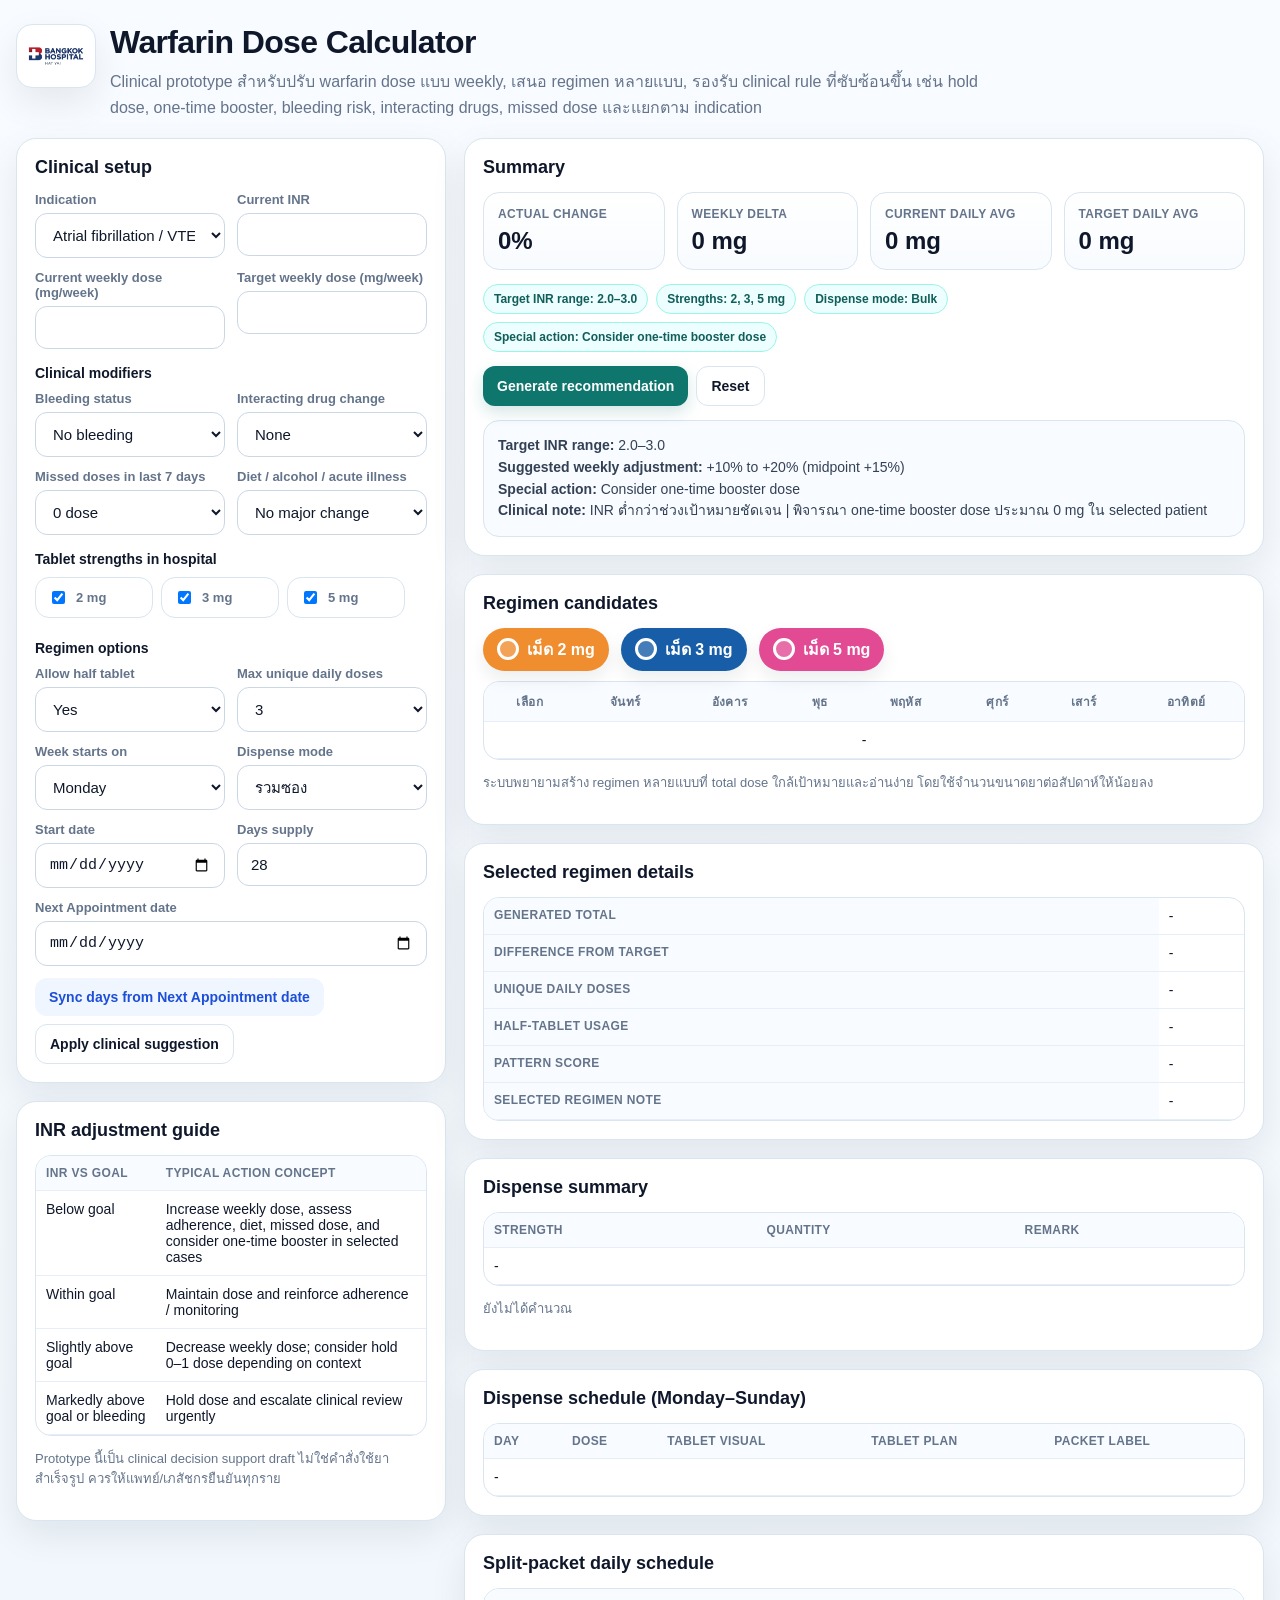
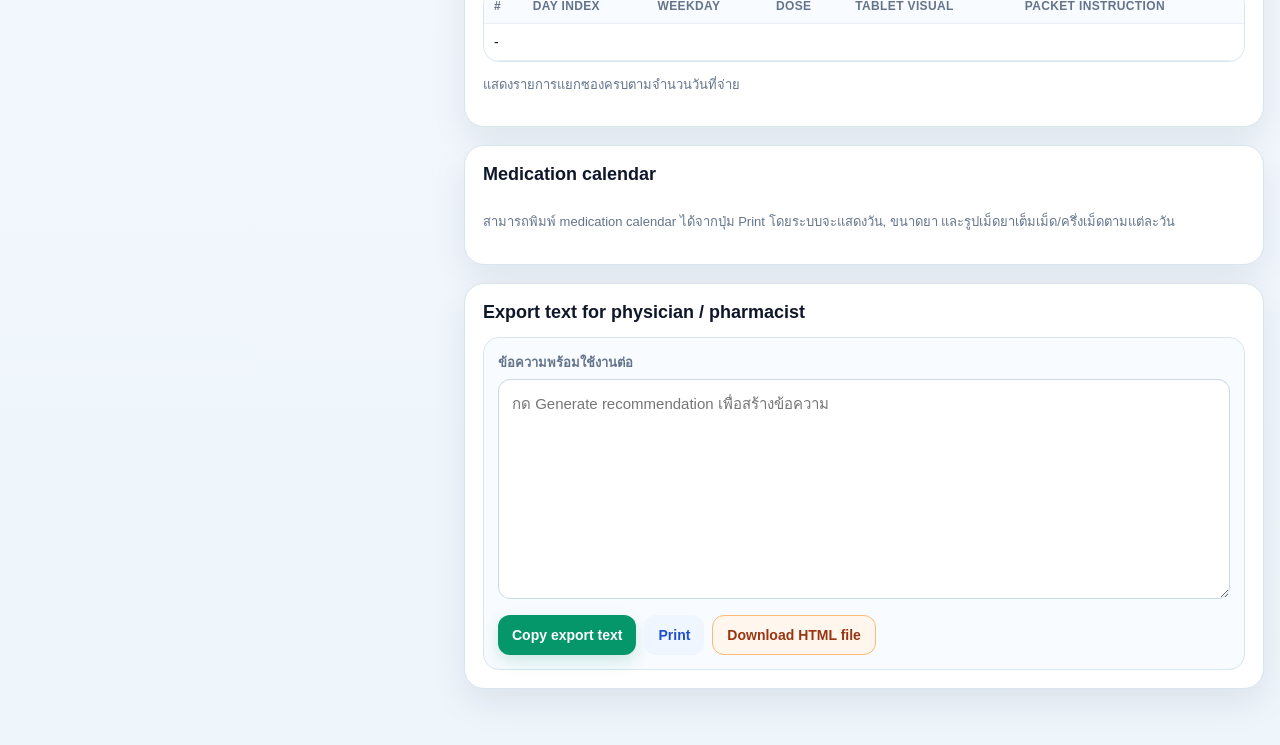
==== index.html @ 3fc6f9af "Update print statement from 'Hello' to 'Goodbye'" ====
<!DOCTYPE html>
<html lang="th">
<head>
  <meta charset="UTF-8" />
  <meta name="viewport" content="width=device-width, initial-scale=1.0" />
  <title>Warfarin Dose Calculator - Clinical Prototype</title>
  <link rel="icon" type="image/jpeg" href="[data-uri]" />
  <link rel="shortcut icon" type="image/jpeg" href="[data-uri]" />
  <style>
    :root {
      --bg: #eef5fb;
      --card: #ffffff;
      --text: #0f172a;
      --muted: #64748b;
      --line: #d9e5ef;
      --primary: #0f766e;
      --primary-dark: #115e59;
      --soft: #ecfeff;
      --success: #059669;
      --warning: #d97706;
      --danger: #dc2626;
      --danger-soft: #fef2f2;
      --warning-soft: #fffbeb;
      --success-soft: #ecfdf5;
      --shadow: 0 14px 36px rgba(15,23,42,.08);
      --radius: 20px;
      --tab2: #ef8d2f;
      --tab3: #175da8;
      --tab5: #e24a93;
    }
    * { box-sizing: border-box; }
    html, body { margin: 0; padding: 0; }
    body {
      font-family: Arial, Helvetica, sans-serif;
      background: linear-gradient(180deg, #f8fbff 0%, var(--bg) 100%);
      color: var(--text);
    }
    .container { max-width: 1380px; margin: 24px auto 56px; padding: 0 16px; }
    .hero { display: flex; justify-content: space-between; align-items: flex-start; gap: 20px; margin-bottom: 18px; }
    .brand { display: flex; align-items: flex-start; gap: 14px; }
    .brand-logo { width: 80px; height: 64px; object-fit: contain; border-radius: 16px; background: #fff; border: 1px solid var(--line); box-shadow: var(--shadow); padding: 8px; }
    .title { margin: 0; font-size: 32px; font-weight: 800; letter-spacing: -.02em; }
    .subtitle { margin: 8px 0 0; color: var(--muted); line-height: 1.6; max-width: 900px; }
    .hero-actions { display: grid; gap: 10px; justify-items: end; }
    .action-primary, .action-secondary { display: flex; gap: 10px; flex-wrap: wrap; justify-content: flex-end; }
    .layout { display: grid; grid-template-columns: 430px 1fr; gap: 18px; align-items: start; }
    .stack { display: grid; gap: 18px; }
    .card {
      background: var(--card);
      border: 1px solid var(--line);
      border-radius: var(--radius);
      box-shadow: var(--shadow);
      padding: 18px;
    }
    .section-title { margin: 0 0 14px; font-size: 18px; font-weight: 800; }
    .subsection-title { margin: 16px 0 10px; font-size: 14px; font-weight: 800; color: #0f172a; }
    .input-grid { display: grid; grid-template-columns: repeat(2, minmax(0, 1fr)); gap: 12px; }
    .input-grid-3 { display: grid; grid-template-columns: repeat(3, minmax(0, 1fr)); gap: 12px; }
    .full { grid-column: 1 / -1; }
    label { display: block; margin-bottom: 6px; font-size: 13px; font-weight: 700; color: var(--muted); }
    input[type="number"], input[type="date"], select, textarea {
      width: 100%; padding: 12px 13px; border-radius: 12px; border: 1px solid #cad7e5; background: #fff; color: var(--text); font-size: 15px; outline: none;
    }
    textarea { min-height: 220px; resize: vertical; line-height: 1.55; font-family: Arial, Helvetica, sans-serif; }
    input:focus, select:focus, textarea:focus { border-color: var(--primary); box-shadow: 0 0 0 4px rgba(15,118,110,.12); }
    .btn-row, .checkbox-row, .chip-row { display: flex; gap: 8px; flex-wrap: wrap; }
    button {
      appearance: none; border: 0; background: var(--primary); color: #fff; padding: 11px 14px; border-radius: 12px; font-size: 14px; font-weight: 800; cursor: pointer; transition: .16s ease;
      box-shadow: 0 6px 16px rgba(15,118,110,.18);
    }
    button:hover { transform: translateY(-1px); }
    button.secondary { background: #eff6ff; color: #1d4ed8; box-shadow: none; }
    button.outline { background: #fff; color: var(--text); border: 1px solid var(--line); box-shadow: none; }
    button.success { background: var(--success); box-shadow: 0 6px 16px rgba(5,150,105,.18); }
    button.warning { background: #fff7ed; color: #9a3412; border: 1px solid #fdba74; box-shadow: none; }
    .checkbox-card { border: 1px solid var(--line); background: #fff; border-radius: 14px; padding: 10px 12px; display: flex; align-items: center; gap: 8px; min-width: 118px; font-weight: 700; }
    .stats { display: grid; grid-template-columns: repeat(4, minmax(0,1fr)); gap: 12px; }
    .stat { border: 1px solid var(--line); border-radius: 16px; background: linear-gradient(180deg, #fff 0%, #f8fbff 100%); padding: 14px; }
    .stat .label { margin-bottom: 6px; font-size: 12px; font-weight: 800; color: var(--muted); text-transform: uppercase; letter-spacing: .03em; }
    .stat .value { font-size: 24px; font-weight: 900; }
    .positive { color: var(--success); }
    .negative { color: var(--danger); }
    .warning { color: var(--warning); }
    .danger-box, .warning-box, .success-box, .info-box {
      border-radius: 16px; padding: 14px; font-size: 14px; line-height: 1.55;
    }
    .danger-box { background: var(--danger-soft); border: 1px solid #fecaca; color: #991b1b; }
    .warning-box { background: var(--warning-soft); border: 1px solid #fde68a; color: #92400e; }
    .success-box { background: var(--success-soft); border: 1px solid #a7f3d0; color: #065f46; }
    .info-box { background: #f8fbff; border: 1px solid var(--line); color: #334155; }
    .hint { color: var(--muted); font-size: 13px; line-height: 1.55; }
    .chip {
      display: inline-flex; align-items: center; padding: 7px 10px; border-radius: 999px; background: var(--soft); color: var(--primary-dark); font-weight: 800; font-size: 12px; border: 1px solid #99f6e4;
    }
    .table-wrap { overflow: auto; border: 1px solid var(--line); border-radius: 16px; }
    table { width: 100%; border-collapse: collapse; }
    th, td { padding: 10px 10px; border-bottom: 1px solid #e7eef7; text-align: left; vertical-align: top; font-size: 14px; }
    th { background: #f8fbff; color: var(--muted); font-size: 12px; font-weight: 800; text-transform: uppercase; letter-spacing: .03em; }
    .alt-table tr.selected { background: #ecfdf5; }
    .pill-picker { display: flex; gap: 12px; flex-wrap: wrap; margin-bottom: 10px; }
    .pill-legend {
      display: inline-flex; align-items: center; gap: 8px; padding: 9px 14px; border-radius: 999px; color: #fff; font-weight: 800; box-shadow: 0 8px 18px rgba(15,23,42,.08);
    }
    .pill-legend .pill-icon { background: #fff3; }
    .pill-legend.tab2 { background: var(--tab2); }
    .pill-legend.tab3 { background: var(--tab3); }
    .pill-legend.tab5 { background: var(--tab5); }
    .pill-icon {
      width: 22px; height: 22px; border-radius: 999px; border: 3px solid currentColor; display: inline-block; position: relative; background: currentColor;
    }
    .pill-icon.half::after {
      content: ''; position: absolute; left: 50%; top: -3px; bottom: -3px; width: calc(50% + 3px); background: #fff; border-top-right-radius: 999px; border-bottom-right-radius: 999px;
    }
    .pill-icon.empty { background: transparent; }
    .pill-group-cell { display: flex; justify-content: center; gap: 6px; flex-wrap: wrap; }
    .dose-text { display: block; margin-top: 6px; font-weight: 700; color: #334155; }
    .regimen-table td, .regimen-table th { text-align: center; }
    .candidate-note { font-size: 12px; color: #475569; }
    .export-box { background: #f8fbff; border: 1px solid var(--line); border-radius: 16px; padding: 14px; }
    .badge { display: inline-block; padding: 4px 8px; border-radius: 999px; font-size: 12px; font-weight: 800; }
    .badge.good { background: #dcfce7; color: #166534; }
    .badge.warn { background: #fef3c7; color: #92400e; }
    .badge.bad { background: #fee2e2; color: #991b1b; }
    .print-only { display: none; }
    .calendar-grid { display: grid; grid-template-columns: repeat(7, minmax(0,1fr)); gap: 10px; }
    .calendar-cell { border: 1px solid var(--line); border-radius: 16px; background: linear-gradient(180deg, #fff 0%, #f8fbff 100%); padding: 12px; min-height: 150px; break-inside: avoid; }
    .calendar-date { font-size: 12px; font-weight: 800; color: var(--muted); margin-bottom: 6px; }
    .calendar-dose { font-size: 22px; font-weight: 900; color: var(--primary-dark); margin-bottom: 8px; }
    .calendar-note { font-size: 11px; color: #334155; line-height: 1.45; margin-top: 8px; }
    @media (max-width: 1200px) {
      .layout { grid-template-columns: 1fr; }
      .stats { grid-template-columns: repeat(2, minmax(0,1fr)); }
    }
    @media (max-width: 760px) {
      .hero { flex-direction: column; }
      .brand { align-items: center; }
      .hero-actions, .action-primary, .action-secondary { justify-items: start; justify-content: flex-start; }
      .input-grid, .input-grid-3, .stats { grid-template-columns: 1fr; }
      .title { font-size: 26px; }
    }
    @media print {
      body { background: #fff; font-size: 12px; }
      .no-print, .left-panel, .hero-actions { display: none !important; }
      .layout { display: block; }
      .card { box-shadow: none; border: 1px solid #d1d5db; break-inside: avoid; margin-bottom: 12px; }
      .table-wrap { overflow: visible; }
      .calendar-grid { grid-template-columns: repeat(7, minmax(0,1fr)); gap: 8px; page-break-inside: avoid; }
      .calendar-cell { min-height: 120px; }
      .print-only { display: block; }
    }
  </style>
</head>
<body>
  <div class="container">
    <div class="hero">
      <div class="brand">
        <img class="brand-logo" src="[data-uri]" alt="Logo" />
        <div>
          <h1 class="title">Warfarin Dose Calculator</h1>
          <p class="subtitle">Clinical prototype สำหรับปรับ warfarin dose แบบ weekly, เสนอ regimen หลายแบบ, รองรับ clinical rule ที่ซับซ้อนขึ้น เช่น hold dose, one-time booster, bleeding risk, interacting drugs, missed dose และแยกตาม indication</p>
        </div>
      </div>
    </div>

    <div class="layout">
      <div class="stack left-panel">
        <div class="card">
          <h2 class="section-title">Clinical setup</h2>
          <div class="input-grid">
            <div>
              <label for="indication">Indication</label>
              <select id="indication">
                <option value="af">Atrial fibrillation / VTE prophylaxis (INR 2.0–3.0)</option>
                <option value="vte">VTE treatment (INR 2.0–3.0)</option>
                <option value="mech_avr">Mechanical AVR (INR 2.0–3.0)</option>
                <option value="mech_mvr">Mechanical MVR / high-risk valve (INR 2.5–3.5)</option>
                <option value="other_23">Other indication (INR 2.0–3.0)</option>
                <option value="other_2535">Other indication (INR 2.5–3.5)</option>
              </select>
            </div>
            <div>
              <label for="currentINR">Current INR</label>
              <input id="currentINR" type="number" min="0" step="0.1" value="" />
            </div>
            <div>
              <label for="currentWeeklyDose">Current weekly dose (mg/week)</label>
              <input id="currentWeeklyDose" type="number" min="0" step="0.5" value="" />
            </div>
            <div>
              <label for="targetWeeklyDose">Target weekly dose (mg/week)</label>
              <input id="targetWeeklyDose" type="number" min="0" step="0.5" value="" />
            </div>
          </div>

          <div class="subsection-title">Clinical modifiers</div>
          <div class="input-grid">
            <div>
              <label for="bleedingStatus">Bleeding status</label>
              <select id="bleedingStatus">
                <option value="none" selected>No bleeding</option>
                <option value="minor">Minor bleeding / nuisance bleeding</option>
                <option value="major">Major bleeding / urgent concern</option>
              </select>
            </div>
            <div>
              <label for="interactingDrug">Interacting drug change</label>
              <select id="interactingDrug">
                <option value="none" selected>None</option>
                <option value="increase">Started drug that may increase INR</option>
                <option value="decrease">Started drug that may decrease INR</option>
                <option value="stopped_increase">Stopped drug that used to increase INR</option>
                <option value="stopped_decrease">Stopped drug that used to decrease INR</option>
              </select>
            </div>
            <div>
              <label for="missedDose">Missed doses in last 7 days</label>
              <select id="missedDose">
                <option value="0" selected>0 dose</option>
                <option value="1">1 dose</option>
                <option value="2">2 doses</option>
                <option value="3">≥3 doses</option>
              </select>
            </div>
            <div>
              <label for="dietChange">Diet / alcohol / acute illness</label>
              <select id="dietChange">
                <option value="none" selected>No major change</option>
                <option value="vitk_high">High vitamin K intake</option>
                <option value="poor_intake">Poor intake / diarrhea / acute illness</option>
                <option value="alcohol">Alcohol increase / unstable intake</option>
              </select>
            </div>
          </div>

          <div class="subsection-title">Tablet strengths in hospital</div>
          <div class="checkbox-row">
            <label class="checkbox-card"><input type="checkbox" class="strength-check" value="2" checked /> 2 mg</label>
            <label class="checkbox-card"><input type="checkbox" class="strength-check" value="3" checked /> 3 mg</label>
            <label class="checkbox-card"><input type="checkbox" class="strength-check" value="5" checked /> 5 mg</label>
          </div>

          <div class="subsection-title">Regimen options</div>
          <div class="input-grid">
            <div>
              <label for="allowHalfTabs">Allow half tablet</label>
              <select id="allowHalfTabs"><option value="true" selected>Yes</option><option value="false">No</option></select>
            </div>
            <div>
              <label for="maxUniqueDailyDoses">Max unique daily doses</label>
              <select id="maxUniqueDailyDoses"><option value="2">2</option><option value="3" selected>3</option><option value="4">4</option></select>
            </div>
            <div>
              <label for="startDay">Week starts on</label>
              <select id="startDay"><option value="0" selected>Monday</option><option value="1">Tuesday</option><option value="2">Wednesday</option><option value="3">Thursday</option><option value="4">Friday</option><option value="5">Saturday</option><option value="6">Sunday</option></select>
            </div>
            <div>
              <label for="dispenseMode">Dispense mode</label>
              <select id="dispenseMode"><option value="bulk" selected>รวมซอง</option><option value="split">แยกซองรายวัน</option></select>
            </div>
            <div>
              <label for="startDate">Start date</label>
              <input id="startDate" type="date" />
            </div>
            <div>
              <label for="daysSupply">Days supply</label>
              <input id="daysSupply" type="number" min="1" step="1" value="28" />
            </div>
            <div class="full">
              <label for="followUpDate">Next Appointment date</label>
              <input id="followUpDate" type="date" />
            </div>
          </div>
          <div class="btn-row" style="margin-top:12px;">
            <button id="syncDaysBtn" class="secondary">Sync days from Next Appointment date</button>
            <button id="applyClinicalSuggestionBtn" class="outline">Apply clinical suggestion</button>
          </div>
        </div>

        <div class="card">
          <h2 class="section-title">INR adjustment guide</h2>
          <div class="table-wrap">
            <table>
              <thead><tr><th>INR vs goal</th><th>Typical action concept</th></tr></thead>
              <tbody>
                <tr><td>Below goal</td><td>Increase weekly dose, assess adherence, diet, missed dose, and consider one-time booster in selected cases</td></tr>
                <tr><td>Within goal</td><td>Maintain dose and reinforce adherence / monitoring</td></tr>
                <tr><td>Slightly above goal</td><td>Decrease weekly dose; consider hold 0–1 dose depending on context</td></tr>
                <tr><td>Markedly above goal or bleeding</td><td>Hold dose and escalate clinical review urgently</td></tr>
              </tbody>
            </table>
          </div>
          <p class="hint">Prototype นี้เป็น clinical decision support draft ไม่ใช่คำสั่งใช้ยาสำเร็จรูป ควรให้แพทย์/เภสัชกรยืนยันทุกราย</p>
        </div>
      </div>

      <div class="stack">
        <div class="card">
          <h2 class="section-title">Summary</h2>
          <div class="stats">
            <div class="stat"><div class="label">Actual change</div><div id="actualChange" class="value">0%</div></div>
            <div class="stat"><div class="label">Weekly delta</div><div id="weeklyDelta" class="value">0 mg</div></div>
            <div class="stat"><div class="label">Current daily avg</div><div id="currentDailyAvg" class="value">0 mg</div></div>
            <div class="stat"><div class="label">Target daily avg</div><div id="targetDailyAvg" class="value">0 mg</div></div>
          </div>
          <div class="chip-row" style="margin-top:14px;">
            <span class="chip" id="chipTargetRange">Target INR range: -</span>
            <span class="chip" id="chipStrengths">Strengths: -</span>
            <span class="chip" id="chipDispenseMode">Dispense mode: -</span>
            <span class="chip" id="chipSpecialAction">Special action: -</span>
          </div>
          <div class="btn-row no-print" style="margin-top:14px; margin-bottom:12px;">
            <button id="generateBtn">Generate recommendation</button>
            <button id="resetBtn" class="outline">Reset</button>
          </div>
          <div id="clinicalBox" class="info-box" style="margin-top:14px;">กด Generate recommendation เพื่อให้ระบบสรุปคำแนะนำเชิงคลินิก</div>
        </div>

        <div class="card">
          <h2 class="section-title">Regimen candidates</h2>
          <div class="pill-picker">
            <span class="pill-legend tab2"><span class="pill-icon"></span> เม็ด 2 mg</span>
            <span class="pill-legend tab3"><span class="pill-icon"></span> เม็ด 3 mg</span>
            <span class="pill-legend tab5"><span class="pill-icon"></span> เม็ด 5 mg</span>
          </div>
          <div class="table-wrap">
            <table class="regimen-table alt-table">
              <thead>
                <tr>
                  <th>เลือก</th>
                  <th id="thDay0">จันทร์</th>
                  <th id="thDay1">อังคาร</th>
                  <th id="thDay2">พุธ</th>
                  <th id="thDay3">พฤหัส</th>
                  <th id="thDay4">ศุกร์</th>
                  <th id="thDay5">เสาร์</th>
                  <th id="thDay6">อาทิตย์</th>
                </tr>
              </thead>
              <tbody id="candidateTableBody">
                <tr><td colspan="8">-</td></tr>
              </tbody>
            </table>
          </div>
          <p class="hint">ระบบพยายามสร้าง regimen หลายแบบที่ total dose ใกล้เป้าหมายและอ่านง่าย โดยใช้จำนวนขนาดยาต่อสัปดาห์ให้น้อยลง</p>
        </div>

        <div class="card">
          <h2 class="section-title">Selected regimen details</h2>
          <div class="table-wrap">
            <table>
              <tbody>
                <tr><th>Generated total</th><td id="generatedTotal">-</td></tr>
                <tr><th>Difference from target</th><td id="differenceFromTarget">-</td></tr>
                <tr><th>Unique daily doses</th><td id="uniqueDoseCount">-</td></tr>
                <tr><th>Half-tablet usage</th><td id="halfTabletUsage">-</td></tr>
                <tr><th>Pattern score</th><td id="patternScore">-</td></tr>
                <tr><th>Selected regimen note</th><td id="selectedRegimenNote">-</td></tr>
              </tbody>
            </table>
          </div>
        </div>

        <div class="card">
          <h2 class="section-title">Dispense summary</h2>
          <div class="table-wrap">
            <table>
              <thead><tr><th>Strength</th><th>Quantity</th><th>Remark</th></tr></thead>
              <tbody id="dispenseTableBody"><tr><td colspan="3">-</td></tr></tbody>
            </table>
          </div>
          <p id="dispenseHint" class="hint">ยังไม่ได้คำนวณ</p>
        </div>

        <div class="card">
          <h2 class="section-title">Dispense schedule (Monday–Sunday)</h2>
          <div class="table-wrap">
            <table>
              <thead><tr><th>Day</th><th>Dose</th><th>Tablet visual</th><th>Tablet plan</th><th>Packet label</th></tr></thead>
              <tbody id="weeklyDispenseBody"><tr><td colspan="5">-</td></tr></tbody>
            </table>
          </div>
        </div>

        <div class="card">
          <h2 class="section-title">Split-packet daily schedule</h2>
          <div class="table-wrap">
            <table>
              <thead><tr><th>#</th><th>Day index</th><th>Weekday</th><th>Dose</th><th>Tablet visual</th><th>Packet instruction</th></tr></thead>
              <tbody id="splitScheduleBody"><tr><td colspan="6">-</td></tr></tbody>
            </table>
          </div>
          <p id="splitScheduleHint" class="hint">แสดงรายการแยกซองครบตามจำนวนวันที่จ่าย</p>
        </div>

        <div class="card">
          <h2 class="section-title">Medication calendar</h2>
          <div id="medicationCalendar" class="calendar-grid"></div>
          <p class="hint">สามารถพิมพ์ medication calendar ได้จากปุ่ม Print โดยระบบจะแสดงวัน, ขนาดยา และรูปเม็ดยาเต็มเม็ด/ครึ่งเม็ดตามแต่ละวัน</p>
        </div>

        <div class="card">
          <h2 class="section-title">Export text for physician / pharmacist</h2>
          <div class="export-box">
            <label for="exportText">ข้อความพร้อมใช้งานต่อ</label>
            <textarea id="exportText" placeholder="กด Generate recommendation เพื่อสร้างข้อความ"></textarea>
            <div class="btn-row no-print" style="margin-top:12px;">
              <button id="copyExportBtn2" class="success">Copy export text</button>
              <button id="printBtn" class="secondary">Print</button>
              <button id="downloadBtn" class="warning">Download HTML file</button>
            </div>
          </div>
        </div>

        <div class="card print-only">
          <h2 class="section-title">Printed note</h2>
          <p class="hint">Prototype นี้สร้างเพื่อใช้เป็นจุดเริ่มต้นสำหรับ GitHub Pages และต้องตรวจสอบความเหมาะสมทางคลินิกก่อนใช้จริง</p>
        </div>
      </div>
    </div>
  </div>

  <script>
    const INDICATION_CONFIG = {
      af: { label: 'Atrial fibrillation', targetMin: 2.0, targetMax: 3.0 },
      vte: { label: 'VTE treatment', targetMin: 2.0, targetMax: 3.0 },
      mech_avr: { label: 'Mechanical AVR', targetMin: 2.0, targetMax: 3.0 },
      mech_mvr: { label: 'Mechanical MVR / high-risk valve', targetMin: 2.5, targetMax: 3.5 },
      other_23: { label: 'Other indication', targetMin: 2.0, targetMax: 3.0 },
      other_2535: { label: 'Other indication', targetMin: 2.5, targetMax: 3.5 },
    };
    const BASE_DAY_NAMES_TH = ['จันทร์','อังคาร','พุธ','พฤหัส','ศุกร์','เสาร์','อาทิตย์'];
    const BASE_DAY_NAMES_EN = ['Mon','Tue','Wed','Thu','Fri','Sat','Sun'];
    const QUICK_PCTS = [-20,-15,-10,-5,5,10,15,20];

    const state = {
      indication: 'af',
      currentINR: null,
      currentWeeklyDose: null,
      targetWeeklyDose: null,
      bleedingStatus: 'none',
      interactingDrug: 'none',
      missedDose: '0',
      dietChange: 'none',
      strengths: [2,3,5],
      allowHalfTabs: true,
      maxUniqueDailyDoses: 3,
      startDay: 0,
      dispenseMode: 'bulk',
      daysSupply: 28,
      startDate: '',
      followUpDate: '',
      recommendation: null,
      candidateRegimens: [],
      selectedCandidateIndex: 0,
      dispense: null,
      exportText: '',
    };

    const el = {
      indication: document.getElementById('indication'),
      currentINR: document.getElementById('currentINR'),
      currentWeeklyDose: document.getElementById('currentWeeklyDose'),
      targetWeeklyDose: document.getElementById('targetWeeklyDose'),
      bleedingStatus: document.getElementById('bleedingStatus'),
      interactingDrug: document.getElementById('interactingDrug'),
      missedDose: document.getElementById('missedDose'),
      dietChange: document.getElementById('dietChange'),
      allowHalfTabs: document.getElementById('allowHalfTabs'),
      maxUniqueDailyDoses: document.getElementById('maxUniqueDailyDoses'),
      startDay: document.getElementById('startDay'),
      dispenseMode: document.getElementById('dispenseMode'),
      daysSupply: document.getElementById('daysSupply'),
      startDate: document.getElementById('startDate'),
      followUpDate: document.getElementById('followUpDate'),
      syncDaysBtn: document.getElementById('syncDaysBtn'),
      applyClinicalSuggestionBtn: document.getElementById('applyClinicalSuggestionBtn'),
      generateBtn: document.getElementById('generateBtn'),
      printBtn: document.getElementById('printBtn'),
      copyExportBtn: document.getElementById('copyExportBtn') || document.getElementById('copyExportBtn2'),
      copyExportBtn2: document.getElementById('copyExportBtn2'),
      downloadBtn: document.getElementById('downloadBtn'),
      resetBtn: document.getElementById('resetBtn'),
      actualChange: document.getElementById('actualChange'),
      weeklyDelta: document.getElementById('weeklyDelta'),
      currentDailyAvg: document.getElementById('currentDailyAvg'),
      targetDailyAvg: document.getElementById('targetDailyAvg'),
      chipTargetRange: document.getElementById('chipTargetRange'),
      chipStrengths: document.getElementById('chipStrengths'),
      chipDispenseMode: document.getElementById('chipDispenseMode'),
      chipSpecialAction: document.getElementById('chipSpecialAction'),
      clinicalBox: document.getElementById('clinicalBox'),
      thDays: [...Array.from({length:7}, (_,i)=>document.getElementById(`thDay${i}`))],
      candidateTableBody: document.getElementById('candidateTableBody'),
      generatedTotal: document.getElementById('generatedTotal'),
      differenceFromTarget: document.getElementById('differenceFromTarget'),
      uniqueDoseCount: document.getElementById('uniqueDoseCount'),
      halfTabletUsage: document.getElementById('halfTabletUsage'),
      patternScore: document.getElementById('patternScore'),
      selectedRegimenNote: document.getElementById('selectedRegimenNote'),
      dispenseTableBody: document.getElementById('dispenseTableBody'),
      dispenseHint: document.getElementById('dispenseHint'),
      weeklyDispenseBody: document.getElementById('weeklyDispenseBody'),
      splitScheduleBody: document.getElementById('splitScheduleBody'),
      splitScheduleHint: document.getElementById('splitScheduleHint'),
      medicationCalendar: document.getElementById('medicationCalendar'),
      exportText: document.getElementById('exportText'),
    };

    function round1(n){ return Math.round(n*10)/10; }
    function round2(n){ return Math.round(n*100)/100; }
    function sum(arr){ return round2(arr.reduce((a,b)=>a+b,0)); }
    function uniqueCount(arr){ return new Set(arr.map(v=>round1(v))).size; }
    function countHalfSteps(arr){ return arr.filter(v => Math.abs(v - Math.round(v)) === 0.5).length; }
    function formatMg(n){ return `${round1(n)} mg`; }
    function formatPct(n){ const sign = n > 0 ? '+' : ''; return `${sign}${round1(n)}%`; }
    function todayISO(){ const d = new Date(); return `${d.getFullYear()}-${String(d.getMonth()+1).padStart(2,'0')}-${String(d.getDate()).padStart(2,'0')}`; }
    function rotateArray(arr, startIndex){ return arr.slice(startIndex).concat(arr.slice(0,startIndex)); }
    function getDayNamesTH(){ return rotateArray(BASE_DAY_NAMES_TH, state.startDay); }
    function getDayNamesEN(){ return rotateArray(BASE_DAY_NAMES_EN, state.startDay); }

    function readInputsToState(){
      state.indication = el.indication.value;
      state.currentINR = el.currentINR.value === '' ? null : Number(el.currentINR.value);
      state.currentWeeklyDose = el.currentWeeklyDose.value === '' ? null : Number(el.currentWeeklyDose.value);
      state.targetWeeklyDose = el.targetWeeklyDose.value === '' ? null : Number(el.targetWeeklyDose.value);
      state.bleedingStatus = el.bleedingStatus.value;
      state.interactingDrug = el.interactingDrug.value;
      state.missedDose = el.missedDose.value;
      state.dietChange = el.dietChange.value;
      state.strengths = [...document.querySelectorAll('.strength-check:checked')].map(x=>Number(x.value)).sort((a,b)=>a-b);
      state.allowHalfTabs = el.allowHalfTabs.value === 'true';
      state.maxUniqueDailyDoses = Number(el.maxUniqueDailyDoses.value);
      state.startDay = Number(el.startDay.value);
      state.dispenseMode = el.dispenseMode.value;
      state.daysSupply = Math.max(1, Number(el.daysSupply.value || 1));
      state.startDate = el.startDate.value || '';
      state.followUpDate = el.followUpDate.value || '';
    }

    function writeStateToInputs(){
      el.indication.value = state.indication;
      el.currentINR.value = state.currentINR ?? '';
      el.currentWeeklyDose.value = state.currentWeeklyDose ?? '';
      el.targetWeeklyDose.value = state.targetWeeklyDose ?? '';
      el.bleedingStatus.value = state.bleedingStatus;
      el.interactingDrug.value = state.interactingDrug;
      el.missedDose.value = state.missedDose;
      el.dietChange.value = state.dietChange;
      el.allowHalfTabs.value = String(state.allowHalfTabs);
      el.maxUniqueDailyDoses.value = String(state.maxUniqueDailyDoses);
      el.startDay.value = String(state.startDay);
      el.dispenseMode.value = state.dispenseMode;
      el.daysSupply.value = state.daysSupply;
      el.startDate.value = state.startDate;
      el.followUpDate.value = state.followUpDate;
      document.querySelectorAll('.strength-check').forEach(chk=>{ chk.checked = state.strengths.includes(Number(chk.value)); });
    }

    function calcDoseSummary(currentWeeklyDose, targetWeeklyDose){
      const c = Number(currentWeeklyDose || 0);
      const t = Number(targetWeeklyDose || 0);
      const delta = round2(t - c);
      const pct = c > 0 ? round2((delta / c) * 100) : 0;
      return { delta, pct, currentDailyAvg: round2(c/7), targetDailyAvg: round2(t/7) };
    }

    function getTargetRange(){
      const cfg = INDICATION_CONFIG[state.indication];
      return { min: cfg.targetMin, max: cfg.targetMax };
    }

    function clinicalRuleEngine(){
      const range = getTargetRange();
      const inr = Number(state.currentINR || 0);
      const result = {
        targetRangeLabel: `${range.min.toFixed(1)}–${range.max.toFixed(1)}`,
        percentRange: [0,0],
        specialAction: 'None',
        holdDays: 0,
        boosterMg: 0,
        severity: 'info',
        messages: [],
        canAutoGenerate: true,
      };

      if (state.bleedingStatus === 'major') {
        result.percentRange = [0,0];
        result.specialAction = 'Hold dose and urgent clinical review';
        result.holdDays = 1;
        result.severity = 'danger';
        result.canAutoGenerate = false;
        result.messages.push('มี major bleeding หรือภาวะเร่งด่วน: ควร hold warfarin ชั่วคราวและประเมินโดยแพทย์ทันที');
        return result;
      }

      if (inr < range.min - 0.5) {
        result.percentRange = [10,20];
        result.messages.push('INR ต่ำกว่าช่วงเป้าหมายชัดเจน');
      } else if (inr < range.min) {
        result.percentRange = [5,15];
        result.messages.push('INR ต่ำกว่าเป้าหมายเล็กน้อย');
      } else if (inr <= range.max) {
        result.percentRange = [0,0];
        result.messages.push('INR อยู่ในช่วงเป้าหมาย');
      } else if (inr <= range.max + 0.5) {
        result.percentRange = [-10,-5];
        result.messages.push('INR สูงกว่าเป้าหมายเล็กน้อย');
      } else if (inr <= range.max + 1.0) {
        result.percentRange = [-15,-10];
        result.holdDays = 1;
        result.specialAction = 'Consider hold 1 dose';
        result.messages.push('INR สูงกว่าช่วงเป้าหมายชัดเจน');
      } else {
        result.percentRange = [-20,-15];
        result.holdDays = 1;
        result.specialAction = 'Hold dose and urgent review';
        result.severity = 'warning';
        result.messages.push('INR สูงมากกว่าช่วงเป้าหมาย ควร hold dose และทบทวนความปลอดภัย');
      }

      if (state.bleedingStatus === 'minor') {
        result.messages.push('มี minor bleeding: ลดความ agresive ของการเพิ่ม dose และพิจารณา hold หาก INR สูง');
        if (result.percentRange[0] > 0) result.percentRange = [Math.max(0,result.percentRange[0]-5), Math.max(5,result.percentRange[1]-5)];
        if (inr > range.max) {
          result.holdDays = Math.max(result.holdDays, 1);
          result.specialAction = 'Consider hold 1 dose';
        }
        result.severity = 'warning';
      }

      const missed = Number(state.missedDose);
      if (missed >= 1) {
        result.messages.push(`มี missed dose ${missed} ครั้งใน 7 วันที่ผ่านมา: ระวังการเพิ่ม dose มากเกินจริงเพราะ INR ต่ำอาจเกิดจาก adherence`);
        if (result.percentRange[0] > 0) result.percentRange = [0, Math.max(5, result.percentRange[1]-5)];
        if (missed >= 2) result.specialAction = 'Reinforce adherence before large dose increase';
      }

      if (state.interactingDrug === 'increase' || state.interactingDrug === 'stopped_decrease') {
        result.messages.push('มีปัจจัยที่อาจทำให้ INR สูงขึ้นจาก drug interaction');
        if (result.percentRange[0] >= 0 && result.percentRange[1] >= 0) result.percentRange = [0, 0];
        else result.percentRange = [result.percentRange[0]-5, result.percentRange[1]-5];
        result.severity = result.severity === 'danger' ? 'danger' : 'warning';
      }
      if (state.interactingDrug === 'decrease' || state.interactingDrug === 'stopped_increase') {
        result.messages.push('มีปัจจัยที่อาจทำให้ INR ต่ำลงจาก drug interaction');
        if (result.percentRange[0] <= 0 && result.percentRange[1] <= 0) result.percentRange = [5, 10];
        else result.percentRange = [result.percentRange[0]+5, result.percentRange[1]+5];
      }

      if (state.dietChange === 'vitk_high') {
        result.messages.push('รับประทาน vitamin K สูง อาจทำให้ INR ต่ำ');
        if (result.percentRange[0] < 0) result.percentRange = [0,0];
        else result.percentRange = [Math.max(0,result.percentRange[0]), result.percentRange[1]+5];
      }
      if (state.dietChange === 'poor_intake' || state.dietChange === 'alcohol') {
        result.messages.push('การรับประทานไม่สม่ำเสมอ / acute illness / alcohol อาจทำให้ INR สูงขึ้นและผันผวน');
        if (result.percentRange[1] > 0) result.percentRange = [0,0];
        else result.percentRange = [result.percentRange[0]-5, result.percentRange[1]-5];
        result.severity = result.severity === 'danger' ? 'danger' : 'warning';
      }

      if (inr < range.min - 0.5 && missed === 0 && state.bleedingStatus === 'none') {
        const avgDaily = state.currentWeeklyDose / 7;
        result.boosterMg = round1(avgDaily);
        result.specialAction = result.specialAction === 'None' ? 'Consider one-time booster dose' : result.specialAction;
        result.messages.push(`พิจารณา one-time booster dose ประมาณ ${result.boosterMg} mg ใน selected patient`);
      }

      if (result.percentRange[0] === 0 && result.percentRange[1] === 0 && result.specialAction === 'None') {
        result.specialAction = 'Maintain current dose';
        result.severity = result.severity === 'warning' ? 'warning' : 'success';
      }

      result.midpointPct = round1((result.percentRange[0] + result.percentRange[1]) / 2);
      return result;
    }

    function applyClinicalSuggestion(){
      readInputsToState();
      const rec = clinicalRuleEngine();
      state.recommendation = rec;
      let newTarget = Number(state.currentWeeklyDose || 0);
      if (rec.canAutoGenerate) {
        newTarget = round1(state.currentWeeklyDose * (1 + rec.midpointPct/100));
        if (rec.holdDays > 0) {
          const held = (state.currentWeeklyDose / 7) * rec.holdDays;
          newTarget = Math.max(0, round1(newTarget - held));
        }
      }
      state.targetWeeklyDose = newTarget;
      writeStateToInputs();
      updateSummaryUI();
      renderClinicalBox();
    }

    function generateDailyDoseOptions(strengths, allowHalfTabs){
      const unitPool = [];
      for (const s of strengths) {
        unitPool.push(s);
        if (allowHalfTabs) unitPool.push(s/2);
      }
      const doses = new Set([0]);
      const maxUnitsPerDay = 4;
      function backtrack(startIndex, remaining, acc){
        doses.add(round1(acc));
        if (remaining === 0) return;
        for (let i = startIndex; i < unitPool.length; i++) {
          const next = acc + unitPool[i];
          if (next <= 15) backtrack(i, remaining - 1, next);
        }
      }
      backtrack(0, maxUnitsPerDay, 0);
      return [...doses].sort((a,b)=>a-b);
    }

    function summarizeChosen(chosen){
      const map = new Map();
      for (const row of chosen) {
        const prev = map.get(row.piece.strength) || 0;
        map.set(row.piece.strength, prev + row.piece.count * row.take);
      }
      return [...map.entries()].map(([strength, tablets])=>({strength, tablets})).sort((a,b)=>a.strength-b.strength);
    }

    function scoreTabletChoice(summary){
      const tabletCount = summary.reduce((a,x)=>a+x.tablets,0);
      const halfCount = summary.reduce((a,x)=>a+(Math.abs(x.tablets - Math.round(x.tablets)) > 0 ? 1 : 0),0);
      const strengthsUsed = summary.filter(x=>x.tablets>0).length;
      return tabletCount*10 + halfCount*5 + strengthsUsed*3;
    }

    function decomposeDoseToTablets(targetDose, strengths, allowHalfTabs){
      const pieces = [];
      for (const s of strengths) {
        pieces.push({ value:s, strength:s, count:1 });
        if (allowHalfTabs) pieces.push({ value:s/2, strength:s, count:0.5 });
      }
      pieces.sort((a,b)=>b.value-a.value);
      let best = null;
      function dfs(index, remaining, chosen, usedCount){
        if (Math.abs(round1(remaining)) < 0.001) {
          const summary = summarizeChosen(chosen);
          const score = scoreTabletChoice(summary);
          if (!best || score < best.score) best = { summary, score };
          return;
        }
        if (index >= pieces.length || usedCount > 6 || remaining < -0.001) return;
        const piece = pieces[index];
        const maxTake = Math.min(6, Math.floor((remaining + 0.001) / piece.value));
        for (let take = maxTake; take >= 0; take--) {
          if (take > 0) chosen.push({ piece, take });
          dfs(index + 1, round1(remaining - take*piece.value), chosen, usedCount + take);
          if (take > 0) chosen.pop();
        }
      }
      dfs(0, round1(targetDose), [], 0);
      return best ? best.summary : null;
    }

    function tabletSummaryToText(summary){
      if (!summary || summary.length===0) return 'No tablet';
      return summary.filter(x=>x.tablets>0).map(x=>`${x.tablets} tab of ${x.strength} mg`).join(', ');
    }

    function buildDoseSets(candidates, limit){
      const out = [];
      const unique = [...new Set(candidates)].sort((a,b)=>a-b);
      function choose(start,picked){
        if (picked.length > 0 && picked.length <= limit) out.push([...picked]);
        if (picked.length === limit) return;
        for (let i=start;i<unique.length;i++) {
          picked.push(unique[i]);
          choose(i+1,picked);
          picked.pop();
        }
      }
      choose(0,[]);
      return out;
    }

    function buildWeeklyCountPatterns(nDoseTypes){
      const result = [];
      function dfs(index, remaining, arr){
        if (index === nDoseTypes - 1) { result.push([...arr, remaining]); return; }
        for (let c=0;c<=remaining;c++) dfs(index+1, remaining-c, [...arr,c]);
      }
      dfs(0,7,[]);
      return result.filter(p=>p.some(x=>x>0));
    }

    function spreadPattern(arr){
      const sorted = [...arr].sort((a,b)=>a-b);
      const out = [];
      let left = 0, right = sorted.length - 1;
      while (left <= right) {
        if (right >= left) out.push(sorted[right--]);
        if (left <= right) out.push(sorted[left++]);
      }
      return out.slice(0,7);
    }

    function calcVariance(arr){
      const avg = sum(arr)/arr.length;
      return arr.reduce((acc,x)=>acc+Math.pow(x-avg,2),0)/arr.length;
    }

    function calcLargeJumpPenalty(arr){
      let p = 0;
      for (let i=1;i<arr.length;i++) {
        const diff = Math.abs(arr[i]-arr[i-1]);
        if (diff >= 2) p += diff;
      }
      return p;
    }

    function scoreRegimen(regimen, targetWeeklyDose, strengths, allowHalfTabs){
      const totalDose = sum(regimen);
      const totalDiff = Math.abs(totalDose-targetWeeklyDose);
      const uniqueDoses = uniqueCount(regimen);
      const halfUsage = countHalfSteps(regimen);
      let tabletComplexity = 0;
      for (const dose of regimen) {
        const detail = decomposeDoseToTablets(dose, strengths, allowHalfTabs);
        tabletComplexity += detail ? scoreTabletChoice(detail) : 50;
      }
      const dayVariance = calcVariance(regimen);
      const largeJumpPenalty = calcLargeJumpPenalty(regimen);
      const total = totalDiff*1000 + uniqueDoses*30 + halfUsage*12 + tabletComplexity + dayVariance*8 + largeJumpPenalty*20;
      return { total: round2(total), totalDose, totalDiff: round2(totalDiff), uniqueDoses, halfUsage, tabletComplexity: round2(tabletComplexity), dayVariance: round2(dayVariance), largeJumpPenalty: round2(largeJumpPenalty) };
    }

    function generateRegimenCandidates(targetWeeklyDose, strengths, allowHalfTabs, maxUniqueDailyDoses, startDay, maxCandidates=3){
      const dailyOptions = generateDailyDoseOptions(strengths, allowHalfTabs).filter(v=>v<=10);
      const targetDailyAvg = targetWeeklyDose / 7;
      const anchors = dailyOptions.map(d=>({dose:d, diff:Math.abs(d-targetDailyAvg)})).sort((a,b)=>a.diff-b.diff).slice(0,8).map(x=>x.dose);
      const combinations = buildDoseSets(anchors, maxUniqueDailyDoses);
      const results = [];
      for (const doseSet of combinations) {
        const patterns = buildWeeklyCountPatterns(doseSet.length);
        for (const counts of patterns) {
          const raw = [];
          for (let i=0;i<doseSet.length;i++) for (let j=0;j<counts[i];j++) raw.push(doseSet[i]);
          if (raw.length !== 7) continue;
          const regimen = rotateArray(spreadPattern(raw), startDay);
          const score = scoreRegimen(regimen, targetWeeklyDose, strengths, allowHalfTabs);
          results.push({
            dailyDoses: regimen,
            dailyDetails: regimen.map(dose=>({dose, tabletSummary: decomposeDoseToTablets(dose, strengths, allowHalfTabs)})),
            total: sum(regimen),
            score,
            note: `ใกล้เป้าหมาย, ${score.uniqueDoses} daily dose type(s), half-tablet ${score.halfUsage} day(s)`
          });
        }
      }
      results.sort((a,b)=>a.score.total-b.score.total);
      const unique = [];
      const seen = new Set();
      for (const r of results) {
        const key = r.dailyDoses.join('|');
        if (!seen.has(key)) {
          seen.add(key);
          unique.push(r);
        }
        if (unique.length >= maxCandidates) break;
      }
      return unique;
    }

    function calculateDispense(regimenDailyDoses, daysSupply, strengths, allowHalfTabs, mode){
      const totals = new Map();
      strengths.forEach(s=>totals.set(s,0));
      const dailyBreakdown = [];
      for (let i=0;i<daysSupply;i++) {
        const dose = regimenDailyDoses[i%7];
        const summary = decomposeDoseToTablets(dose, strengths, allowHalfTabs);
        dailyBreakdown.push(summary);
        if (summary) for (const row of summary) totals.set(row.strength, round2((totals.get(row.strength)||0)+row.tablets));
      }
      return { mode, totals: [...totals.entries()].map(([strength, tablets])=>({strength, tablets})), dailyBreakdown };
    }

    function buildSplitSchedule(selected, daysSupply){
      const names = getDayNamesEN();
      const rows = [];
      for (let i=0;i<daysSupply;i++) {
        const dayIndex = i % 7;
        const detail = selected.dailyDetails[dayIndex];
        rows.push({ index:i+1, dayLabel:`Day ${i+1}`, weekday:names[dayIndex], dose:detail.dose, tabletSummary:detail.tabletSummary });
      }
      return rows;
    }

    function getStrengthColor(strength){ return strength === 2 ? 'var(--tab2)' : strength === 3 ? 'var(--tab3)' : 'var(--tab5)'; }

    function renderPillVisual(summary){
      if (!summary || !summary.length) return '<span class="candidate-note">No tablet</span>';
      let html = '<div class="pill-group-cell">';
      summary.filter(x=>x.tablets>0).forEach(row=>{
        const full = Math.floor(row.tablets);
        const half = Math.abs(row.tablets - full) >= 0.5 ? 1 : 0;
        for (let i=0;i<full;i++) html += `<span class="pill-icon" style="color:${getStrengthColor(row.strength)}"></span>`;
        for (let i=0;i<half;i++) html += `<span class="pill-icon half" style="color:${getStrengthColor(row.strength)}"></span>`;
      });
      html += '</div>';
      return html;
    }

    function renderCandidateTable(){
      const th = getDayNamesTH();
      el.thDays.forEach((cell, i)=>cell.textContent = th[i]);
      if (!state.candidateRegimens.length) {
        el.candidateTableBody.innerHTML = '<tr><td colspan="8">-</td></tr>';
        return;
      }
      el.candidateTableBody.innerHTML = state.candidateRegimens.map((cand, idx)=>{
        const selected = idx === state.selectedCandidateIndex ? 'selected' : '';
        const radio = idx === state.selectedCandidateIndex ? '◉' : '○';
        const cells = cand.dailyDetails.map(row=>`<td>${renderPillVisual(row.tabletSummary)}<span class="dose-text">${round1(row.dose)} mg</span></td>`).join('');
        return `<tr class="${selected}" data-candidate="${idx}"><td><button type="button" class="outline" style="padding:6px 10px; min-width:74px;">${radio}<br>แบบที่ ${idx+1}</button></td>${cells}</tr>`;
      }).join('');
      [...el.candidateTableBody.querySelectorAll('tr[data-candidate]')].forEach(tr=>{
        tr.addEventListener('click', ()=>{
          state.selectedCandidateIndex = Number(tr.dataset.candidate);
          renderAllOutputs();
        });
      });
    }

    function renderSelectedRegimenDetails(){
      const selected = state.candidateRegimens[state.selectedCandidateIndex];
      if (!selected) {
        el.generatedTotal.textContent = '-';
        el.differenceFromTarget.textContent = '-';
        el.uniqueDoseCount.textContent = '-';
        el.halfTabletUsage.textContent = '-';
        el.patternScore.textContent = '-';
        el.selectedRegimenNote.textContent = '-';
        return;
      }
      el.generatedTotal.textContent = `${round1(selected.total)} mg/week`;
      el.differenceFromTarget.textContent = `${round1(selected.score.totalDiff)} mg/week`;
      el.uniqueDoseCount.textContent = `${selected.score.uniqueDoses}`;
      el.halfTabletUsage.textContent = `${selected.score.halfUsage} day(s)/week`;
      el.patternScore.textContent = `${selected.score.total}`;
      el.selectedRegimenNote.textContent = selected.note;
    }

    function renderDispenseSummary(){
      const selected = state.candidateRegimens[state.selectedCandidateIndex];
      if (!selected || !state.dispense) {
        el.dispenseTableBody.innerHTML = '<tr><td colspan="3">-</td></tr>';
        el.dispenseHint.textContent = 'ยังไม่ได้คำนวณ';
        return;
      }
      el.dispenseTableBody.innerHTML = state.dispense.totals.map(row=>`<tr><td>${row.strength} mg</td><td>${row.tablets}</td><td>${Math.abs(row.tablets - Math.round(row.tablets)) > 0 ? 'มีครึ่งเม็ด' : 'เต็มเม็ดทั้งหมด'}</td></tr>`).join('');
      el.dispenseHint.textContent = state.dispense.mode === 'bulk' ? 'แสดงจำนวนเม็ดรวมทั้งหมดตามจำนวนวันที่จ่าย' : 'โหมดแยกซองรายวัน: ดูรายละเอียดรายวันในตารางด้านล่าง';
    }

    function renderWeeklyDispenseTable(){
      const selected = state.candidateRegimens[state.selectedCandidateIndex];
      if (!selected) {
        el.weeklyDispenseBody.innerHTML = '<tr><td colspan="5">-</td></tr>';
        return;
      }
      const days = getDayNamesTH();
      el.weeklyDispenseBody.innerHTML = selected.dailyDetails.map((row,i)=>`<tr><td>${days[i]}</td><td>${formatMg(row.dose)}</td><td>${renderPillVisual(row.tabletSummary)}</td><td>${tabletSummaryToText(row.tabletSummary)}</td><td>Take warfarin ${formatMg(row.dose)}</td></tr>`).join('');
    }

    function renderSplitSchedule(){
      const selected = state.candidateRegimens[state.selectedCandidateIndex];
      if (!selected) {
        el.splitScheduleBody.innerHTML = '<tr><td colspan="6">-</td></tr>';
        return;
      }
      const rows = buildSplitSchedule(selected, state.daysSupply);
      el.splitScheduleBody.innerHTML = rows.map(row=>`<tr><td>${row.index}</td><td>${row.dayLabel}</td><td>${row.weekday}</td><td>${formatMg(row.dose)}</td><td>${renderPillVisual(row.tabletSummary)}</td><td>${tabletSummaryToText(row.tabletSummary)}</td></tr>`).join('');
      el.splitScheduleHint.textContent = state.dispenseMode === 'split' ? `แสดงรายการแยกซองครบ ${state.daysSupply} วัน` : 'ขณะนี้อยู่ในโหมดรวมซอง แต่ยังแสดงตารางรายวันเพื่อใช้ตรวจสอบ regimen ได้';
    }

    function renderClinicalBox(){
      const rec = state.recommendation || clinicalRuleEngine();
      state.recommendation = rec;
      let klass = 'info-box';
      if (rec.severity === 'danger') klass = 'danger-box';
      else if (rec.severity === 'warning') klass = 'warning-box';
      else if (rec.severity === 'success') klass = 'success-box';
      const pctText = rec.percentRange[0] === 0 && rec.percentRange[1] === 0 ? '0% (maintain)' : `${formatPct(rec.percentRange[0])} to ${formatPct(rec.percentRange[1])} (midpoint ${formatPct(rec.midpointPct)})`;
      const holdText = rec.holdDays > 0 ? `<br><b>Hold:</b> ${rec.holdDays} day(s)` : '';
      const boosterText = rec.boosterMg > 0 ? `<br><b>One-time booster:</b> ~${rec.boosterMg} mg` : '';
      el.clinicalBox.className = klass;
      el.clinicalBox.innerHTML = `<b>Target INR range:</b> ${rec.targetRangeLabel}<br><b>Suggested weekly adjustment:</b> ${pctText}<br><b>Special action:</b> ${rec.specialAction}${holdText}${boosterText}<br><b>Clinical note:</b> ${rec.messages.join(' | ')}`;
      el.chipTargetRange.textContent = `Target INR range: ${rec.targetRangeLabel}`;
      el.chipStrengths.textContent = `Strengths: ${state.strengths.length ? state.strengths.join(', ') + ' mg' : '-'}`;
      el.chipDispenseMode.textContent = `Dispense mode: ${state.dispenseMode === 'bulk' ? 'Bulk' : 'Split packet daily'}`;
      el.chipSpecialAction.textContent = `Special action: ${rec.specialAction}`;
    }

    function buildExportText(){
      const cfg = INDICATION_CONFIG[state.indication];
      const rec = state.recommendation || clinicalRuleEngine();
      const selected = state.candidateRegimens[state.selectedCandidateIndex];
      const doseSummary = calcDoseSummary(state.currentWeeklyDose, state.targetWeeklyDose);
      const regimenLines = selected ? selected.dailyDetails.map((row,i)=>`- ${getDayNamesEN()[i]}: ${formatMg(row.dose)} (${tabletSummaryToText(row.tabletSummary)})`).join('\n') : '-';
      const dispenseLines = state.dispense ? state.dispense.totals.map(row=>`- ${row.strength} mg: ${row.tablets} tablets`).join('\n') : '-';
      return [
        'Warfarin clinical recommendation',
        '',
        `Indication: ${cfg.label}`,
        `Current INR: ${state.currentINR ?? '-'}`,
        `Target INR range: ${rec.targetRangeLabel}`,
        `Bleeding status: ${state.bleedingStatus}`,
        `Interacting drug change: ${state.interactingDrug}`,
        `Missed doses last 7 days: ${state.missedDose}`,
        `Diet / illness change: ${state.dietChange}`,
        '',
        `Current weekly dose: ${state.currentWeeklyDose == null ? '-' : formatMg(state.currentWeeklyDose)}`,
        `Target weekly dose after clinical suggestion: ${state.targetWeeklyDose == null ? '-' : formatMg(state.targetWeeklyDose)}`,
        `Dose adjustment: ${formatPct(doseSummary.pct)} (${doseSummary.delta > 0 ? '+' : ''}${round1(doseSummary.delta)} mg/week)`,
        `Suggested range from rules: ${rec.percentRange[0] === 0 && rec.percentRange[1] === 0 ? 'Maintain current dose' : `${formatPct(rec.percentRange[0])} to ${formatPct(rec.percentRange[1])}`}`,
        `Special action: ${rec.specialAction}`,
        rec.holdDays > 0 ? `Hold dose: ${rec.holdDays} day(s)` : null,
        rec.boosterMg > 0 ? `One-time booster dose (considered): ~${rec.boosterMg} mg` : null,
        '',
        'Recommended weekly schedule:',
        regimenLines,
        '',
        'Dispense summary:',
        dispenseLines,
        '',
        `Clinical note: ${rec.messages.join(' | ')}`,
        'Reminder: Verify actual indication, target INR, bleeding severity, renal/hepatic status, interacting drugs, diet, alcohol use, and adherence before signing order.'
      ].filter(Boolean).join('\n');
    }

    function renderExportText(){
      state.exportText = buildExportText();
      el.exportText.value = state.exportText;
    }

    function updateSummaryUI(){
      const s = calcDoseSummary(state.currentWeeklyDose, state.targetWeeklyDose);
      el.actualChange.textContent = formatPct(s.pct);
      el.actualChange.className = `value ${s.pct > 0 ? 'positive' : s.pct < 0 ? 'negative' : ''}`;
      el.weeklyDelta.textContent = `${s.delta > 0 ? '+' : ''}${round1(s.delta)} mg`;
      el.weeklyDelta.className = `value ${s.delta > 0 ? 'positive' : s.delta < 0 ? 'negative' : ''}`;
      el.currentDailyAvg.textContent = `${round2(s.currentDailyAvg)} mg`;
      el.targetDailyAvg.textContent = `${round2(s.targetDailyAvg)} mg`;
      renderClinicalBox();
    }

    function renderAllOutputs(){
      renderCandidateTable();
      renderSelectedRegimenDetails();
      renderDispenseSummary();
      renderWeeklyDispenseTable();
      renderSplitSchedule();
      renderMedicationCalendar();
      renderExportText();
    }

    function generateRecommendation(){
      readInputsToState();
      if (!state.strengths.length) { alert('กรุณาเลือกอย่างน้อย 1 tablet strength'); return; }
      const rec = clinicalRuleEngine();
      state.recommendation = rec;
      if (!rec.canAutoGenerate) {
        updateSummaryUI();
        state.candidateRegimens = [];
        state.dispense = null;
        renderAllOutputs();
        return;
      }
      const candidates = generateRegimenCandidates(state.targetWeeklyDose, state.strengths, state.allowHalfTabs, state.maxUniqueDailyDoses, state.startDay, 3);
      state.candidateRegimens = candidates;
      state.selectedCandidateIndex = 0;
      const selected = state.candidateRegimens[state.selectedCandidateIndex];
      state.dispense = selected ? calculateDispense(selected.dailyDoses, state.daysSupply, state.strengths, state.allowHalfTabs, state.dispenseMode) : null;
      updateSummaryUI();
      renderAllOutputs();
    }

    function regenerateDispenseForSelection(){
      const selected = state.candidateRegimens[state.selectedCandidateIndex];
      state.dispense = selected ? calculateDispense(selected.dailyDoses, state.daysSupply, state.strengths, state.allowHalfTabs, state.dispenseMode) : null;
    }

    function syncDaysFromFollowup(){
      readInputsToState();
      if (!state.followUpDate) { alert('กรุณาเลือก Follow-up date'); return; }
      const base = new Date((state.startDate || todayISO()) + 'T00:00:00');
      const fup = new Date(state.followUpDate + 'T00:00:00');
      const days = Math.ceil((fup - base) / (1000*60*60*24));
      if (days < 1) { alert('Follow-up date ต้องอยู่หลังจากวันนี้'); return; }
      state.daysSupply = days;
      writeStateToInputs();
      regenerateDispenseForSelection();
      renderAllOutputs();
    }

    async function copyExportText(){
      const text = el.exportText.value || '';
      if (!text.trim()) { alert('ยังไม่มี export text'); return; }
      try { await navigator.clipboard.writeText(text); alert('คัดลอกข้อความแล้ว'); }
      catch {
        el.exportText.select(); document.execCommand('copy'); alert('คัดลอกข้อความแล้ว');
      }
    }

    function downloadCurrentHTML(){
      const html = document.documentElement.outerHTML;
      const blob = new Blob([html], { type: 'text/html;charset=utf-8' });
      const a = document.createElement('a');
      a.href = URL.createObjectURL(blob);
      a.download = 'warfarin_dose_calculator_clinical.html';
      a.click();
      URL.revokeObjectURL(a.href);
    }

    function resetAll(){
      state.indication = 'af';
      state.currentINR = null;
      state.currentWeeklyDose = null;
      state.targetWeeklyDose = null;
      state.bleedingStatus = 'none';
      state.interactingDrug = 'none';
      state.missedDose = '0';
      state.dietChange = 'none';
      state.strengths = [2,3,5];
      state.allowHalfTabs = true;
      state.maxUniqueDailyDoses = 3;
      state.startDay = 0;
      state.dispenseMode = 'bulk';
      state.daysSupply = 28;
      state.startDate = '';
      state.followUpDate = '';
      state.recommendation = null;
      state.candidateRegimens = [];
      state.selectedCandidateIndex = 0;
      state.dispense = null;
      writeStateToInputs();
      updateSummaryUI();
      renderAllOutputs();
    }

    function bindEvents(){
      [el.indication, el.currentINR, el.currentWeeklyDose, el.targetWeeklyDose, el.bleedingStatus, el.interactingDrug, el.missedDose, el.dietChange, el.allowHalfTabs, el.maxUniqueDailyDoses, el.startDay, el.dispenseMode, el.daysSupply, el.startDate, el.followUpDate].forEach(node => {
        node.addEventListener('input', ()=>{ readInputsToState(); updateSummaryUI(); regenerateDispenseForSelection(); renderAllOutputs(); });
      });
      document.querySelectorAll('.strength-check').forEach(chk => chk.addEventListener('change', ()=>{ readInputsToState(); updateSummaryUI(); regenerateDispenseForSelection(); renderAllOutputs(); }));
      el.syncDaysBtn.addEventListener('click', syncDaysFromFollowup);
      el.applyClinicalSuggestionBtn.addEventListener('click', applyClinicalSuggestion);
      el.generateBtn.addEventListener('click', generateRecommendation);
      el.printBtn.addEventListener('click', ()=>window.print());
      if (el.copyExportBtn) el.copyExportBtn.addEventListener('click', copyExportText);
      if (el.copyExportBtn2 && el.copyExportBtn2 !== el.copyExportBtn) el.copyExportBtn2.addEventListener('click', copyExportText);
      el.downloadBtn.addEventListener('click', downloadCurrentHTML);
      el.resetBtn.addEventListener('click', resetAll);
    }

    function init(){
      writeStateToInputs();
      bindEvents();
      updateSummaryUI();
      renderAllOutputs();

    }
    init();
  </script>
</body>
</html>
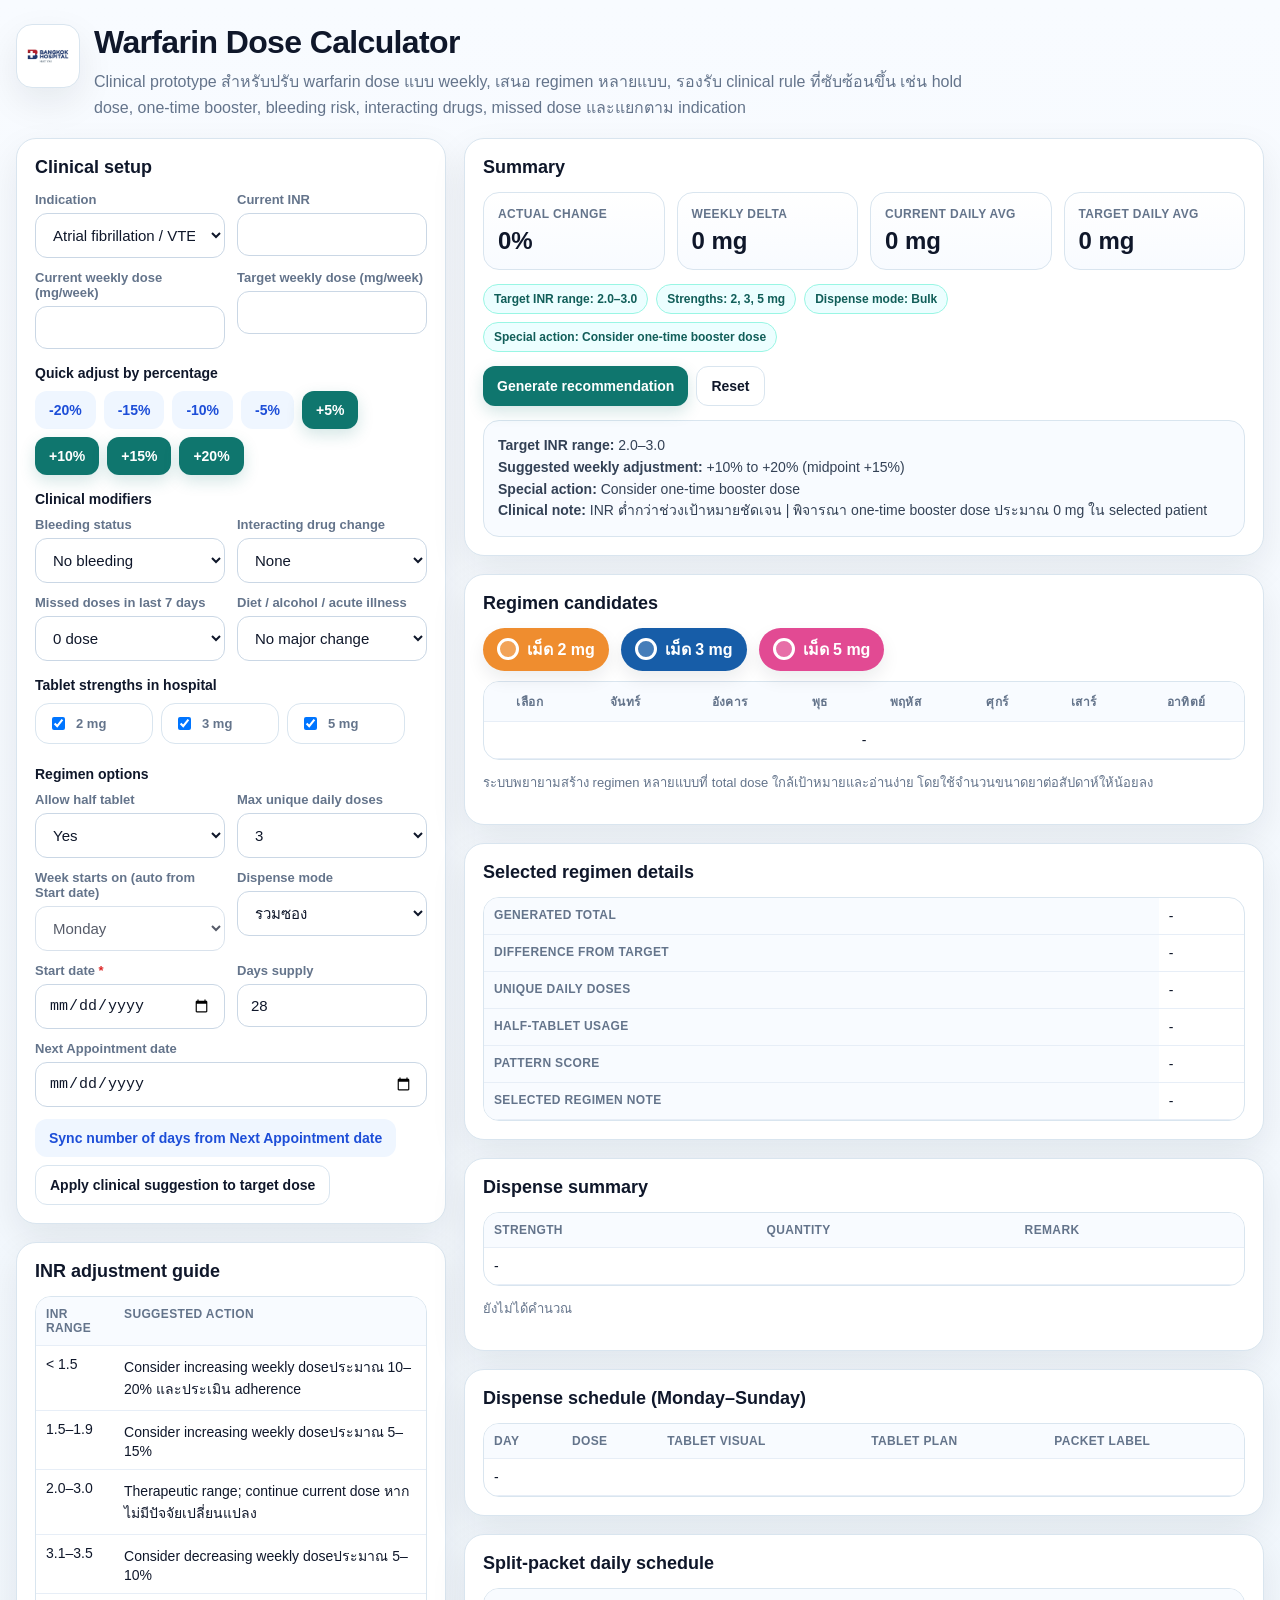
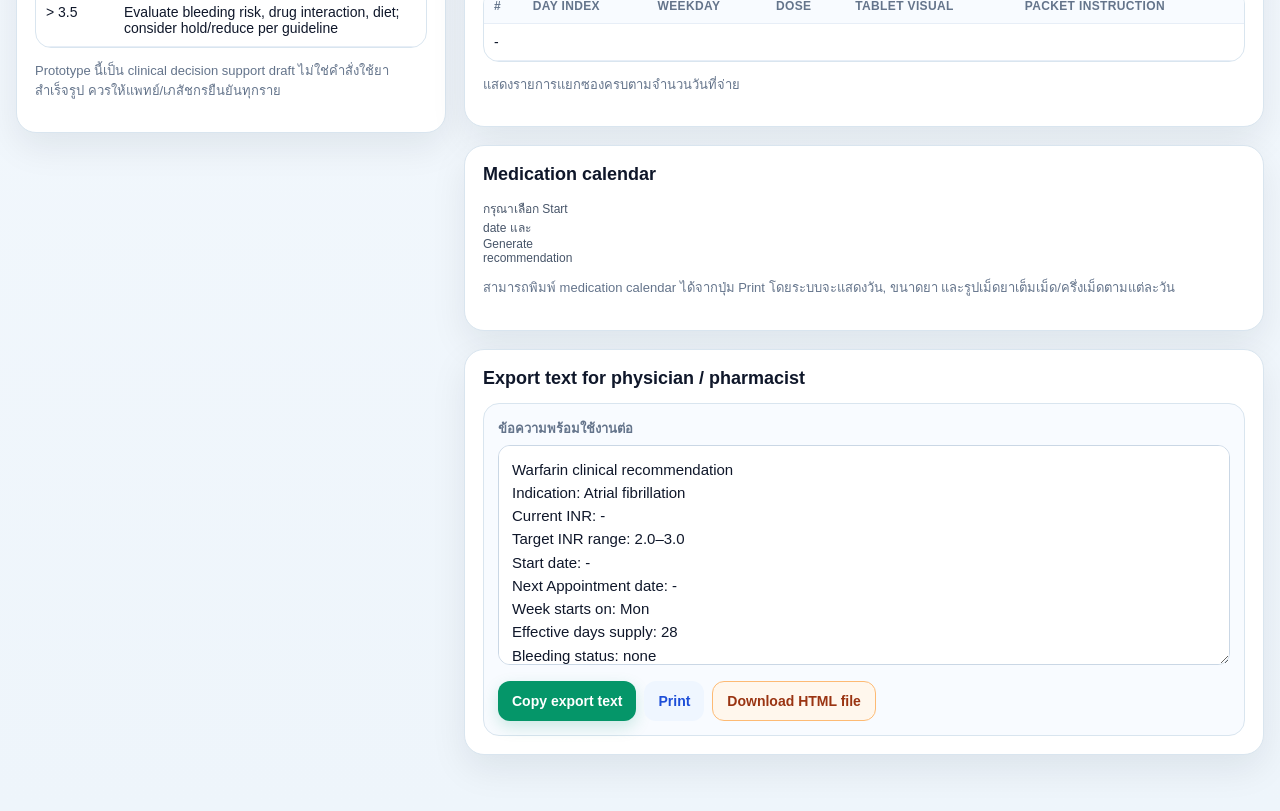
==== commit 39bd9db0: "Refine brand logo size and enhance UI elements Adjusted layout and functionality for clinical decisi" ====
--- a/index.html
+++ b/index.html
@@ -38,7 +38,7 @@
     .container { max-width: 1380px; margin: 24px auto 56px; padding: 0 16px; }
     .hero { display: flex; justify-content: space-between; align-items: flex-start; gap: 20px; margin-bottom: 18px; }
     .brand { display: flex; align-items: flex-start; gap: 14px; }
-    .brand-logo { width: 80px; height: 64px; object-fit: contain; border-radius: 16px; background: #fff; border: 1px solid var(--line); box-shadow: var(--shadow); padding: 8px; }
+    .brand-logo { width: 64px; height: 64px; object-fit: contain; border-radius: 16px; background: #fff; border: 1px solid var(--line); box-shadow: var(--shadow); padding: 8px; }
     .title { margin: 0; font-size: 32px; font-weight: 800; letter-spacing: -.02em; }
     .subtitle { margin: 8px 0 0; color: var(--muted); line-height: 1.6; max-width: 900px; }
     .hero-actions { display: grid; gap: 10px; justify-items: end; }
@@ -192,6 +192,9 @@
             </div>
           </div>
 
+          <div class="subsection-title">Quick adjust by percentage</div>
+          <div class="btn-row" id="quickAdjustButtons"></div>
+
           <div class="subsection-title">Clinical modifiers</div>
           <div class="input-grid">
             <div>
@@ -250,16 +253,16 @@
               <select id="maxUniqueDailyDoses"><option value="2">2</option><option value="3" selected>3</option><option value="4">4</option></select>
             </div>
             <div>
-              <label for="startDay">Week starts on</label>
-              <select id="startDay"><option value="0" selected>Monday</option><option value="1">Tuesday</option><option value="2">Wednesday</option><option value="3">Thursday</option><option value="4">Friday</option><option value="5">Saturday</option><option value="6">Sunday</option></select>
+              <label for="startDay">Week starts on (auto from Start date)</label>
+              <select id="startDay" disabled><option value="0" selected>Monday</option><option value="1">Tuesday</option><option value="2">Wednesday</option><option value="3">Thursday</option><option value="4">Friday</option><option value="5">Saturday</option><option value="6">Sunday</option></select>
             </div>
             <div>
               <label for="dispenseMode">Dispense mode</label>
               <select id="dispenseMode"><option value="bulk" selected>รวมซอง</option><option value="split">แยกซองรายวัน</option></select>
             </div>
             <div>
-              <label for="startDate">Start date</label>
-              <input id="startDate" type="date" />
+              <label for="startDate">Start date <span style="color:#dc2626;">*</span></label>
+              <input id="startDate" type="date" required />
             </div>
             <div>
               <label for="daysSupply">Days supply</label>
@@ -271,8 +274,8 @@
             </div>
           </div>
           <div class="btn-row" style="margin-top:12px;">
-            <button id="syncDaysBtn" class="secondary">Sync days from Next Appointment date</button>
-            <button id="applyClinicalSuggestionBtn" class="outline">Apply clinical suggestion</button>
+            <button id="syncDaysBtn" class="secondary">Sync number of days from Next Appointment date</button>
+            <button id="applyClinicalSuggestionBtn" class="outline">Apply clinical suggestion to target dose</button>
           </div>
         </div>
 
@@ -280,12 +283,13 @@
           <h2 class="section-title">INR adjustment guide</h2>
           <div class="table-wrap">
             <table>
-              <thead><tr><th>INR vs goal</th><th>Typical action concept</th></tr></thead>
+              <thead><tr><th>INR range</th><th>Suggested action</th></tr></thead>
               <tbody>
-                <tr><td>Below goal</td><td>Increase weekly dose, assess adherence, diet, missed dose, and consider one-time booster in selected cases</td></tr>
-                <tr><td>Within goal</td><td>Maintain dose and reinforce adherence / monitoring</td></tr>
-                <tr><td>Slightly above goal</td><td>Decrease weekly dose; consider hold 0–1 dose depending on context</td></tr>
-                <tr><td>Markedly above goal or bleeding</td><td>Hold dose and escalate clinical review urgently</td></tr>
+                <tr><td>&lt; 1.5</td><td>Consider increasing weekly doseประมาณ 10–20% และประเมิน adherence</td></tr>
+                <tr><td>1.5–1.9</td><td>Consider increasing weekly doseประมาณ 5–15%</td></tr>
+                <tr><td>2.0–3.0</td><td>Therapeutic range; continue current dose หากไม่มีปัจจัยเปลี่ยนแปลง</td></tr>
+                <tr><td>3.1–3.5</td><td>Consider decreasing weekly doseประมาณ 5–10%</td></tr>
+                <tr><td>&gt; 3.5</td><td>Evaluate bleeding risk, drug interaction, diet; consider hold/reduce per guideline</td></tr>
               </tbody>
             </table>
           </div>
@@ -504,6 +508,7 @@
       splitScheduleHint: document.getElementById('splitScheduleHint'),
       medicationCalendar: document.getElementById('medicationCalendar'),
       exportText: document.getElementById('exportText'),
+      quickAdjustButtons: document.getElementById('quickAdjustButtons'),
     };
 
     function round1(n){ return Math.round(n*10)/10; }
@@ -517,6 +522,28 @@
     function rotateArray(arr, startIndex){ return arr.slice(startIndex).concat(arr.slice(0,startIndex)); }
     function getDayNamesTH(){ return rotateArray(BASE_DAY_NAMES_TH, state.startDay); }
     function getDayNamesEN(){ return rotateArray(BASE_DAY_NAMES_EN, state.startDay); }
+
+    function deriveStartDayFromDate(dateStr){
+      if (!dateStr) return 0;
+      const d = new Date(dateStr + 'T00:00:00');
+      if (Number.isNaN(d.getTime())) return 0;
+      return (d.getDay() + 6) % 7;
+    }
+
+    function syncStartDayFromStartDate(){
+      state.startDay = deriveStartDayFromDate(state.startDate);
+      if (el.startDay) el.startDay.value = String(state.startDay);
+    }
+
+
+    function getEffectiveDaysSupply(){
+      const manual = Math.max(1, Number(state.daysSupply || 1));
+      if (!state.startDate || !state.followUpDate) return manual;
+      const base = new Date(state.startDate + 'T00:00:00');
+      const fup = new Date(state.followUpDate + 'T00:00:00');
+      const diff = Math.ceil((fup - base) / 86400000);
+      return diff >= 1 ? diff : manual;
+    }
 
     function readInputsToState(){
       state.indication = el.indication.value;
@@ -535,6 +562,7 @@
       state.daysSupply = Math.max(1, Number(el.daysSupply.value || 1));
       state.startDate = el.startDate.value || '';
       state.followUpDate = el.followUpDate.value || '';
+      syncStartDayFromStartDate();
     }
 
     function writeStateToInputs(){
@@ -552,6 +580,7 @@
       el.dispenseMode.value = state.dispenseMode;
       el.daysSupply.value = state.daysSupply;
       el.startDate.value = state.startDate;
+      syncStartDayFromStartDate();
       el.followUpDate.value = state.followUpDate;
       document.querySelectorAll('.strength-check').forEach(chk=>{ chk.checked = state.strengths.includes(Number(chk.value)); });
     }
@@ -675,11 +704,37 @@
       return result;
     }
 
+    function renderQuickAdjustButtons(){
+      if (!el.quickAdjustButtons) return;
+      el.quickAdjustButtons.innerHTML = QUICK_PCTS.map(pct => `
+        <button type="button" class="${pct > 0 ? '' : 'secondary'}" data-adjust="${pct}">${pct > 0 ? '+' : ''}${pct}%</button>
+      `).join('');
+      el.quickAdjustButtons.querySelectorAll('button').forEach(btn => {
+        btn.addEventListener('click', () => applyQuickAdjust(Number(btn.dataset.adjust)));
+      });
+    }
+
+    function applyQuickAdjust(percent){
+      readInputsToState();
+      const base = Number(state.currentWeeklyDose || 0);
+      if (!base) {
+        alert('กรุณากรอก Current weekly dose ก่อน');
+        return;
+      }
+      state.targetWeeklyDose = round1(base * (1 + percent / 100));
+      writeStateToInputs();
+      updateSummaryUI();
+      regenerateDispenseForSelection();
+      renderAllOutputs();
+    }
+
     function applyClinicalSuggestion(){
       readInputsToState();
+      if (!state.startDate) { alert('กรุณาเลือก Start date'); return; }
       const rec = clinicalRuleEngine();
       state.recommendation = rec;
       let newTarget = Number(state.currentWeeklyDose || 0);
+      if (!newTarget) { alert('กรุณากรอก Current weekly dose ก่อน'); return; }
       if (rec.canAutoGenerate) {
         newTarget = round1(state.currentWeeklyDose * (1 + rec.midpointPct/100));
         if (rec.holdDays > 0) {
@@ -691,6 +746,7 @@
       writeStateToInputs();
       updateSummaryUI();
       renderClinicalBox();
+      renderExportText();
     }
 
     function generateDailyDoseOptions(strengths, allowHalfTabs){
@@ -879,13 +935,25 @@
       return { mode, totals: [...totals.entries()].map(([strength, tablets])=>({strength, tablets})), dailyBreakdown };
     }
 
+    function formatCalendarDate(dateObj){
+      return dateObj.toLocaleDateString('en-GB', { day:'2-digit', month:'short', year:'2-digit' });
+    }
+
     function buildSplitSchedule(selected, daysSupply){
-      const names = getDayNamesEN();
       const rows = [];
+      const baseDate = state.startDate ? new Date(state.startDate + 'T00:00:00') : null;
       for (let i=0;i<daysSupply;i++) {
         const dayIndex = i % 7;
         const detail = selected.dailyDetails[dayIndex];
-        rows.push({ index:i+1, dayLabel:`Day ${i+1}`, weekday:names[dayIndex], dose:detail.dose, tabletSummary:detail.tabletSummary });
+        const d = baseDate ? new Date(baseDate.getTime() + i*86400000) : null;
+        const weekdayIdx = d ? ((d.getDay()+6)%7) : dayIndex;
+        rows.push({
+          index:i+1,
+          dayLabel:d ? formatCalendarDate(d) : `Day ${i+1}`,
+          weekday:BASE_DAY_NAMES_EN[weekdayIdx],
+          dose:detail.dose,
+          tabletSummary:detail.tabletSummary
+        });
       }
       return rows;
     }
@@ -968,13 +1036,32 @@
 
     function renderSplitSchedule(){
       const selected = state.candidateRegimens[state.selectedCandidateIndex];
+      const totalDays = getEffectiveDaysSupply();
       if (!selected) {
         el.splitScheduleBody.innerHTML = '<tr><td colspan="6">-</td></tr>';
         return;
       }
-      const rows = buildSplitSchedule(selected, state.daysSupply);
+      const rows = buildSplitSchedule(selected, totalDays);
       el.splitScheduleBody.innerHTML = rows.map(row=>`<tr><td>${row.index}</td><td>${row.dayLabel}</td><td>${row.weekday}</td><td>${formatMg(row.dose)}</td><td>${renderPillVisual(row.tabletSummary)}</td><td>${tabletSummaryToText(row.tabletSummary)}</td></tr>`).join('');
-      el.splitScheduleHint.textContent = state.dispenseMode === 'split' ? `แสดงรายการแยกซองครบ ${state.daysSupply} วัน` : 'ขณะนี้อยู่ในโหมดรวมซอง แต่ยังแสดงตารางรายวันเพื่อใช้ตรวจสอบ regimen ได้';
+      el.splitScheduleHint.textContent = state.dispenseMode === 'split' ? `แสดงรายการแยกซองครบ ${totalDays} วัน` : 'ขณะนี้อยู่ในโหมดรวมซอง แต่ยังแสดงตารางรายวันเพื่อใช้ตรวจสอบ regimen ได้';
+    }
+
+    function renderMedicationCalendar(){
+      if (!el.medicationCalendar) return;
+      const selected = state.candidateRegimens[state.selectedCandidateIndex];
+      const totalDays = getEffectiveDaysSupply();
+      if (!selected || !state.startDate) {
+        el.medicationCalendar.innerHTML = '<div class="candidate-note">กรุณาเลือก Start date และ Generate recommendation</div>';
+        return;
+      }
+      const rows = buildSplitSchedule(selected, totalDays);
+      el.medicationCalendar.innerHTML = rows.map(row => `
+        <div class="calendar-cell">
+          <div class="calendar-date">${row.dayLabel}</div>
+          <div class="calendar-dose">${row.weekday} • ${formatMg(row.dose)}</div>
+          ${renderPillVisual(row.tabletSummary)}
+          <div class="calendar-note">${tabletSummaryToText(row.tabletSummary)}</div>
+        </div>`).join('');
     }
 
     function renderClinicalBox(){
@@ -1000,14 +1087,18 @@
       const rec = state.recommendation || clinicalRuleEngine();
       const selected = state.candidateRegimens[state.selectedCandidateIndex];
       const doseSummary = calcDoseSummary(state.currentWeeklyDose, state.targetWeeklyDose);
-      const regimenLines = selected ? selected.dailyDetails.map((row,i)=>`- ${getDayNamesEN()[i]}: ${formatMg(row.dose)} (${tabletSummaryToText(row.tabletSummary)})`).join('\n') : '-';
-      const dispenseLines = state.dispense ? state.dispense.totals.map(row=>`- ${row.strength} mg: ${row.tablets} tablets`).join('\n') : '-';
+      const regimenLines = selected ? selected.dailyDetails.map((row,i)=>`- ${getDayNamesEN()[i]}: ${formatMg(row.dose)} (${tabletSummaryToText(row.tabletSummary)})`).join('\n') : '- No regimen generated yet';
+      const dispenseLines = state.dispense ? state.dispense.totals.map(row=>`- ${row.strength} mg: ${row.tablets} tablets`).join('\n') : '- No dispense summary yet';
       return [
         'Warfarin clinical recommendation',
         '',
         `Indication: ${cfg.label}`,
         `Current INR: ${state.currentINR ?? '-'}`,
         `Target INR range: ${rec.targetRangeLabel}`,
+        `Start date: ${state.startDate || '-'}`,
+        `Next Appointment date: ${state.followUpDate || '-'}`,
+        `Week starts on: ${getDayNamesEN()[0]}`,
+        `Effective days supply: ${getEffectiveDaysSupply()}`,
         `Bleeding status: ${state.bleedingStatus}`,
         `Interacting drug change: ${state.interactingDrug}`,
         `Missed doses last 7 days: ${state.missedDose}`,
@@ -1027,14 +1118,29 @@
         'Dispense summary:',
         dispenseLines,
         '',
-        `Clinical note: ${rec.messages.join(' | ')}`,
+        `Clinical note: ${rec.messages.join(' | ') || '-'}`,
+        !selected ? 'Regimen note: ระบบยังไม่ได้สร้าง regimen รายวัน กรุณาตรวจสอบ target weekly dose และเลือก Generate recommendation อีกครั้ง' : null,
         'Reminder: Verify actual indication, target INR, bleeding severity, renal/hepatic status, interacting drugs, diet, alcohol use, and adherence before signing order.'
       ].filter(Boolean).join('\n');
     }
 
     function renderExportText(){
-      state.exportText = buildExportText();
-      el.exportText.value = state.exportText;
+      try {
+        state.exportText = buildExportText();
+      } catch (err) {
+        console.error('renderExportText failed:', err);
+        state.exportText = [
+          'Warfarin clinical recommendation',
+          '',
+          `Indication: ${INDICATION_CONFIG[state.indication]?.label || '-'}`,
+          `Current INR: ${state.currentINR ?? '-'}`,
+          `Current weekly dose: ${state.currentWeeklyDose == null ? '-' : formatMg(state.currentWeeklyDose)}`,
+          `Target weekly dose: ${state.targetWeeklyDose == null ? '-' : formatMg(state.targetWeeklyDose)}`,
+          '',
+          'Clinical note: Unable to render full export text. Please review inputs and try again.'
+        ].join('\n');
+      }
+      if (el.exportText) el.exportText.value = state.exportText || '';
     }
 
     function updateSummaryUI(){
@@ -1058,43 +1164,74 @@
       renderExportText();
     }
 
+    function ensureTargetWeeklyDoseReady(){
+      const current = Number(state.currentWeeklyDose || 0);
+      if (!current) throw new Error('กรุณากรอก Current weekly dose');
+      if (!state.startDate) throw new Error('กรุณาเลือก Start date');
+      if (state.targetWeeklyDose == null || state.targetWeeklyDose === '' || Number.isNaN(Number(state.targetWeeklyDose))) {
+        const rec = state.recommendation || clinicalRuleEngine();
+        state.recommendation = rec;
+        let newTarget = round1(current * (1 + rec.midpointPct / 100));
+        if (rec.holdDays > 0) {
+          const held = (current / 7) * rec.holdDays;
+          newTarget = Math.max(0, round1(newTarget - held));
+        }
+        state.targetWeeklyDose = newTarget;
+        writeStateToInputs();
+      }
+      return Number(state.targetWeeklyDose || 0);
+    }
+
     function generateRecommendation(){
       readInputsToState();
-      if (!state.strengths.length) { alert('กรุณาเลือกอย่างน้อย 1 tablet strength'); return; }
-      const rec = clinicalRuleEngine();
-      state.recommendation = rec;
-      if (!rec.canAutoGenerate) {
+      try {
+        if (!state.startDate) throw new Error('กรุณาเลือก Start date');
+        if (!state.strengths.length) throw new Error('กรุณาเลือกอย่างน้อย 1 tablet strength');
+        state.recommendation = clinicalRuleEngine();
+        const targetDose = ensureTargetWeeklyDoseReady();
+        if (!state.recommendation.canAutoGenerate) {
+          updateSummaryUI();
+          state.candidateRegimens = [];
+          state.dispense = null;
+          renderAllOutputs();
+          renderExportText();
+          return;
+        }
+        const candidates = generateRegimenCandidates(targetDose, state.strengths, state.allowHalfTabs, state.maxUniqueDailyDoses, state.startDay, 3);
+        state.candidateRegimens = candidates || [];
+        state.selectedCandidateIndex = 0;
+        const selected = state.candidateRegimens[state.selectedCandidateIndex];
+        state.dispense = selected ? calculateDispense(selected.dailyDoses, getEffectiveDaysSupply(), state.strengths, state.allowHalfTabs, state.dispenseMode) : null;
         updateSummaryUI();
+        renderAllOutputs();
+        renderExportText();
+      } catch (err) {
+        alert(err.message || 'ไม่สามารถสร้างคำแนะนำได้');
         state.candidateRegimens = [];
         state.dispense = null;
-        renderAllOutputs();
-        return;
-      }
-      const candidates = generateRegimenCandidates(state.targetWeeklyDose, state.strengths, state.allowHalfTabs, state.maxUniqueDailyDoses, state.startDay, 3);
-      state.candidateRegimens = candidates;
-      state.selectedCandidateIndex = 0;
-      const selected = state.candidateRegimens[state.selectedCandidateIndex];
-      state.dispense = selected ? calculateDispense(selected.dailyDoses, state.daysSupply, state.strengths, state.allowHalfTabs, state.dispenseMode) : null;
-      updateSummaryUI();
-      renderAllOutputs();
+        state.exportText = buildExportText();
+        if (el.exportText) el.exportText.value = state.exportText || '';
+      }
     }
 
     function regenerateDispenseForSelection(){
       const selected = state.candidateRegimens[state.selectedCandidateIndex];
-      state.dispense = selected ? calculateDispense(selected.dailyDoses, state.daysSupply, state.strengths, state.allowHalfTabs, state.dispenseMode) : null;
+      state.dispense = selected ? calculateDispense(selected.dailyDoses, getEffectiveDaysSupply(), state.strengths, state.allowHalfTabs, state.dispenseMode) : null;
     }
 
     function syncDaysFromFollowup(){
       readInputsToState();
-      if (!state.followUpDate) { alert('กรุณาเลือก Follow-up date'); return; }
-      const base = new Date((state.startDate || todayISO()) + 'T00:00:00');
+      if (!state.startDate) { alert('กรุณาเลือก Start date ก่อน'); return; }
+      if (!state.followUpDate) { alert('กรุณาเลือก Next Appointment date'); return; }
+      const base = new Date(state.startDate + 'T00:00:00');
       const fup = new Date(state.followUpDate + 'T00:00:00');
       const days = Math.ceil((fup - base) / (1000*60*60*24));
-      if (days < 1) { alert('Follow-up date ต้องอยู่หลังจากวันนี้'); return; }
+      if (days < 1) { alert('Next Appointment date ต้องอยู่หลัง Start date'); return; }
       state.daysSupply = days;
       writeStateToInputs();
       regenerateDispenseForSelection();
       renderAllOutputs();
+      renderExportText();
     }
 
     async function copyExportText(){
@@ -1144,7 +1281,7 @@
 
     function bindEvents(){
       [el.indication, el.currentINR, el.currentWeeklyDose, el.targetWeeklyDose, el.bleedingStatus, el.interactingDrug, el.missedDose, el.dietChange, el.allowHalfTabs, el.maxUniqueDailyDoses, el.startDay, el.dispenseMode, el.daysSupply, el.startDate, el.followUpDate].forEach(node => {
-        node.addEventListener('input', ()=>{ readInputsToState(); updateSummaryUI(); regenerateDispenseForSelection(); renderAllOutputs(); });
+        node.addEventListener('input', ()=>{ readInputsToState(); if (state.startDate && state.followUpDate) { state.daysSupply = getEffectiveDaysSupply(); writeStateToInputs(); } updateSummaryUI(); regenerateDispenseForSelection(); renderAllOutputs(); });
       });
       document.querySelectorAll('.strength-check').forEach(chk => chk.addEventListener('change', ()=>{ readInputsToState(); updateSummaryUI(); regenerateDispenseForSelection(); renderAllOutputs(); }));
       el.syncDaysBtn.addEventListener('click', syncDaysFromFollowup);
@@ -1159,6 +1296,8 @@
 
     function init(){
       writeStateToInputs();
+      renderExportText();
+      renderQuickAdjustButtons();
       bindEvents();
       updateSummaryUI();
       renderAllOutputs();
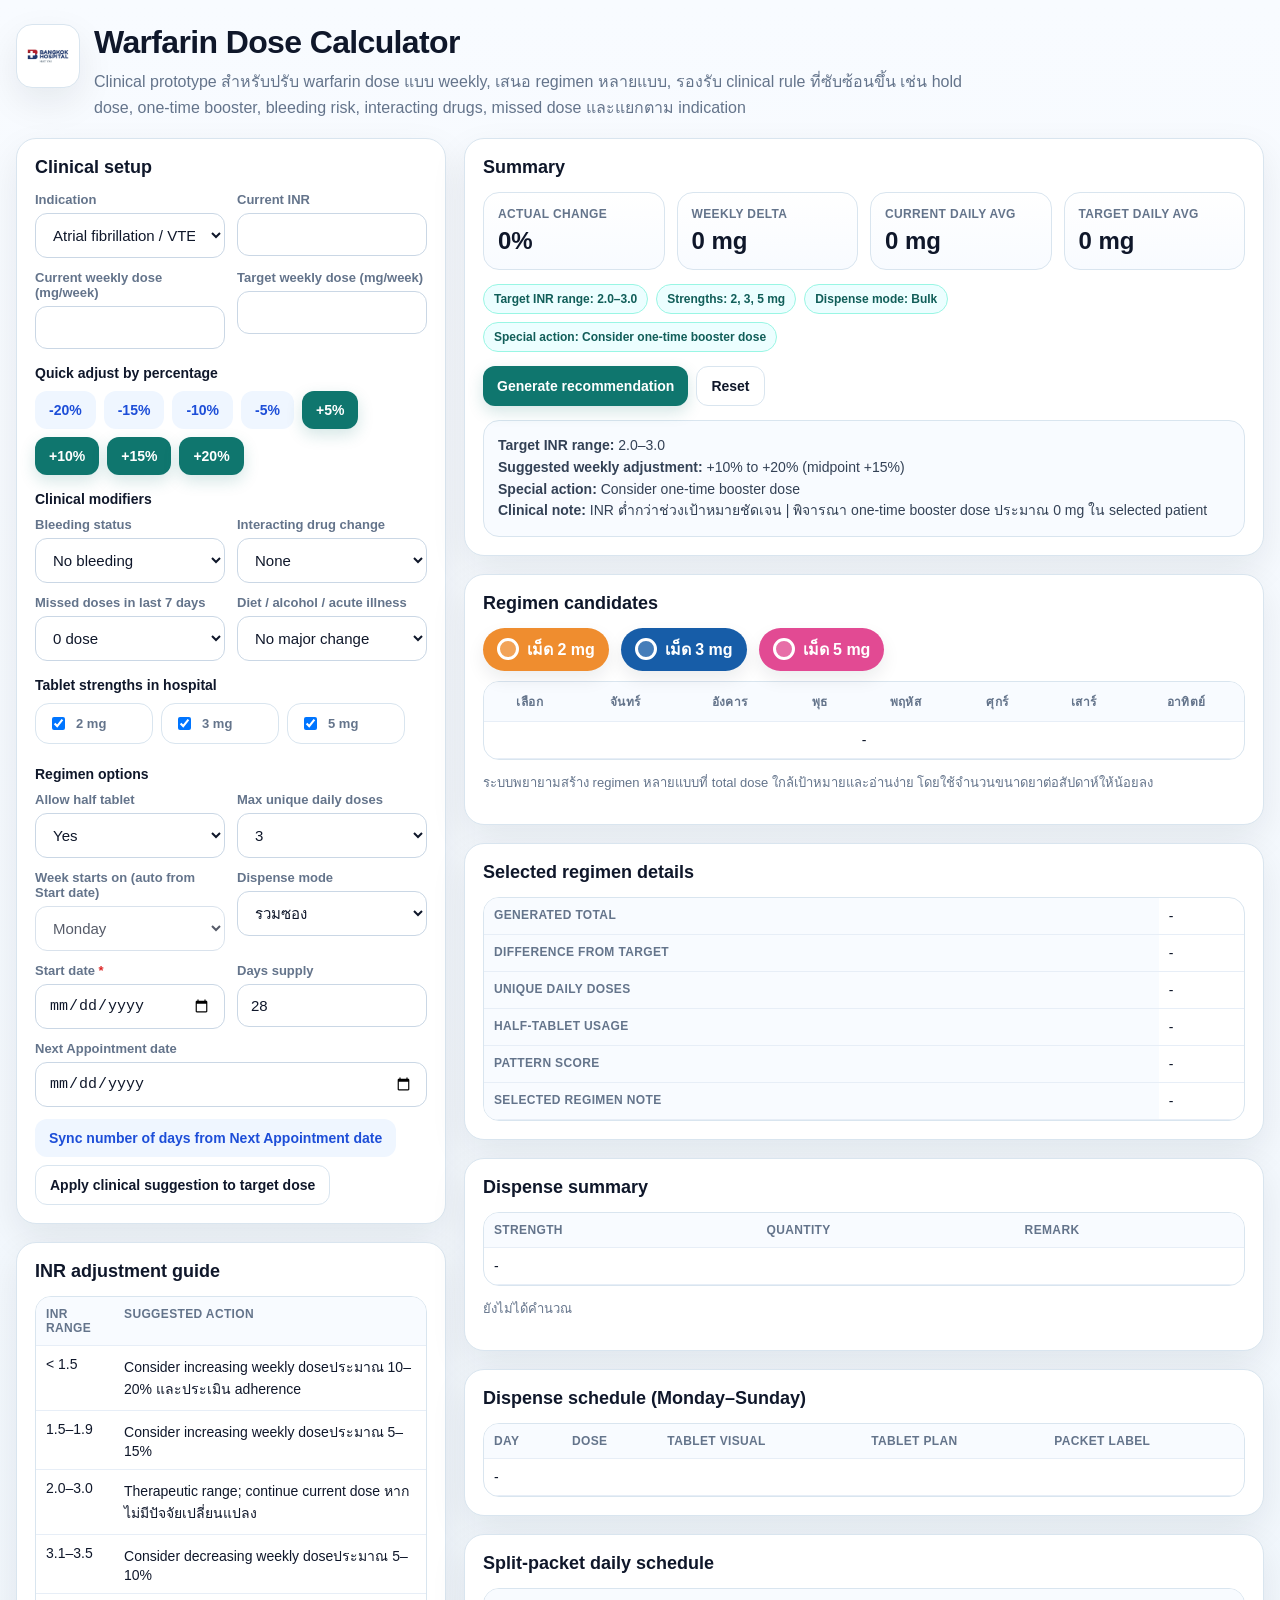
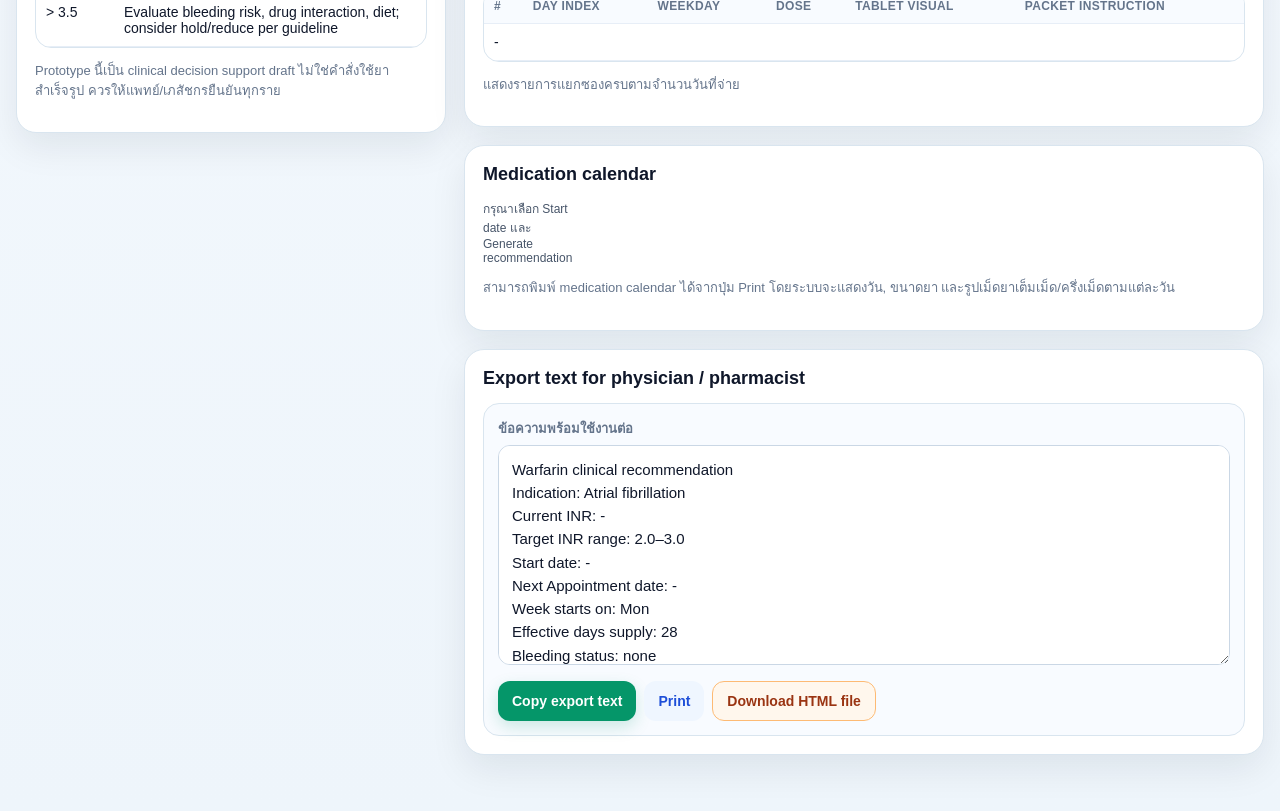
==== commit a56d5784: "Implement top-level tabs and complexity badges Added styles for top-level tabs and complexity badges" ====
--- a/index.html
+++ b/index.html
@@ -148,6 +148,18 @@
       .calendar-cell { min-height: 120px; }
       .print-only { display: block; }
     }
+  
+    /* Added: top-level tabs while preserving the original visual language */
+    .app-tabs{display:flex;gap:8px;flex-wrap:wrap;margin:18px 0 14px;padding:6px;background:rgba(255,255,255,.72);border:1px solid var(--border);border-radius:16px;box-shadow:var(--shadow)}
+    .app-tab{appearance:none;border:1px solid transparent;background:transparent;color:var(--muted);padding:10px 16px;border-radius:11px;font-weight:800;cursor:pointer}
+    .app-tab:hover{background:#fff;color:var(--primary)}
+    .app-tab.active{background:linear-gradient(135deg,var(--primary),var(--primary-dark));color:#fff;box-shadow:0 6px 15px rgba(44,95,167,.22)}
+    .tab-panel[hidden]{display:none!important}
+    .complexity-badge{display:inline-flex;align-items:center;padding:4px 9px;border-radius:999px;font-size:.78rem;font-weight:800;margin-left:6px}
+    .complexity-low{background:#e9f8ef;color:#17633b}
+    .complexity-moderate{background:#fff4d6;color:#8a5b00}
+    .complexity-high{background:#ffe8e6;color:#a2271e}
+
   </style>
 </head>
 <body>
@@ -161,6 +173,7 @@
         </div>
       </div>
     </div>
+
 
     <div class="layout">
       <div class="stack left-panel">
@@ -421,6 +434,7 @@
         </div>
       </div>
     </div>
+
   </div>
 
   <script>
@@ -869,20 +883,89 @@
       return p;
     }
 
+    function analyzeRegimenComplexity(regimen, strengths, allowHalfTabs){
+      let halfTabletDays = 0;
+      let totalHalfTablets = 0;
+      let totalTablets = 0;
+      let doseChanges = 0;
+      const usedStrengths = new Set();
+      const details = regimen.map(dose=>decomposeDoseToTablets(dose, strengths, allowHalfTabs));
+
+      details.forEach((summary, index)=>{
+        let hasHalf = false;
+        (summary || []).forEach(row=>{
+          if (row.tablets <= 0) return;
+          usedStrengths.add(row.strength);
+          totalTablets += row.tablets;
+          const fractional = Math.abs(row.tablets - Math.floor(row.tablets));
+          if (fractional >= 0.49) {
+            hasHalf = true;
+            totalHalfTablets += 0.5;
+          }
+        });
+        if (hasHalf) halfTabletDays++;
+        if (index > 0 && Math.abs(regimen[index] - regimen[index-1]) > 0.001) doseChanges++;
+      });
+
+      const uniqueDoses = uniqueCount(regimen);
+      const alternating = uniqueDoses > 1;
+      const mixedStrategy = alternating && halfTabletDays > 0;
+      const complexityScore =
+        Math.max(0, uniqueDoses - 1) * 5 +
+        halfTabletDays * 2 +
+        Math.max(0, usedStrengths.size - 1) * 3 +
+        doseChanges * 1.5 +
+        Math.max(0, totalTablets - 7) * 0.5 +
+        (mixedStrategy ? 6 : 0);
+
+      let level = 'low';
+      let label = 'รูปแบบง่าย';
+      if (complexityScore > 12) { level = 'high'; label = 'รูปแบบซับซ้อน'; }
+      else if (complexityScore > 5) { level = 'moderate'; label = 'รูปแบบปานกลาง'; }
+
+      const warnings = [];
+      if (halfTabletDays >= 5) warnings.push(`ใช้ครึ่งเม็ด ${halfTabletDays} วัน/สัปดาห์ อาจเพิ่มภาระและความคลาดเคลื่อนในการเตรียมยา`);
+      else if (halfTabletDays > 0) warnings.push(`ใช้ครึ่งเม็ด ${halfTabletDays} วัน/สัปดาห์ ควรยืนยันว่าเม็ดยาแบ่งได้และผู้ป่วยมีอุปกรณ์ช่วยแบ่ง`);
+      if (uniqueDoses >= 3) warnings.push(`มีขนาดยารายวัน ${uniqueDoses} รูปแบบ อาจเพิ่มความสับสนและลด adherence`);
+      if (usedStrengths.size > 2) warnings.push(`ใช้ยา ${usedStrengths.size} strengths ควรทบทวนว่าสามารถลดจำนวน strength ได้หรือไม่`);
+      if (mixedStrategy) warnings.push('ใช้ทั้งการสลับขนาดรายวันและครึ่งเม็ด ควรเลือกแบบที่ง่ายกว่าหาก dose accuracy ใกล้เคียงกัน');
+
+      return {
+        details, uniqueDoses, halfTabletDays, totalHalfTablets:round2(totalHalfTablets),
+        usedStrengthCount:usedStrengths.size, totalTablets:round2(totalTablets),
+        doseChanges, mixedStrategy, complexityScore:round2(complexityScore),
+        complexityLevel:level, complexityLabel:label, warnings
+      };
+    }
+
     function scoreRegimen(regimen, targetWeeklyDose, strengths, allowHalfTabs){
       const totalDose = sum(regimen);
       const totalDiff = Math.abs(totalDose-targetWeeklyDose);
-      const uniqueDoses = uniqueCount(regimen);
-      const halfUsage = countHalfSteps(regimen);
+      const complexity = analyzeRegimenComplexity(regimen, strengths, allowHalfTabs);
       let tabletComplexity = 0;
-      for (const dose of regimen) {
-        const detail = decomposeDoseToTablets(dose, strengths, allowHalfTabs);
-        tabletComplexity += detail ? scoreTabletChoice(detail) : 50;
-      }
+      for (const detail of complexity.details) tabletComplexity += detail ? scoreTabletChoice(detail) : 50;
       const dayVariance = calcVariance(regimen);
       const largeJumpPenalty = calcLargeJumpPenalty(regimen);
-      const total = totalDiff*1000 + uniqueDoses*30 + halfUsage*12 + tabletComplexity + dayVariance*8 + largeJumpPenalty*20;
-      return { total: round2(total), totalDose, totalDiff: round2(totalDiff), uniqueDoses, halfUsage, tabletComplexity: round2(tabletComplexity), dayVariance: round2(dayVariance), largeJumpPenalty: round2(largeJumpPenalty) };
+
+      // Dose accuracy remains the first priority. For candidates with equal accuracy,
+      // strongly prefer fewer daily-dose patterns, fewer half-tablet days and fewer strengths.
+      const total =
+        totalDiff*1000 +
+        complexity.uniqueDoses*45 +
+        complexity.halfTabletDays*25 +
+        Math.max(0, complexity.usedStrengthCount-1)*18 +
+        complexity.doseChanges*6 +
+        (complexity.mixedStrategy ? 45 : 0) +
+        tabletComplexity +
+        dayVariance*8 +
+        largeJumpPenalty*20;
+
+      return {
+        total:round2(total), totalDose, totalDiff:round2(totalDiff),
+        uniqueDoses:complexity.uniqueDoses, halfUsage:complexity.halfTabletDays,
+        tabletComplexity:round2(tabletComplexity), dayVariance:round2(dayVariance),
+        largeJumpPenalty:round2(largeJumpPenalty), ...complexity
+      };
     }
 
     function generateRegimenCandidates(targetWeeklyDose, strengths, allowHalfTabs, maxUniqueDailyDoses, startDay, maxCandidates=3){
@@ -904,7 +987,7 @@
             dailyDetails: regimen.map(dose=>({dose, tabletSummary: decomposeDoseToTablets(dose, strengths, allowHalfTabs)})),
             total: sum(regimen),
             score,
-            note: `ใกล้เป้าหมาย, ${score.uniqueDoses} daily dose type(s), half-tablet ${score.halfUsage} day(s)`
+            note: `ใกล้เป้าหมาย, ${score.uniqueDoses} daily dose type(s), half-tablet ${score.halfUsage} day(s), ${score.complexityLabel}`
           });
         }
       }
@@ -1010,7 +1093,11 @@
       el.uniqueDoseCount.textContent = `${selected.score.uniqueDoses}`;
       el.halfTabletUsage.textContent = `${selected.score.halfUsage} day(s)/week`;
       el.patternScore.textContent = `${selected.score.total}`;
-      el.selectedRegimenNote.textContent = selected.note;
+      const badgeClass = `complexity-${selected.score.complexityLevel}`;
+      const warnings = selected.score.warnings && selected.score.warnings.length
+        ? ` — ${selected.score.warnings.join(' | ')}`
+        : '';
+      el.selectedRegimenNote.innerHTML = `${selected.note} <span class="complexity-badge ${badgeClass}">${selected.score.complexityLabel}</span>${warnings}`;
     }
 
     function renderDispenseSummary(){
@@ -1154,6 +1241,8 @@
       renderClinicalBox();
     }
 
+
+
     function renderAllOutputs(){
       renderCandidateTable();
       renderSelectedRegimenDetails();
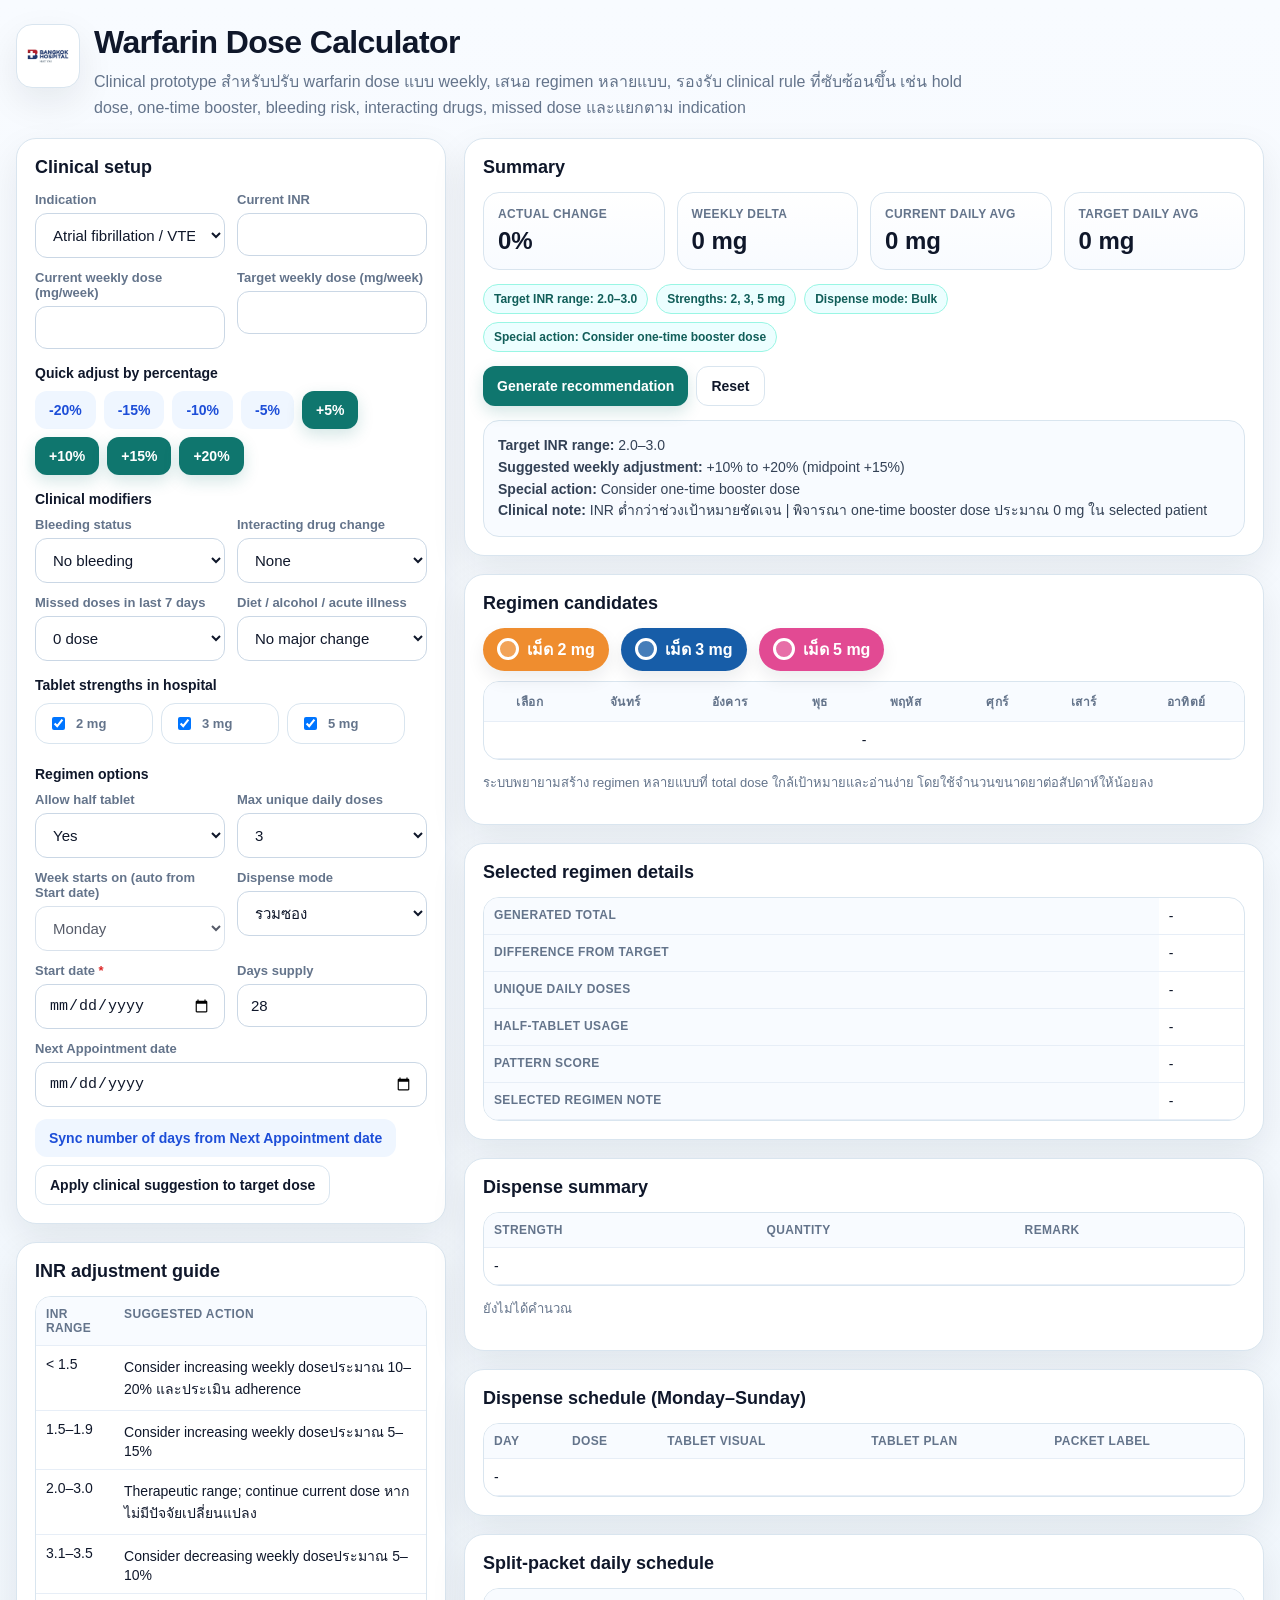
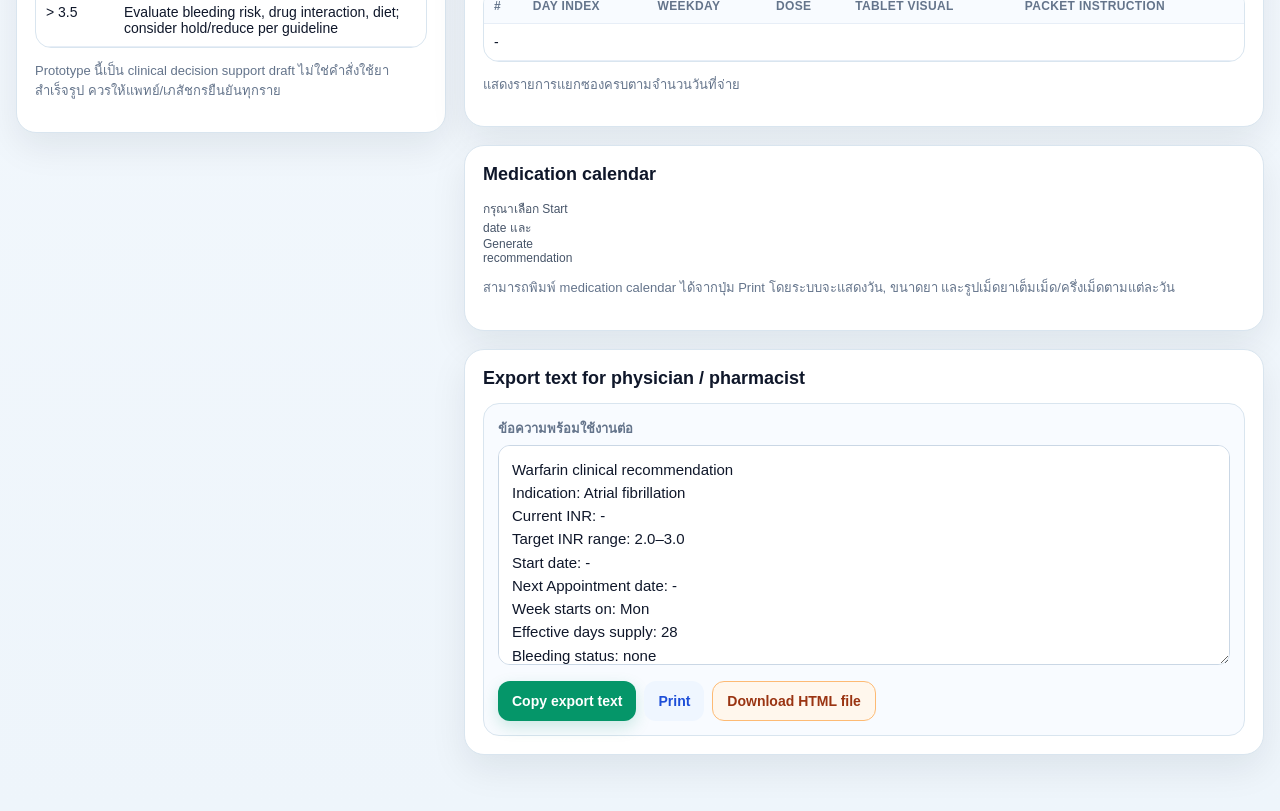
==== commit 1ea33493: "Refactor calendar styles for responsiveness and clarity" ====
--- a/index.html
+++ b/index.html
@@ -123,10 +123,10 @@
     .badge.bad { background: #fee2e2; color: #991b1b; }
     .print-only { display: none; }
     .calendar-grid { display: grid; grid-template-columns: repeat(7, minmax(0,1fr)); gap: 10px; }
-    .calendar-cell { border: 1px solid var(--line); border-radius: 16px; background: linear-gradient(180deg, #fff 0%, #f8fbff 100%); padding: 12px; min-height: 150px; break-inside: avoid; }
-    .calendar-date { font-size: 12px; font-weight: 800; color: var(--muted); margin-bottom: 6px; }
-    .calendar-dose { font-size: 22px; font-weight: 900; color: var(--primary-dark); margin-bottom: 8px; }
-    .calendar-note { font-size: 11px; color: #334155; line-height: 1.45; margin-top: 8px; }
+    .calendar-cell { border: 1px solid var(--line); border-radius: 16px; background: linear-gradient(180deg, #fff 0%, #f8fbff 100%); padding: 12px; min-height: 150px; break-inside: avoid; overflow-wrap: anywhere; }
+    .calendar-date { font-size: clamp(12px, .86vw, 14px); font-weight: 800; color: var(--muted); margin-bottom: 6px; line-height: 1.3; }
+    .calendar-dose { font-size: clamp(15px, 1.35vw, 20px); font-weight: 900; color: var(--primary-dark); margin-bottom: 8px; line-height: 1.25; }
+    .calendar-note { font-size: clamp(11px, .8vw, 13px); color: #334155; line-height: 1.5; margin-top: 8px; }
     @media (max-width: 1200px) {
       .layout { grid-template-columns: 1fr; }
       .stats { grid-template-columns: repeat(2, minmax(0,1fr)); }
@@ -137,6 +137,18 @@
       .hero-actions, .action-primary, .action-secondary { justify-items: start; justify-content: flex-start; }
       .input-grid, .input-grid-3, .stats { grid-template-columns: 1fr; }
       .title { font-size: 26px; }
+      .calendar-grid { grid-template-columns: repeat(2, minmax(0,1fr)); gap: 10px; }
+      .calendar-cell { min-height: 132px; padding: 11px; }
+      .calendar-date { font-size: 13px; }
+      .calendar-dose { font-size: 18px; }
+      .calendar-note { font-size: 12px; }
+    }
+    @media (max-width: 430px) {
+      .calendar-grid { grid-template-columns: 1fr; }
+      .calendar-cell { min-height: auto; }
+      .calendar-date { font-size: 13px; }
+      .calendar-dose { font-size: 19px; }
+      .calendar-note { font-size: 12px; }
     }
     @media print {
       body { background: #fff; font-size: 12px; }
@@ -145,7 +157,10 @@
       .card { box-shadow: none; border: 1px solid #d1d5db; break-inside: avoid; margin-bottom: 12px; }
       .table-wrap { overflow: visible; }
       .calendar-grid { grid-template-columns: repeat(7, minmax(0,1fr)); gap: 8px; page-break-inside: avoid; }
-      .calendar-cell { min-height: 120px; }
+      .calendar-cell { min-height: 120px; padding: 8px; }
+      .calendar-date { font-size: 10px; }
+      .calendar-dose { font-size: 14px; }
+      .calendar-note { font-size: 9px; line-height: 1.35; }
       .print-only { display: block; }
     }
   
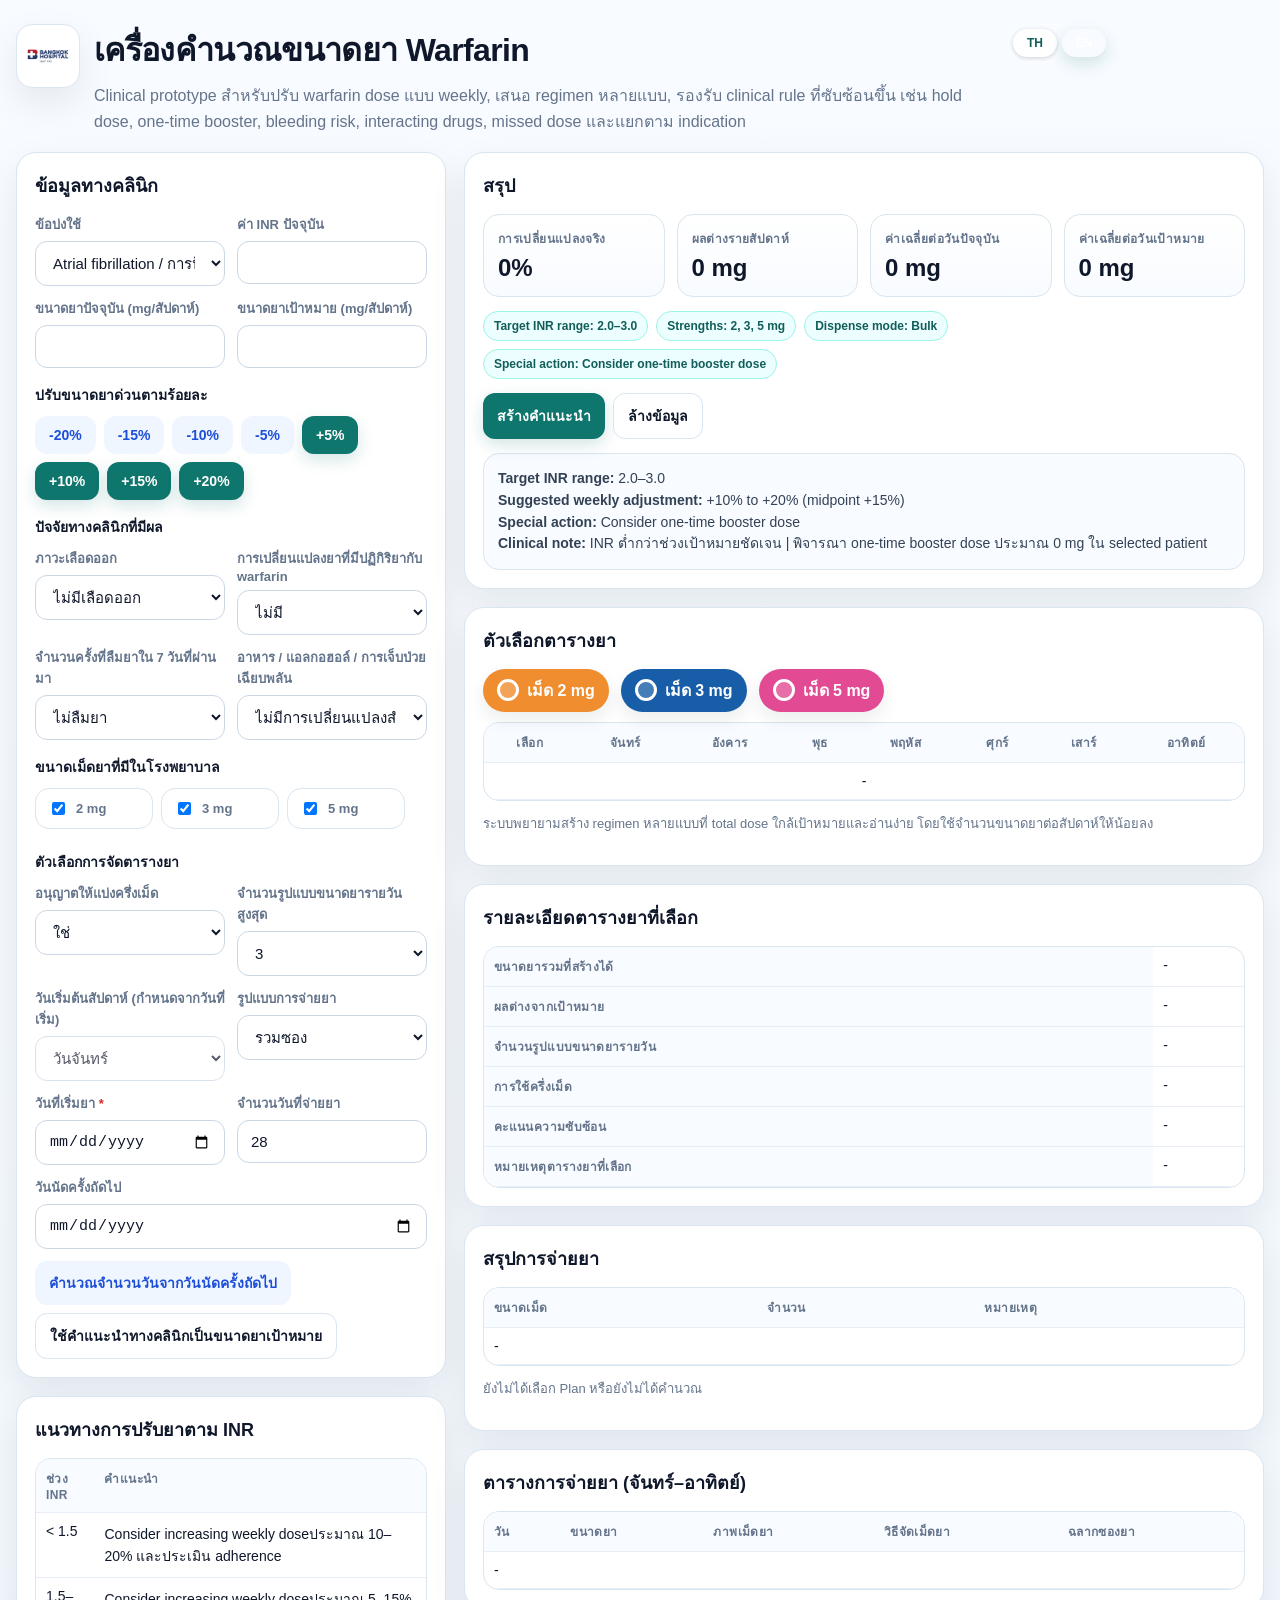
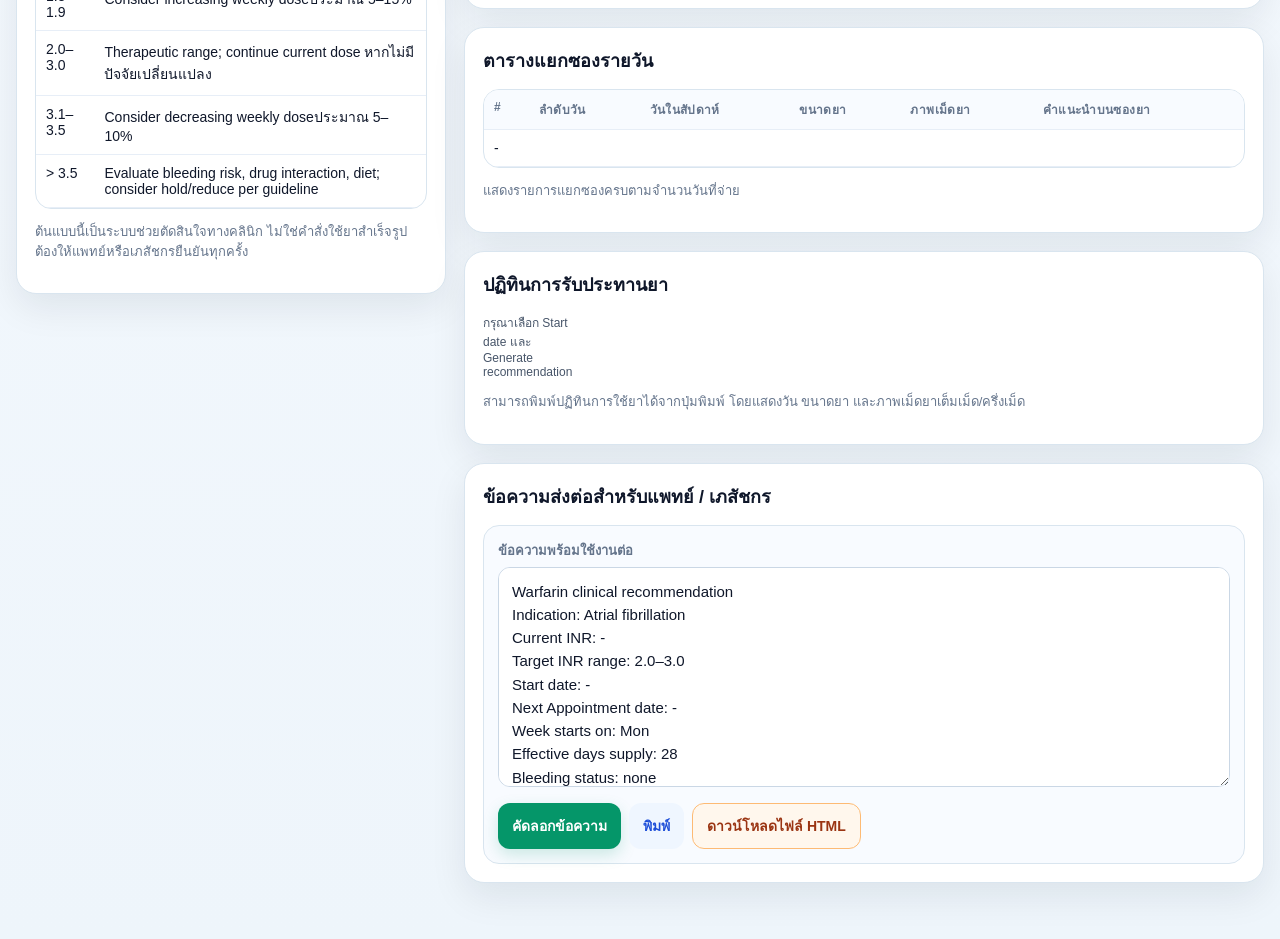
==== commit 65b7f76f: "Edit index" ====
--- a/index.html
+++ b/index.html
@@ -174,6 +174,12 @@
     .complexity-low{background:#e9f8ef;color:#17633b}
     .complexity-moderate{background:#fff4d6;color:#8a5b00}
     .complexity-high{background:#ffe8e6;color:#a2271e}
+
+  
+    .language-switcher { display:flex; align-items:center; gap:5px; margin-left:auto; padding:4px; border:1px solid rgba(255,255,255,.38); border-radius:999px; background:rgba(255,255,255,.12); flex-shrink:0; }
+    .language-switcher button { min-width:44px; padding:7px 10px; border:0; border-radius:999px; background:transparent; color:#fff; font-size:12px; font-weight:900; cursor:pointer; }
+    .language-switcher button.active { background:#fff; color:var(--primary-dark); box-shadow:0 1px 4px rgba(15,23,42,.18); }
+    @media (max-width:760px) { .hero .brand { align-items:flex-start; flex-wrap:wrap; } .language-switcher { margin-left:0; } }
 
   </style>
 </head>
@@ -1020,17 +1026,55 @@
       return unique;
     }
 
-    function calculateDispense(regimenDailyDoses, daysSupply, strengths, allowHalfTabs, mode){
+    function calculateDispenseFromSelectedPlan(selected, daysSupply, mode){
+      if (!selected || !Array.isArray(selected.dailyDetails) || selected.dailyDetails.length !== 7) return null;
+
       const totals = new Map();
-      strengths.forEach(s=>totals.set(s,0));
       const dailyBreakdown = [];
-      for (let i=0;i<daysSupply;i++) {
-        const dose = regimenDailyDoses[i%7];
-        const summary = decomposeDoseToTablets(dose, strengths, allowHalfTabs);
+      let totalTabletUnits = 0;
+      let halfTabletUnits = 0;
+
+      for (let i = 0; i < daysSupply; i++) {
+        const planDay = selected.dailyDetails[i % 7];
+        const summary = Array.isArray(planDay.tabletSummary)
+          ? planDay.tabletSummary.map(row => ({
+              strength: Number(row.strength),
+              tablets: Number(row.tablets)
+            }))
+          : [];
+
         dailyBreakdown.push(summary);
-        if (summary) for (const row of summary) totals.set(row.strength, round2((totals.get(row.strength)||0)+row.tablets));
-      }
-      return { mode, totals: [...totals.entries()].map(([strength, tablets])=>({strength, tablets})), dailyBreakdown };
+
+        for (const row of summary) {
+          if (!Number.isFinite(row.strength) || !Number.isFinite(row.tablets) || row.tablets <= 0) continue;
+
+          totals.set(
+            row.strength,
+            round2((totals.get(row.strength) || 0) + row.tablets)
+          );
+
+          totalTabletUnits = round2(totalTabletUnits + row.tablets);
+
+          const fractionalPart = round2(row.tablets - Math.floor(row.tablets));
+          if (fractionalPart > 0.001) {
+            halfTabletUnits = round2(halfTabletUnits + fractionalPart);
+          }
+        }
+      }
+
+      return {
+        mode,
+        sourceCandidateIndex: state.selectedCandidateIndex,
+        selectedWeeklyDose: selected.total,
+        daysSupply,
+        totals: [...totals.entries()]
+          .map(([strength, tablets]) => ({ strength, tablets }))
+          .filter(row => row.tablets > 0)
+          .sort((a, b) => a.strength - b.strength),
+        dailyBreakdown,
+        totalTabletUnits,
+        halfTabletUnits
+      };
     }
 
     function formatCalendarDate(dateObj){
@@ -1087,7 +1131,9 @@
       [...el.candidateTableBody.querySelectorAll('tr[data-candidate]')].forEach(tr=>{
         tr.addEventListener('click', ()=>{
           state.selectedCandidateIndex = Number(tr.dataset.candidate);
+          regenerateDispenseForSelection();
           renderAllOutputs();
+          renderExportText();
         });
       });
     }
@@ -1117,13 +1163,53 @@
 
     function renderDispenseSummary(){
       const selected = state.candidateRegimens[state.selectedCandidateIndex];
-      if (!selected || !state.dispense) {
+      const dispense = state.dispense;
+
+      if (
+        !selected ||
+        !dispense ||
+        dispense.sourceCandidateIndex !== state.selectedCandidateIndex
+      ) {
         el.dispenseTableBody.innerHTML = '<tr><td colspan="3">-</td></tr>';
-        el.dispenseHint.textContent = 'ยังไม่ได้คำนวณ';
+        el.dispenseHint.textContent = 'ยังไม่ได้เลือก Plan หรือยังไม่ได้คำนวณ';
         return;
       }
-      el.dispenseTableBody.innerHTML = state.dispense.totals.map(row=>`<tr><td>${row.strength} mg</td><td>${row.tablets}</td><td>${Math.abs(row.tablets - Math.round(row.tablets)) > 0 ? 'มีครึ่งเม็ด' : 'เต็มเม็ดทั้งหมด'}</td></tr>`).join('');
-      el.dispenseHint.textContent = state.dispense.mode === 'bulk' ? 'แสดงจำนวนเม็ดรวมทั้งหมดตามจำนวนวันที่จ่าย' : 'โหมดแยกซองรายวัน: ดูรายละเอียดรายวันในตารางด้านล่าง';
+
+      if (!dispense.totals.length) {
+        el.dispenseTableBody.innerHTML =
+          '<tr><td colspan="3">Plan ที่เลือกไม่มีจำนวนเม็ดยาสำหรับจ่าย</td></tr>';
+      } else {
+        el.dispenseTableBody.innerHTML = dispense.totals.map(row => {
+          const whole = Math.floor(row.tablets + 1e-9);
+          const fraction = round2(row.tablets - whole);
+          let remark = 'เต็มเม็ดทั้งหมด';
+
+          if (fraction > 0.001) {
+            remark = Math.abs(fraction - 0.5) < 0.001
+              ? `${whole} เม็ดเต็ม + ½ เม็ด`
+              : `รวม ${row.tablets} เม็ด`;
+          }
+
+          return `<tr>
+            <td>${row.strength} mg</td>
+            <td>${row.tablets}</td>
+            <td>${remark}</td>
+          </tr>`;
+        }).join('');
+      }
+
+      const planNumber = state.selectedCandidateIndex + 1;
+      const modeText = dispense.mode === 'bulk'
+        ? 'รวมจำนวนเม็ดสำหรับจ่าย'
+        : 'คำนวณจากแผนแยกซองรายวัน';
+
+      el.dispenseHint.textContent =
+        `Plan ${planNumber}: ${round1(selected.total)} mg/week | ` +
+        `${dispense.daysSupply} วัน | ${modeText} | ` +
+        `รวม ${round2(dispense.totalTabletUnits)} tablet unit(s)` +
+        (dispense.halfTabletUnits > 0
+          ? ` | มีส่วนครึ่งเม็ดรวม ${round2(dispense.halfTabletUnits)}`
+          : '');
     }
 
     function renderWeeklyDispenseTable(){
@@ -1320,7 +1406,13 @@
 
     function regenerateDispenseForSelection(){
       const selected = state.candidateRegimens[state.selectedCandidateIndex];
-      state.dispense = selected ? calculateDispense(selected.dailyDoses, getEffectiveDaysSupply(), state.strengths, state.allowHalfTabs, state.dispenseMode) : null;
+      state.dispense = selected
+        ? calculateDispenseFromSelectedPlan(
+            selected,
+            getEffectiveDaysSupply(),
+            state.dispenseMode
+          )
+        : null;
     }
 
     function syncDaysFromFollowup(){
@@ -1409,5 +1501,130 @@
     }
     init();
   </script>
+
+<script>
+(function(){
+  'use strict';
+  const translations = {"Warfarin Dose Calculator": ["เครื่องคำนวณขนาดยา Warfarin", "Warfarin Dose Calculator"], "Dose & Regimen": ["ขนาดยาและตารางยา", "Dose & Regimen"], "Clinical setup": ["ข้อมูลทางคลินิก", "Clinical setup"], "Indication": ["ข้อบ่งใช้", "Indication"], "Atrial fibrillation / VTE prophylaxis (INR 2.0–3.0)": ["Atrial fibrillation / การป้องกัน VTE (INR 2.0–3.0)", "Atrial fibrillation / VTE prophylaxis (INR 2.0–3.0)"], "VTE treatment (INR 2.0–3.0)": ["การรักษา VTE (INR 2.0–3.0)", "VTE treatment (INR 2.0–3.0)"], "Mechanical AVR (INR 2.0–3.0)": ["ลิ้นหัวใจเอออร์ติกชนิดโลหะ (INR 2.0–3.0)", "Mechanical AVR (INR 2.0–3.0)"], "Mechanical MVR / high-risk valve (INR 2.5–3.5)": ["ลิ้นหัวใจไมทรัลชนิดโลหะ / ลิ้นหัวใจความเสี่ยงสูง (INR 2.5–3.5)", "Mechanical MVR / high-risk valve (INR 2.5–3.5)"], "Other indication (INR 2.0–3.0)": ["ข้อบ่งใช้อื่น (INR 2.0–3.0)", "Other indication (INR 2.0–3.0)"], "Other indication (INR 2.5–3.5)": ["ข้อบ่งใช้อื่น (INR 2.5–3.5)", "Other indication (INR 2.5–3.5)"], "Current INR": ["ค่า INR ปัจจุบัน", "Current INR"], "Current weekly dose (mg/week)": ["ขนาดยาปัจจุบัน (mg/สัปดาห์)", "Current weekly dose (mg/week)"], "Target weekly dose (mg/week)": ["ขนาดยาเป้าหมาย (mg/สัปดาห์)", "Target weekly dose (mg/week)"], "Quick adjust by percentage": ["ปรับขนาดยาด่วนตามร้อยละ", "Quick adjust by percentage"], "Clinical modifiers": ["ปัจจัยทางคลินิกที่มีผล", "Clinical modifiers"], "Bleeding status": ["ภาวะเลือดออก", "Bleeding status"], "No bleeding": ["ไม่มีเลือดออก", "No bleeding"], "Minor bleeding / nuisance bleeding": ["เลือดออกเล็กน้อย", "Minor bleeding / nuisance bleeding"], "Major bleeding / urgent concern": ["เลือดออกรุนแรง / ภาวะเร่งด่วน", "Major bleeding / urgent concern"], "Interacting drug change": ["การเปลี่ยนแปลงยาที่มีปฏิกิริยากับ warfarin", "Interacting drug change"], "None": ["ไม่มี", "None"], "Started drug that may increase INR": ["เริ่มยาที่อาจเพิ่ม INR", "Started drug that may increase INR"], "Started drug that may decrease INR": ["เริ่มยาที่อาจลด INR", "Started drug that may decrease INR"], "Stopped drug that used to increase INR": ["หยุดยาที่เคยเพิ่ม INR", "Stopped drug that used to increase INR"], "Stopped drug that used to decrease INR": ["หยุดยาที่เคยลด INR", "Stopped drug that used to decrease INR"], "Missed doses in last 7 days": ["จำนวนครั้งที่ลืมยาใน 7 วันที่ผ่านมา", "Missed doses in last 7 days"], "0 dose": ["ไม่ลืมยา", "0 dose"], "1 dose": ["1 ครั้ง", "1 dose"], "2 doses": ["2 ครั้ง", "2 doses"], "≥3 doses": ["ตั้งแต่ 3 ครั้งขึ้นไป", "≥3 doses"], "Diet / alcohol / acute illness": ["อาหาร / แอลกอฮอล์ / การเจ็บป่วยเฉียบพลัน", "Diet / alcohol / acute illness"], "No major change": ["ไม่มีการเปลี่ยนแปลงสำคัญ", "No major change"], "High vitamin K intake": ["รับประทานวิตามิน K สูงขึ้น", "High vitamin K intake"], "Poor intake / diarrhea / acute illness": ["รับประทานอาหารได้น้อย / ท้องเสีย / เจ็บป่วยเฉียบพลัน", "Poor intake / diarrhea / acute illness"], "Alcohol increase / unstable intake": ["ดื่มแอลกอฮอล์เพิ่มขึ้น / ปริมาณไม่สม่ำเสมอ", "Alcohol increase / unstable intake"], "Tablet strengths in hospital": ["ขนาดเม็ดยาที่มีในโรงพยาบาล", "Tablet strengths in hospital"], "Regimen options": ["ตัวเลือกการจัดตารางยา", "Regimen options"], "Allow half tablet": ["อนุญาตให้แบ่งครึ่งเม็ด", "Allow half tablet"], "Yes": ["ใช่", "Yes"], "No": ["ไม่", "No"], "Max unique daily doses": ["จำนวนรูปแบบขนาดยารายวันสูงสุด", "Max unique daily doses"], "Week starts on (auto from Start date)": ["วันเริ่มต้นสัปดาห์ (กำหนดจากวันที่เริ่ม)", "Week starts on (auto from Start date)"], "Monday": ["วันจันทร์", "Monday"], "Tuesday": ["วันอังคาร", "Tuesday"], "Wednesday": ["วันพุธ", "Wednesday"], "Thursday": ["วันพฤหัสบดี", "Thursday"], "Friday": ["วันศุกร์", "Friday"], "Saturday": ["วันเสาร์", "Saturday"], "Sunday": ["วันอาทิตย์", "Sunday"], "Dispense mode": ["รูปแบบการจ่ายยา", "Dispense mode"], "รวมซอง": ["รวมซอง", "Combined packaging"], "แยกซองรายวัน": ["แยกซองรายวัน", "Daily unit-dose packets"], "Start date": ["วันที่เริ่มยา", "Start date"], "Days supply": ["จำนวนวันที่จ่ายยา", "Days supply"], "Next Appointment date": ["วันนัดครั้งถัดไป", "Next appointment date"], "Sync number of days from Next Appointment date": ["คำนวณจำนวนวันจากวันนัดครั้งถัดไป", "Sync days from next appointment"], "Apply clinical suggestion to target dose": ["ใช้คำแนะนำทางคลินิกเป็นขนาดยาเป้าหมาย", "Apply clinical suggestion to target dose"], "INR adjustment guide": ["แนวทางการปรับยาตาม INR", "INR adjustment guide"], "INR range": ["ช่วง INR", "INR range"], "Suggested action": ["คำแนะนำ", "Suggested action"], "Summary": ["สรุป", "Summary"], "Actual change": ["การเปลี่ยนแปลงจริง", "Actual change"], "Weekly delta": ["ผลต่างรายสัปดาห์", "Weekly difference"], "Current daily avg": ["ค่าเฉลี่ยต่อวันปัจจุบัน", "Current daily average"], "Target daily avg": ["ค่าเฉลี่ยต่อวันเป้าหมาย", "Target daily average"], "Generate recommendation": ["สร้างคำแนะนำ", "Generate recommendation"], "Reset": ["ล้างข้อมูล", "Reset"], "Regimen candidates": ["ตัวเลือกตารางยา", "Regimen candidates"], "เลือก": ["เลือก", "Select"], "Selected regimen details": ["รายละเอียดตารางยาที่เลือก", "Selected regimen details"], "Generated total": ["ขนาดยารวมที่สร้างได้", "Generated total"], "Difference from target": ["ผลต่างจากเป้าหมาย", "Difference from target"], "Unique daily doses": ["จำนวนรูปแบบขนาดยารายวัน", "Unique daily doses"], "Half-tablet usage": ["การใช้ครึ่งเม็ด", "Half-tablet usage"], "Pattern score": ["คะแนนความซับซ้อน", "Complexity score"], "Selected regimen note": ["หมายเหตุตารางยาที่เลือก", "Selected regimen note"], "Dispense summary": ["สรุปการจ่ายยา", "Dispense summary"], "Strength": ["ขนาดเม็ด", "Strength"], "Quantity": ["จำนวน", "Quantity"], "Remark": ["หมายเหตุ", "Remark"], "Dispense schedule (Monday–Sunday)": ["ตารางการจ่ายยา (จันทร์–อาทิตย์)", "Dispense schedule (Monday–Sunday)"], "Day": ["วัน", "Day"], "Dose": ["ขนาดยา", "Dose"], "Tablet visual": ["ภาพเม็ดยา", "Tablet visual"], "Tablet plan": ["วิธีจัดเม็ดยา", "Tablet plan"], "Packet label": ["ฉลากซองยา", "Packet label"], "Split-packet daily schedule": ["ตารางแยกซองรายวัน", "Split-packet daily schedule"], "Day index": ["ลำดับวัน", "Day index"], "Weekday": ["วันในสัปดาห์", "Weekday"], "Packet instruction": ["คำแนะนำบนซองยา", "Packet instruction"], "Medication calendar": ["ปฏิทินการรับประทานยา", "Medication calendar"], "Export text for physician / pharmacist": ["ข้อความส่งต่อสำหรับแพทย์ / เภสัชกร", "Export text for physician / pharmacist"], "ข้อความพร้อมใช้งานต่อ": ["ข้อความพร้อมใช้งานต่อ", "Ready-to-use text"], "Copy export text": ["คัดลอกข้อความ", "Copy export text"], "Print": ["พิมพ์", "Print"], "Download HTML file": ["ดาวน์โหลดไฟล์ HTML", "Download HTML file"], "Printed note": ["หมายเหตุสำหรับเอกสารพิมพ์", "Printed note"], "%TTR Calculator — Rosendaal method": ["เครื่องคำนวณ %TTR — วิธี Rosendaal", "%TTR Calculator — Rosendaal method"], "Target INR minimum": ["ค่า INR เป้าหมายต่ำสุด", "Target INR minimum"], "Target INR maximum": ["ค่า INR เป้าหมายสูงสุด", "Target INR maximum"], "ใช้ target จาก Dose tab": ["ใช้ค่าเป้าหมายจากแท็บขนาดยา", "Use target from Dose tab"], "+ เพิ่มผล INR": ["+ เพิ่มผล INR", "+ Add INR result"], "คำนวณ %TTR": ["คำนวณ %TTR", "Calculate %TTR"], "ล้างข้อมูล": ["ล้างข้อมูล", "Clear data"], "INR history": ["ประวัติ INR", "INR history"], "Date": ["วันที่", "Date"], "INR": ["INR", "INR"], "Include": ["นำมาคำนวณ", "Include"], "Action": ["การดำเนินการ", "Action"], "%TTR result": ["ผลการคำนวณ %TTR", "%TTR result"], "Time in range": ["เวลาในช่วงเป้าหมาย", "Time in range"], "Below range": ["ต่ำกว่าช่วงเป้าหมาย", "Below range"], "Above range": ["สูงกว่าช่วงเป้าหมาย", "Above range"], "Evaluated days": ["จำนวนวันที่ประเมิน", "Evaluated days"], "Measurements used": ["จำนวนผลตรวจที่ใช้", "Measurements used"], "Evaluation period": ["ช่วงเวลาที่ประเมิน", "Evaluation period"], "Median INR-test interval": ["ค่ามัธยฐานช่วงห่างการตรวจ INR", "Median INR-test interval"], "Longest INR-test interval": ["ช่วงห่างการตรวจ INR ที่นานที่สุด", "Longest INR-test interval"], "จันทร์": ["จันทร์", "Mon"], "อังคาร": ["อังคาร", "Tue"], "พุธ": ["พุธ", "Wed"], "พฤหัส": ["พฤหัส", "Thu"], "ศุกร์": ["ศุกร์", "Fri"], "เสาร์": ["เสาร์", "Sat"], "อาทิตย์": ["อาทิตย์", "Sun"], "ยังไม่ได้คำนวณ": ["ยังไม่ได้คำนวณ", "Not calculated"], "กด Generate recommendation เพื่อให้ระบบสรุปคำแนะนำเชิงคลินิก": ["กด “สร้างคำแนะนำ” เพื่อให้ระบบสรุปคำแนะนำทางคลินิก", "Click “Generate recommendation” to create the clinical summary."], "แสดงรายการแยกซองครบตามจำนวนวันที่จ่าย": ["แสดงรายการแยกซองครบตามจำนวนวันที่จ่าย", "Shows each daily packet for the complete days supplied."], "สามารถพิมพ์ medication calendar ได้จากปุ่ม Print โดยระบบจะแสดงวัน, ขนาดยา และรูปเม็ดยาเต็มเม็ด/ครึ่งเม็ดตามแต่ละวัน": ["สามารถพิมพ์ปฏิทินการใช้ยาได้จากปุ่มพิมพ์ โดยแสดงวัน ขนาดยา และภาพเม็ดยาเต็มเม็ด/ครึ่งเม็ด", "Print the medication calendar to show each date, dose, and whole/half-tablet visual."], "คำนวณ Time in Therapeutic Range ด้วย linear interpolation ระหว่างผล INR แต่ละครั้ง แยกจาก dose calculation เดิม": ["คำนวณ Time in Therapeutic Range ด้วยการประมาณค่าเชิงเส้นระหว่างผล INR แต่ละครั้ง โดยแยกจากการคำนวณขนาดยา", "Calculates Time in Therapeutic Range using linear interpolation between INR measurements, separately from dose calculation."], "ต้องมีผล INR ที่ใช้คำนวณอย่างน้อย 2 ครั้ง วันที่ซ้ำจะถูกแจ้งเตือนและไม่นำไปคำนวณจนกว่าจะแก้ไข": ["ต้องมีผล INR อย่างน้อย 2 ครั้ง วันที่ซ้ำจะถูกแจ้งเตือนและไม่นำมาคำนวณจนกว่าจะแก้ไข", "At least two included INR results are required. Duplicate dates are flagged and excluded until corrected."], "Prototype นี้เป็น clinical decision support draft ไม่ใช่คำสั่งใช้ยาสำเร็จรูป ควรให้แพทย์/เภสัชกรยืนยันทุกราย": ["ต้นแบบนี้เป็นระบบช่วยตัดสินใจทางคลินิก ไม่ใช่คำสั่งใช้ยาสำเร็จรูป ต้องให้แพทย์หรือเภสัชกรยืนยันทุกครั้ง", "This prototype is clinical decision support, not a final prescription. Every recommendation requires physician or pharmacist verification."], "Prototype นี้สร้างเพื่อใช้เป็นจุดเริ่มต้นสำหรับ GitHub Pages และต้องตรวจสอบความเหมาะสมทางคลินิกก่อนใช้จริง": ["ต้นแบบนี้จัดทำสำหรับ GitHub Pages และต้องผ่านการตรวจสอบความเหมาะสมทางคลินิกก่อนใช้งานจริง", "This prototype is intended for GitHub Pages and requires clinical validation before real-world use."]};
+  const phrasePairs = [["เม็ด", "tablet"], ["ครึ่งเม็ด", "half tablet"], ["วัน", "day"], ["สัปดาห์", "week"], ["ขนาดยา", "dose"], ["รวม", "total"], ["คำเตือน", "Warning"], ["รูปแบบง่าย", "Low complexity"], ["รูปแบบปานกลาง", "Moderate complexity"], ["รูปแบบซับซ้อน", "High complexity"], ["ยังไม่ได้เลือก regimen", "No regimen selected"], ["ยังไม่ได้คำนวณ", "Not calculated"], ["กด Generate recommendation เพื่อสร้างข้อความ", "Click Generate recommendation to create text"]];
+  let currentLang = localStorage.getItem('warfarinLanguage') || 'th';
+  const originalTexts = new WeakMap();
+
+  function normalized(text) {
+    return String(text || '').replace(/\s+/g, ' ').trim();
+  }
+
+  function translateExact(text, lang) {
+    const key = normalized(text);
+    if (translations[key]) return translations[key][lang === 'th' ? 0 : 1];
+    return text;
+  }
+
+  function translateDynamic(text, lang) {
+    const exact = translateExact(text, lang);
+    if (exact !== text) return exact;
+    if (lang === 'en') {
+      let result = text;
+      phrasePairs.forEach(([th,en]) => { result = result.split(th).join(en); });
+      return result;
+    }
+    return text;
+  }
+
+  function translateTextNode(node, lang) {
+    const raw = node.nodeValue;
+    if (!raw || !normalized(raw)) return;
+    if (!originalTexts.has(node)) originalTexts.set(node, raw);
+    const original = originalTexts.get(node);
+    const lead = original.match(/^\s*/)?.[0] || '';
+    const trail = original.match(/\s*$/)?.[0] || '';
+    node.nodeValue = lead + translateDynamic(normalized(original), lang) + trail;
+  }
+
+  function translateAttributes(root, lang) {
+    root.querySelectorAll?.('[placeholder],[title],[aria-label]').forEach(el => {
+      ['placeholder','title','aria-label'].forEach(attr => {
+        if (!el.hasAttribute(attr)) return;
+        const dataKey = 'i18nOriginal' + attr.replace(/-([a-z])/g, (_,c)=>c.toUpperCase()).replace(/^./,c=>c.toUpperCase());
+        if (!el.dataset[dataKey]) el.dataset[dataKey] = el.getAttribute(attr);
+        el.setAttribute(attr, translateDynamic(el.dataset[dataKey], lang));
+      });
+    });
+  }
+
+  function walkAndTranslate(root, lang) {
+    const walker = document.createTreeWalker(root, NodeFilter.SHOW_TEXT, {
+      acceptNode(node) {
+        const p = node.parentElement;
+        if (!p || ['SCRIPT','STYLE','TEXTAREA'].includes(p.tagName)) return NodeFilter.FILTER_REJECT;
+        if (p.closest('.language-switcher')) return NodeFilter.FILTER_REJECT;
+        return normalized(node.nodeValue) ? NodeFilter.FILTER_ACCEPT : NodeFilter.FILTER_REJECT;
+      }
+    });
+    const nodes=[]; while(walker.nextNode()) nodes.push(walker.currentNode);
+    nodes.forEach(n => translateTextNode(n, lang));
+    translateAttributes(root, lang);
+  }
+
+  function updateLanguageButtons(lang) {
+    document.querySelectorAll('.language-switcher button').forEach(btn => {
+      const active = btn.dataset.lang === lang;
+      btn.classList.toggle('active', active);
+      btn.setAttribute('aria-pressed', String(active));
+    });
+  }
+
+  function setLanguage(lang) {
+    currentLang = lang === 'en' ? 'en' : 'th';
+    localStorage.setItem('warfarinLanguage', currentLang);
+    document.documentElement.lang = currentLang;
+    document.title = currentLang === 'th'
+      ? 'เครื่องคำนวณขนาดยา Warfarin - ต้นแบบทางคลินิก'
+      : 'Warfarin Dose Calculator - Clinical Prototype';
+    walkAndTranslate(document.body, currentLang);
+    updateLanguageButtons(currentLang);
+  }
+
+  function createSwitcher() {
+    if (document.querySelector('.language-switcher')) return;
+    const heroBrand = document.querySelector('.hero .brand');
+    if (!heroBrand) return;
+    const wrap = document.createElement('div');
+    wrap.className = 'language-switcher no-print';
+    wrap.setAttribute('role','group');
+    wrap.setAttribute('aria-label','Language / ภาษา');
+    wrap.innerHTML = '<button type="button" data-lang="th">TH</button><button type="button" data-lang="en">EN</button>';
+    wrap.addEventListener('click', e => {
+      const btn = e.target.closest('button[data-lang]');
+      if (btn) setLanguage(btn.dataset.lang);
+    });
+    heroBrand.appendChild(wrap);
+  }
+
+  document.addEventListener('DOMContentLoaded', () => {
+    createSwitcher();
+    setLanguage(currentLang);
+
+    let pending = false;
+    const observer = new MutationObserver(mutations => {
+      if (pending) return;
+      const hasAdded = mutations.some(m => m.addedNodes && m.addedNodes.length);
+      if (!hasAdded) return;
+      pending = true;
+      requestAnimationFrame(() => {
+        mutations.forEach(m => m.addedNodes.forEach(node => {
+          if (node.nodeType === Node.TEXT_NODE) translateTextNode(node, currentLang);
+          else if (node.nodeType === Node.ELEMENT_NODE) walkAndTranslate(node, currentLang);
+        }));
+        pending = false;
+      });
+    });
+    observer.observe(document.body, {childList:true, subtree:true});
+  });
+
+  window.setWarfarinLanguage = setLanguage;
+})();
+</script>
+
 </body>
 </html>
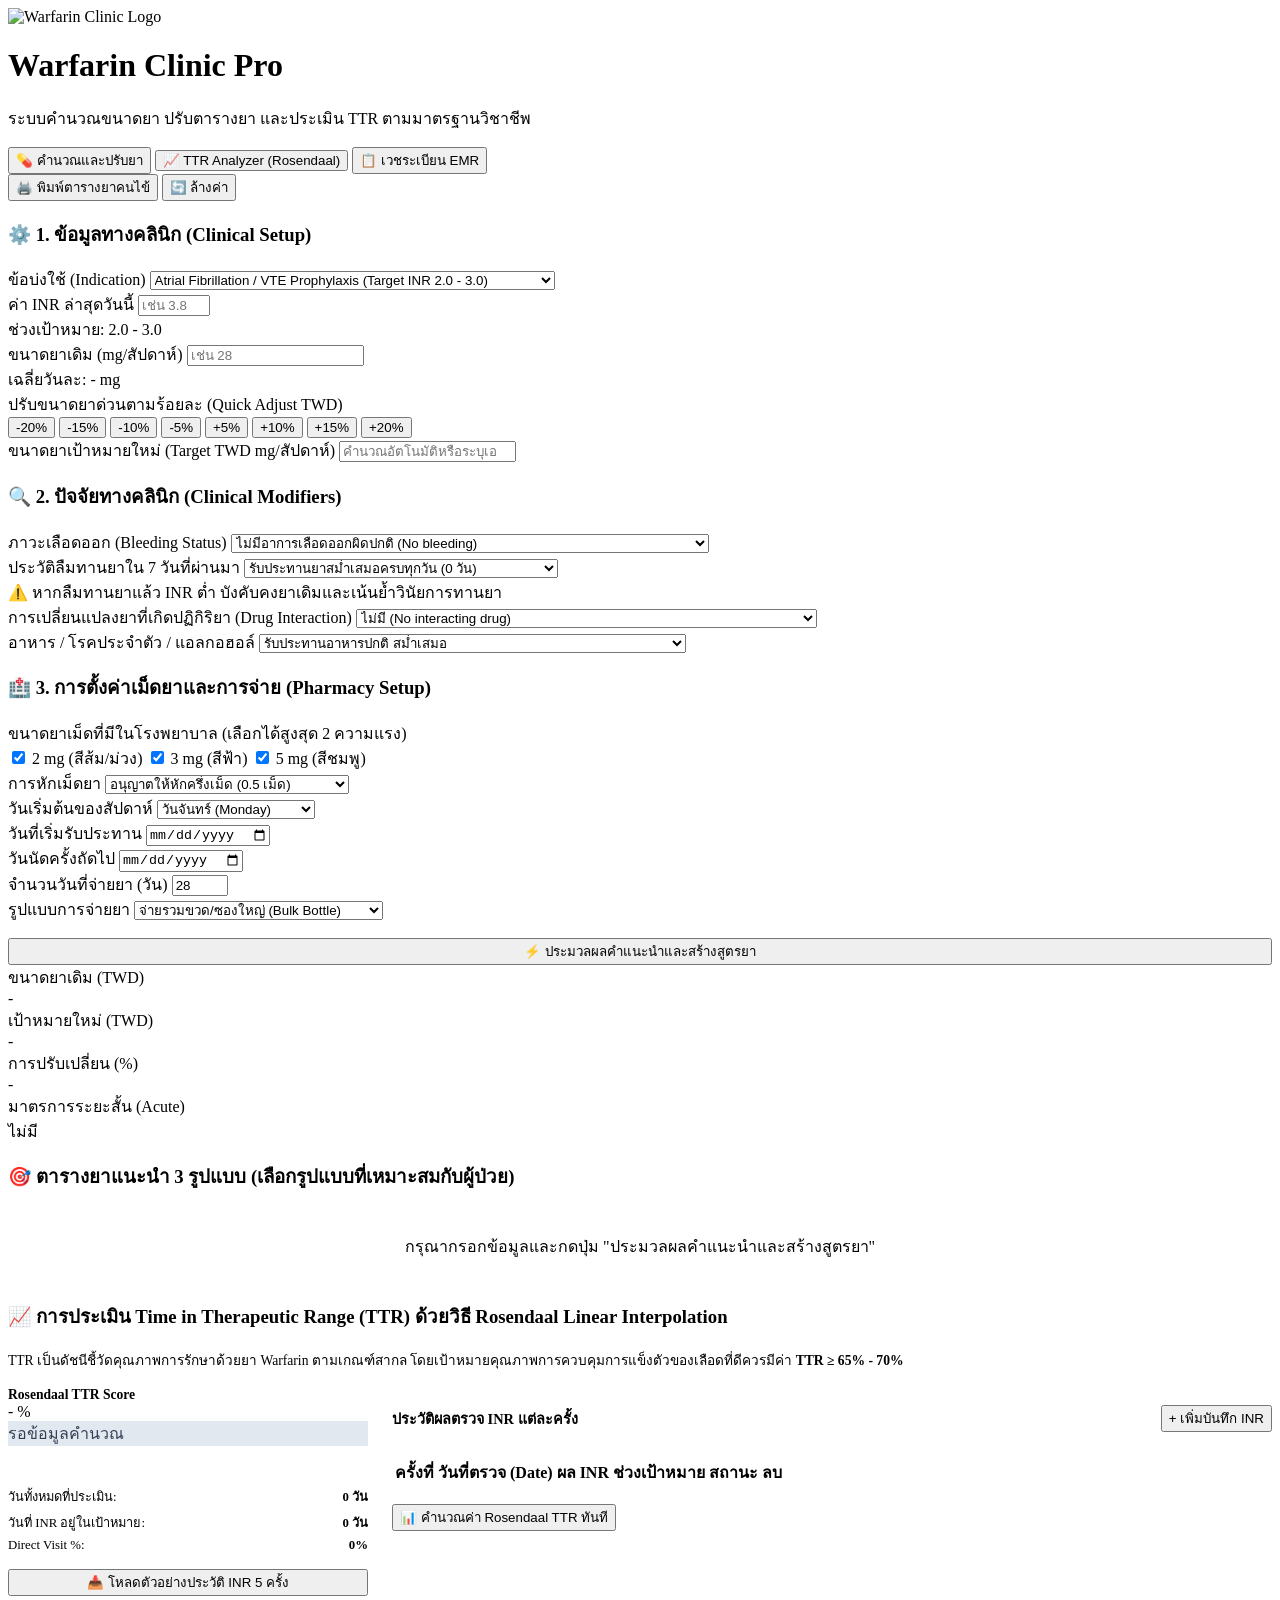
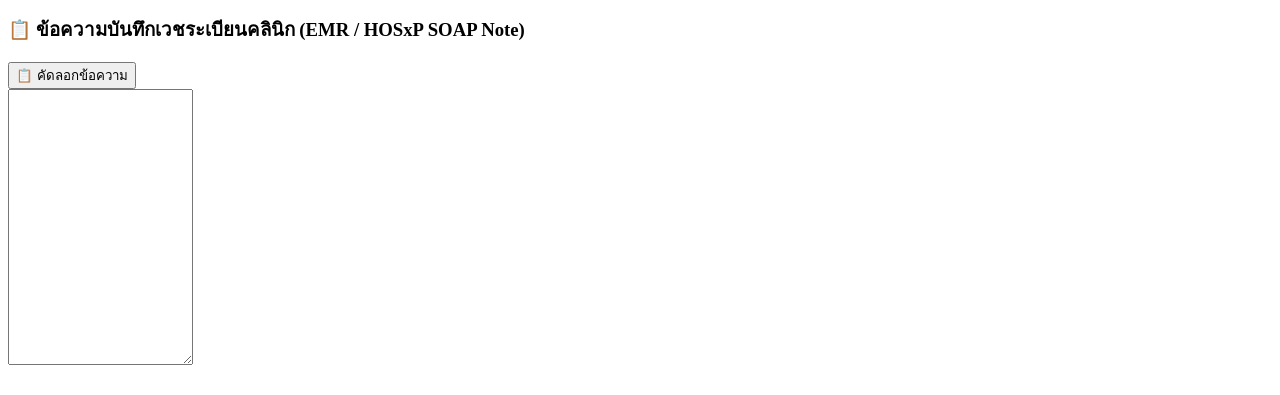
==== commit fb5489b1: "Add files via upload" ====
--- a/index.html
+++ b/index.html
@@ -1,1630 +1,429 @@
-<!DOCTYPE html>
-<html lang="th">
-<head>
-  <meta charset="UTF-8" />
-  <meta name="viewport" content="width=device-width, initial-scale=1.0" />
-  <title>Warfarin Dose Calculator - Clinical Prototype</title>
-  <link rel="icon" type="image/jpeg" href="[data-uri]" />
-  <link rel="shortcut icon" type="image/jpeg" href="[data-uri]" />
-  <style>
-    :root {
-      --bg: #eef5fb;
-      --card: #ffffff;
-      --text: #0f172a;
-      --muted: #64748b;
-      --line: #d9e5ef;
-      --primary: #0f766e;
-      --primary-dark: #115e59;
-      --soft: #ecfeff;
-      --success: #059669;
-      --warning: #d97706;
-      --danger: #dc2626;
-      --danger-soft: #fef2f2;
-      --warning-soft: #fffbeb;
-      --success-soft: #ecfdf5;
-      --shadow: 0 14px 36px rgba(15,23,42,.08);
-      --radius: 20px;
-      --tab2: #ef8d2f;
-      --tab3: #175da8;
-      --tab5: #e24a93;
-    }
-    * { box-sizing: border-box; }
-    html, body { margin: 0; padding: 0; }
-    body {
-      font-family: Arial, Helvetica, sans-serif;
-      background: linear-gradient(180deg, #f8fbff 0%, var(--bg) 100%);
-      color: var(--text);
-    }
-    .container { max-width: 1380px; margin: 24px auto 56px; padding: 0 16px; }
-    .hero { display: flex; justify-content: space-between; align-items: flex-start; gap: 20px; margin-bottom: 18px; }
-    .brand { display: flex; align-items: flex-start; gap: 14px; }
-    .brand-logo { width: 64px; height: 64px; object-fit: contain; border-radius: 16px; background: #fff; border: 1px solid var(--line); box-shadow: var(--shadow); padding: 8px; }
-    .title { margin: 0; font-size: 32px; font-weight: 800; letter-spacing: -.02em; }
-    .subtitle { margin: 8px 0 0; color: var(--muted); line-height: 1.6; max-width: 900px; }
-    .hero-actions { display: grid; gap: 10px; justify-items: end; }
-    .action-primary, .action-secondary { display: flex; gap: 10px; flex-wrap: wrap; justify-content: flex-end; }
-    .layout { display: grid; grid-template-columns: 430px 1fr; gap: 18px; align-items: start; }
-    .stack { display: grid; gap: 18px; }
-    .card {
-      background: var(--card);
-      border: 1px solid var(--line);
-      border-radius: var(--radius);
-      box-shadow: var(--shadow);
-      padding: 18px;
-    }
-    .section-title { margin: 0 0 14px; font-size: 18px; font-weight: 800; }
-    .subsection-title { margin: 16px 0 10px; font-size: 14px; font-weight: 800; color: #0f172a; }
-    .input-grid { display: grid; grid-template-columns: repeat(2, minmax(0, 1fr)); gap: 12px; }
-    .input-grid-3 { display: grid; grid-template-columns: repeat(3, minmax(0, 1fr)); gap: 12px; }
-    .full { grid-column: 1 / -1; }
-    label { display: block; margin-bottom: 6px; font-size: 13px; font-weight: 700; color: var(--muted); }
-    input[type="number"], input[type="date"], select, textarea {
-      width: 100%; padding: 12px 13px; border-radius: 12px; border: 1px solid #cad7e5; background: #fff; color: var(--text); font-size: 15px; outline: none;
-    }
-    textarea { min-height: 220px; resize: vertical; line-height: 1.55; font-family: Arial, Helvetica, sans-serif; }
-    input:focus, select:focus, textarea:focus { border-color: var(--primary); box-shadow: 0 0 0 4px rgba(15,118,110,.12); }
-    .btn-row, .checkbox-row, .chip-row { display: flex; gap: 8px; flex-wrap: wrap; }
-    button {
-      appearance: none; border: 0; background: var(--primary); color: #fff; padding: 11px 14px; border-radius: 12px; font-size: 14px; font-weight: 800; cursor: pointer; transition: .16s ease;
-      box-shadow: 0 6px 16px rgba(15,118,110,.18);
-    }
-    button:hover { transform: translateY(-1px); }
-    button.secondary { background: #eff6ff; color: #1d4ed8; box-shadow: none; }
-    button.outline { background: #fff; color: var(--text); border: 1px solid var(--line); box-shadow: none; }
-    button.success { background: var(--success); box-shadow: 0 6px 16px rgba(5,150,105,.18); }
-    button.warning { background: #fff7ed; color: #9a3412; border: 1px solid #fdba74; box-shadow: none; }
-    .checkbox-card { border: 1px solid var(--line); background: #fff; border-radius: 14px; padding: 10px 12px; display: flex; align-items: center; gap: 8px; min-width: 118px; font-weight: 700; }
-    .stats { display: grid; grid-template-columns: repeat(4, minmax(0,1fr)); gap: 12px; }
-    .stat { border: 1px solid var(--line); border-radius: 16px; background: linear-gradient(180deg, #fff 0%, #f8fbff 100%); padding: 14px; }
-    .stat .label { margin-bottom: 6px; font-size: 12px; font-weight: 800; color: var(--muted); text-transform: uppercase; letter-spacing: .03em; }
-    .stat .value { font-size: 24px; font-weight: 900; }
-    .positive { color: var(--success); }
-    .negative { color: var(--danger); }
-    .warning { color: var(--warning); }
-    .danger-box, .warning-box, .success-box, .info-box {
-      border-radius: 16px; padding: 14px; font-size: 14px; line-height: 1.55;
-    }
-    .danger-box { background: var(--danger-soft); border: 1px solid #fecaca; color: #991b1b; }
-    .warning-box { background: var(--warning-soft); border: 1px solid #fde68a; color: #92400e; }
-    .success-box { background: var(--success-soft); border: 1px solid #a7f3d0; color: #065f46; }
-    .info-box { background: #f8fbff; border: 1px solid var(--line); color: #334155; }
-    .hint { color: var(--muted); font-size: 13px; line-height: 1.55; }
-    .chip {
-      display: inline-flex; align-items: center; padding: 7px 10px; border-radius: 999px; background: var(--soft); color: var(--primary-dark); font-weight: 800; font-size: 12px; border: 1px solid #99f6e4;
-    }
-    .table-wrap { overflow: auto; border: 1px solid var(--line); border-radius: 16px; }
-    table { width: 100%; border-collapse: collapse; }
-    th, td { padding: 10px 10px; border-bottom: 1px solid #e7eef7; text-align: left; vertical-align: top; font-size: 14px; }
-    th { background: #f8fbff; color: var(--muted); font-size: 12px; font-weight: 800; text-transform: uppercase; letter-spacing: .03em; }
-    .alt-table tr.selected { background: #ecfdf5; }
-    .pill-picker { display: flex; gap: 12px; flex-wrap: wrap; margin-bottom: 10px; }
-    .pill-legend {
-      display: inline-flex; align-items: center; gap: 8px; padding: 9px 14px; border-radius: 999px; color: #fff; font-weight: 800; box-shadow: 0 8px 18px rgba(15,23,42,.08);
-    }
-    .pill-legend .pill-icon { background: #fff3; }
-    .pill-legend.tab2 { background: var(--tab2); }
-    .pill-legend.tab3 { background: var(--tab3); }
-    .pill-legend.tab5 { background: var(--tab5); }
-    .pill-icon {
-      width: 22px; height: 22px; border-radius: 999px; border: 3px solid currentColor; display: inline-block; position: relative; background: currentColor;
-    }
-    .pill-icon.half::after {
-      content: ''; position: absolute; left: 50%; top: -3px; bottom: -3px; width: calc(50% + 3px); background: #fff; border-top-right-radius: 999px; border-bottom-right-radius: 999px;
-    }
-    .pill-icon.empty { background: transparent; }
-    .pill-group-cell { display: flex; justify-content: center; gap: 6px; flex-wrap: wrap; }
-    .dose-text { display: block; margin-top: 6px; font-weight: 700; color: #334155; }
-    .regimen-table td, .regimen-table th { text-align: center; }
-    .candidate-note { font-size: 12px; color: #475569; }
-    .export-box { background: #f8fbff; border: 1px solid var(--line); border-radius: 16px; padding: 14px; }
-    .badge { display: inline-block; padding: 4px 8px; border-radius: 999px; font-size: 12px; font-weight: 800; }
-    .badge.good { background: #dcfce7; color: #166534; }
-    .badge.warn { background: #fef3c7; color: #92400e; }
-    .badge.bad { background: #fee2e2; color: #991b1b; }
-    .print-only { display: none; }
-    .calendar-grid { display: grid; grid-template-columns: repeat(7, minmax(0,1fr)); gap: 10px; }
-    .calendar-cell { border: 1px solid var(--line); border-radius: 16px; background: linear-gradient(180deg, #fff 0%, #f8fbff 100%); padding: 12px; min-height: 150px; break-inside: avoid; overflow-wrap: anywhere; }
-    .calendar-date { font-size: clamp(12px, .86vw, 14px); font-weight: 800; color: var(--muted); margin-bottom: 6px; line-height: 1.3; }
-    .calendar-dose { font-size: clamp(15px, 1.35vw, 20px); font-weight: 900; color: var(--primary-dark); margin-bottom: 8px; line-height: 1.25; }
-    .calendar-note { font-size: clamp(11px, .8vw, 13px); color: #334155; line-height: 1.5; margin-top: 8px; }
-    @media (max-width: 1200px) {
-      .layout { grid-template-columns: 1fr; }
-      .stats { grid-template-columns: repeat(2, minmax(0,1fr)); }
-    }
-    @media (max-width: 760px) {
-      .hero { flex-direction: column; }
-      .brand { align-items: center; }
-      .hero-actions, .action-primary, .action-secondary { justify-items: start; justify-content: flex-start; }
-      .input-grid, .input-grid-3, .stats { grid-template-columns: 1fr; }
-      .title { font-size: 26px; }
-      .calendar-grid { grid-template-columns: repeat(2, minmax(0,1fr)); gap: 10px; }
-      .calendar-cell { min-height: 132px; padding: 11px; }
-      .calendar-date { font-size: 13px; }
-      .calendar-dose { font-size: 18px; }
-      .calendar-note { font-size: 12px; }
-    }
-    @media (max-width: 430px) {
-      .calendar-grid { grid-template-columns: 1fr; }
-      .calendar-cell { min-height: auto; }
-      .calendar-date { font-size: 13px; }
-      .calendar-dose { font-size: 19px; }
-      .calendar-note { font-size: 12px; }
-    }
-    @media print {
-      body { background: #fff; font-size: 12px; }
-      .no-print, .left-panel, .hero-actions { display: none !important; }
-      .layout { display: block; }
-      .card { box-shadow: none; border: 1px solid #d1d5db; break-inside: avoid; margin-bottom: 12px; }
-      .table-wrap { overflow: visible; }
-      .calendar-grid { grid-template-columns: repeat(7, minmax(0,1fr)); gap: 8px; page-break-inside: avoid; }
-      .calendar-cell { min-height: 120px; padding: 8px; }
-      .calendar-date { font-size: 10px; }
-      .calendar-dose { font-size: 14px; }
-      .calendar-note { font-size: 9px; line-height: 1.35; }
-      .print-only { display: block; }
-    }
-  
-    /* Added: top-level tabs while preserving the original visual language */
-    .app-tabs{display:flex;gap:8px;flex-wrap:wrap;margin:18px 0 14px;padding:6px;background:rgba(255,255,255,.72);border:1px solid var(--border);border-radius:16px;box-shadow:var(--shadow)}
-    .app-tab{appearance:none;border:1px solid transparent;background:transparent;color:var(--muted);padding:10px 16px;border-radius:11px;font-weight:800;cursor:pointer}
-    .app-tab:hover{background:#fff;color:var(--primary)}
-    .app-tab.active{background:linear-gradient(135deg,var(--primary),var(--primary-dark));color:#fff;box-shadow:0 6px 15px rgba(44,95,167,.22)}
-    .tab-panel[hidden]{display:none!important}
-    .complexity-badge{display:inline-flex;align-items:center;padding:4px 9px;border-radius:999px;font-size:.78rem;font-weight:800;margin-left:6px}
-    .complexity-low{background:#e9f8ef;color:#17633b}
-    .complexity-moderate{background:#fff4d6;color:#8a5b00}
-    .complexity-high{background:#ffe8e6;color:#a2271e}
-
-  
-    .language-switcher { display:flex; align-items:center; gap:5px; margin-left:auto; padding:4px; border:1px solid rgba(255,255,255,.38); border-radius:999px; background:rgba(255,255,255,.12); flex-shrink:0; }
-    .language-switcher button { min-width:44px; padding:7px 10px; border:0; border-radius:999px; background:transparent; color:#fff; font-size:12px; font-weight:900; cursor:pointer; }
-    .language-switcher button.active { background:#fff; color:var(--primary-dark); box-shadow:0 1px 4px rgba(15,23,42,.18); }
-    @media (max-width:760px) { .hero .brand { align-items:flex-start; flex-wrap:wrap; } .language-switcher { margin-left:0; } }
-
-  </style>
-</head>
-<body>
-  <div class="container">
-    <div class="hero">
-      <div class="brand">
-        <img class="brand-logo" src="[data-uri]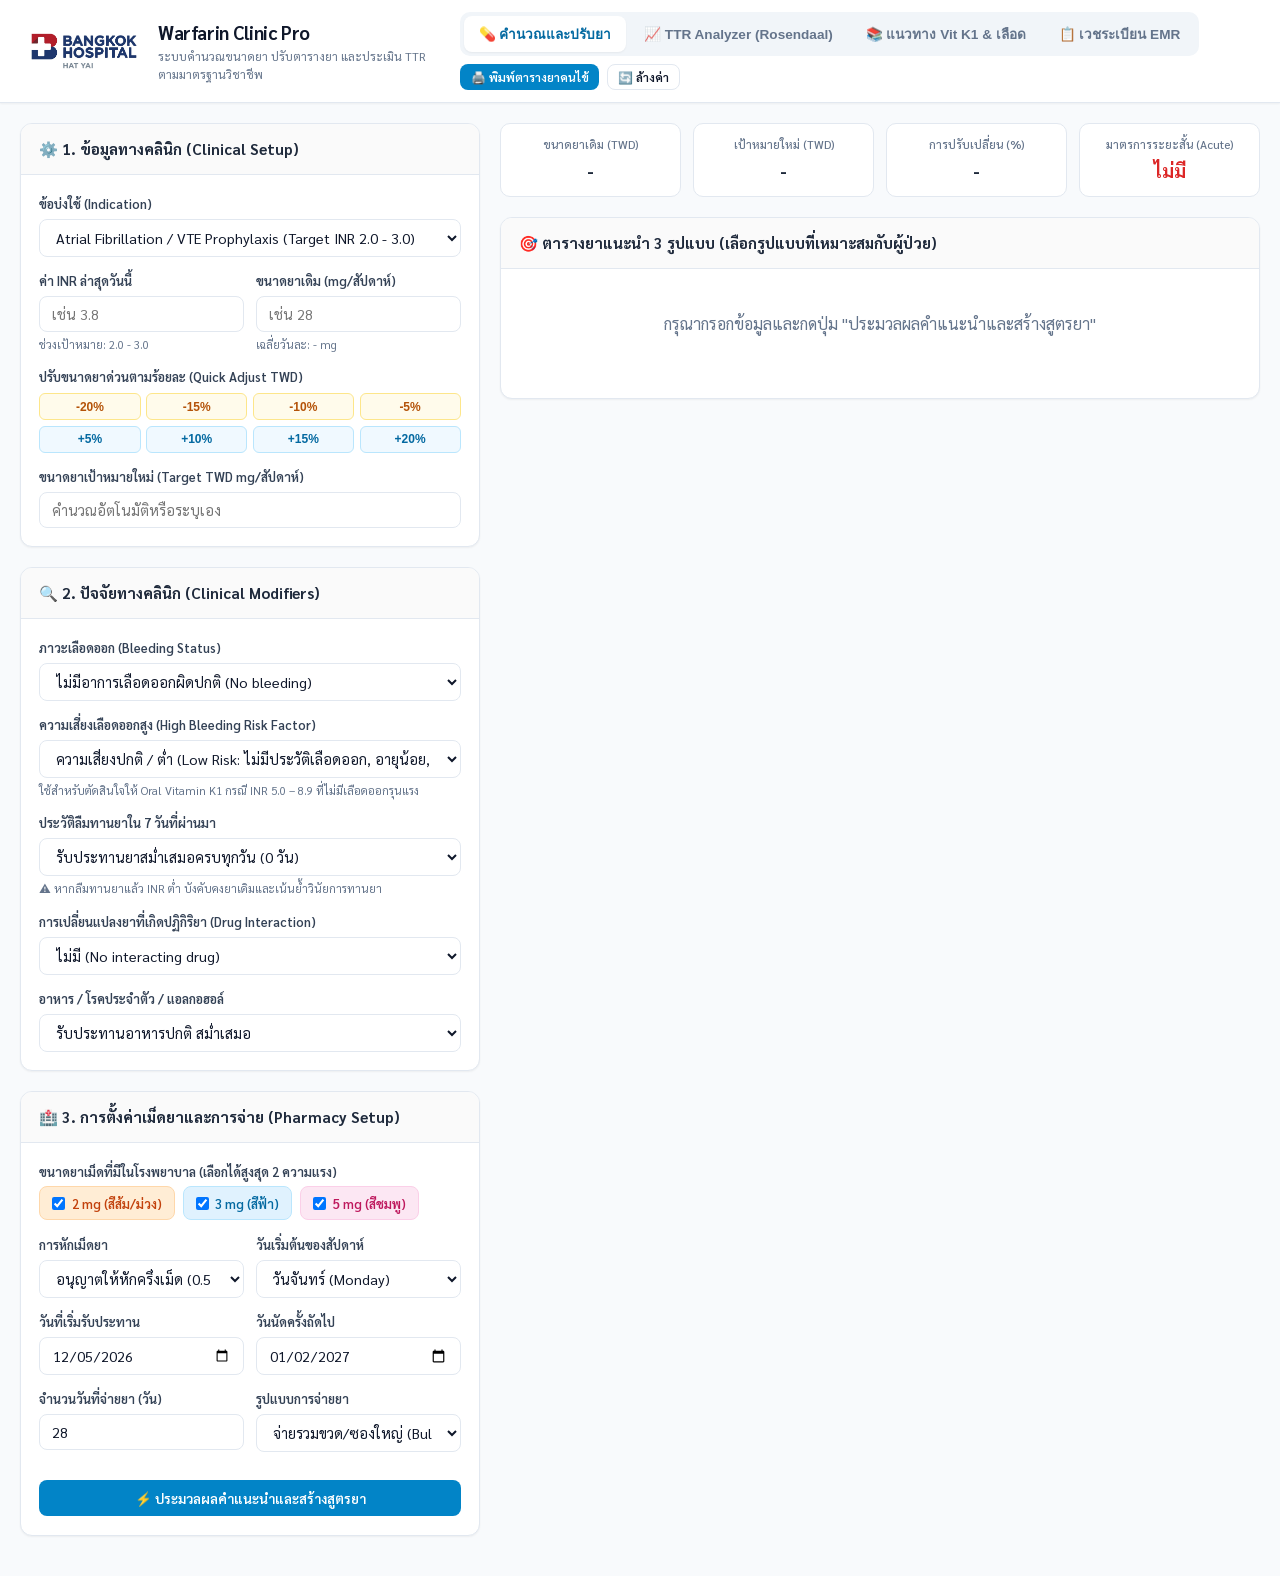
==== commit 2193c3e3: "Deploy modular architecture with multi-month calendar, SVG pills, and clinical protocol matrix" ====
--- a/index.html
+++ b/index.html
@@ -34,6 +34,7 @@
         <div class="tab-nav">
           <button type="button" class="tab-btn active" data-tab="tab-calculator">💊 คำนวณและปรับยา</button>
           <button type="button" class="tab-btn" data-tab="tab-ttr">📈 TTR Analyzer (Rosendaal)</button>
+          <button type="button" class="tab-btn" data-tab="tab-protocols">📚 แนวทาง Vit K1 & เลือด</button>
           <button type="button" class="tab-btn" data-tab="tab-export">📋 เวชระเบียน EMR</button>
         </div>
 
@@ -132,8 +133,17 @@
                 <select id="bleedingStatus" class="form-select">
                   <option value="none">ไม่มีอาการเลือดออกผิดปกติ (No bleeding)</option>
                   <option value="minor">เลือดออกเล็กน้อย เช่น เลือดกำเดา/แปรงฟันแล้วเลือดออก (Minor bleeding)</option>
-                  <option value="major">เลือดออกรุนแรง / อาเจียนเป็นเลือด / ถ่ายดำ / ซีดฮวบ (Major bleeding - ฉุกเฉิน)</option>
+                  <option value="major">🚨 เลือดออกรุนแรง / อาเจียนเป็นเลือด / ถ่ายดำ / ซีดฮวบ (Major bleeding - ฉุกเฉิน)</option>
                 </select>
+              </div>
+
+              <div class="form-group">
+                <label class="form-label" for="highBleedingRisk">ความเสี่ยงเลือดออกสูง (High Bleeding Risk Factor)</label>
+                <select id="highBleedingRisk" class="form-select">
+                  <option value="false">ความเสี่ยงปกติ / ต่ำ (Low Risk: ไม่มีประวัติเลือดออก, อายุน้อย, ไตปกติ)</option>
+                  <option value="true">⚠️ ความเสี่ยงสูง (High Risk: อายุ ≥ 65 ปี, ประวัติ GI bleed, eGFR < 30, ใช้ NSAIDs/Antiplatelet ร่วม, HAS-BLED ≥ 3)</option>
+                </select>
+                <div class="help-text">ใช้สำหรับตัดสินใจให้ Oral Vitamin K1 กรณี INR 5.0 – 8.9 ที่ไม่มีเลือดออกรุนแรง</div>
               </div>
 
               <div class="form-group">
@@ -295,22 +305,107 @@
                 </div>
               </div>
 
-              <!-- Selected Regimen Weekly Matrix -->
+              <!-- Selected Regimen Schedule Views (Calendar / Split / Weekly) -->
               <div id="selectedRegimenDetails" style="display: none;">
-                <h4 style="font-size: 0.9rem; margin-bottom: 0.5rem; color: #1e293b;">
-                  📅 ตารางรับประทานยาประจำสัปดาห์ (Maintenance Weekly Schedule)
-                </h4>
-                <table class="schedule-table" id="weeklyScheduleTable">
-                  <thead>
-                    <tr>
-                      <th>วัน</th>
-                      <th>ขนาดยา (mg)</th>
-                      <th>เม็ดยาที่รับประทาน</th>
-                      <th>ภาพเม็ดยา</th>
-                    </tr>
-                  </thead>
-                  <tbody id="weeklyScheduleTbody"></tbody>
-                </table>
+                
+                <!-- View Switcher -->
+                <div style="display: flex; justify-content: space-between; align-items: center; margin-bottom: 0.75rem; flex-wrap: wrap; gap: 0.5rem;">
+                  <h4 style="font-size: 0.95rem; color: #1e293b; font-weight: 700;">
+                    📅 ตารางการรับประทานยาตามวันจริง (Medication Schedule)
+                  </h4>
+                  <div class="calendar-view-switcher">
+                    <button type="button" class="cal-switch-btn active" data-view="calendar">📅 ปฏิทินรายเดือน (7 วัน)</button>
+                    <button type="button" class="cal-switch-btn" data-view="split">📋 ตารางแยกซองรายวัน</button>
+                    <button type="button" class="cal-switch-btn" data-view="weekly">🔄 ตารางรอบสัปดาห์</button>
+                  </div>
+                </div>
+
+                                <!-- Printable Patient Calendar Header (Visible only when printed) -->
+                <div class="print-patient-header" id="printPatientHeader">
+                  <div class="print-header-top">
+                    <div class="print-header-brand">
+                      <img src="assets/logo.jpg" alt="Logo" class="print-logo-img">
+                      <div>
+                        <h2 class="print-clinic-title">Warfarin Anticoagulation Clinic</h2>
+                        <div class="print-clinic-sub">ตารางการรับประทานยาวาร์ฟารินสำหรับผู้ป่วย (Patient Medication Calendar)</div>
+                      </div>
+                    </div>
+                    <div class="print-date-badge">
+                      วันที่สั่งยา: <strong id="printDateGenerated">-</strong>
+                    </div>
+                  </div>
+                  <div class="print-patient-meta-grid">
+                    <div class="print-meta-col">
+                      <div><strong>ชื่อ-นามสกุล:</strong> ___________________________________</div>
+                      <div style="margin-top: 5px;"><strong>ข้อบ่งใช้:</strong> <span id="printIndicationText">-</span></div>
+                    </div>
+                    <div class="print-meta-col">
+                      <div><strong>HN:</strong> ______________________</div>
+                      <div style="margin-top: 5px;"><strong>ช่วงเป้าหมาย (Target INR):</strong> <strong id="printTargetINRText" style="color:#0369a1;">2.0 – 3.0</strong></div>
+                    </div>
+                    <div class="print-meta-col">
+                      <div><strong>INR ครั้งนี้:</strong> <strong id="printCurrentINRText" style="color:#b45309;">-</strong></div>
+                      <div style="margin-top: 5px;"><strong>วันนัดตรวจครั้งถัดไป:</strong> <strong id="printNextApptText" style="color:#b91c1c;">-</strong></div>
+                    </div>
+                  </div>
+                </div>
+
+                <!-- VIEW 1: 7-Column Medication Calendar Grid -->
+                <div id="medicationCalendarContainer">
+                  <div class="calendar-wrapper">
+                    <div class="calendar-weekday-bar">
+                      <div>วันจันทร์ (Mon)</div>
+                      <div>วันอังคาร (Tue)</div>
+                      <div>วันพุธ (Wed)</div>
+                      <div>วันพฤหัสบดี (Thu)</div>
+                      <div>วันศุกร์ (Fri)</div>
+                      <div>วันเสาร์ (Sat)</div>
+                      <div>วันอาทิตย์ (Sun)</div>
+                    </div>
+                    <div class="calendar-grid" id="medicationCalendarGrid"></div>
+                  </div>
+                </div>
+
+                <!-- VIEW 2: Split-packet Daily Schedule Table -->
+                <div id="splitScheduleContainer" style="display: none;">
+                  <div class="split-table-wrapper">
+                    <table class="split-table">
+                      <thead>
+                        <tr>
+                          <th>ลำดับ</th>
+                          <th>วันที่</th>
+                          <th>วันในสัปดาห์</th>
+                          <th>ขนาดยา</th>
+                          <th>ภาพเม็ดยา</th>
+                          <th style="text-align: left;">วิธีรับประทาน</th>
+                        </tr>
+                      </thead>
+                      <tbody id="splitScheduleTbody"></tbody>
+                    </table>
+                  </div>
+                </div>
+
+                <!-- VIEW 3: Weekly 7-Day Matrix Table -->
+                <div id="weeklyScheduleContainer" style="display: none;">
+                  <table class="schedule-table" id="weeklyScheduleTable">
+                    <thead>
+                      <tr>
+                        <th>วัน</th>
+                        <th>ขนาดยา (mg)</th>
+                        <th>เม็ดยาที่รับประทาน</th>
+                        <th>ภาพเม็ดยา</th>
+                      </tr>
+                    </thead>
+                    <tbody id="weeklyScheduleTbody"></tbody>
+                  </table>
+                </div>
+
+                <!-- Patient Advice Instructions Banner -->
+                <div class="patient-advice-box">
+                  <strong>📌 คำแนะนำสำคัญสำหรับผู้ป่วย:</strong>
+                  รับประทานยาวันละ 1 ครั้ง ในเวลาเดียวกันทุกวัน (แนะนำช่วง 18.00 – 20.00 น.) | หากลืมรับประทานยา ให้รับประทานทันทีที่นึกได้ในวันนั้น <u>ห้ามเพิ่มขนาดยาเป็นสองเท่า</u> ในวันถัดไปโดยเด็ดขาด | หากมีอาการเลือดออกผิดปกติ เช่น เลือดกำเดาไหลไม่หยุด ถ่ายอุจจาระสีดำ หรือจ้ำเลือดขนาดใหญ่ผิดปกติ ให้มาพบแพทย์ทันที
+                </div>
+
               </div>
 
             </div>
@@ -407,6 +502,242 @@
       </div>
     </div>
 
+        <!-- TAB 4: CLINICAL PROTOCOLS & REFACTOR COMPARISON -->
+    <div class="tab-pane" id="tab-protocols">
+      <div class="card" style="margin-bottom: 1.5rem;">
+        <div class="card-header">
+          <h3>📚 แนวทางการบริหารยา Vitamin K1 (Phytonadione) และ Blood Products</h3>
+          <span class="badge-rank" style="background: var(--primary); color: #fff;">CHEST & Thai Heart Guidelines</span>
+        </div>
+        <div class="card-body">
+          <p style="font-size: 0.85rem; color: var(--text-muted); margin-bottom: 1.25rem;">
+            ตารางเปรียบเทียบแนวทางปฏิบัติทางคลินิกเมื่อผู้ป่วยมีระดับ INR สูงเกินเป้าหมาย หรือมีภาวะเลือดออกผิดปกติ สำหรับบุคลากรทางการแพทย์และเภสัชกรคลินิก
+          </p>
+
+          <!-- Table 1.1: Clinical Decision Matrix -->
+          <h4 style="font-size: 0.95rem; font-weight: 700; color: #1e293b; margin-bottom: 0.75rem;">
+            🔹 ตารางที่ 1.1: Clinical Decision Matrix (จำแนกตามระดับ INR และภาวะเลือดออก)
+          </h4>
+          <div class="protocol-table-wrapper">
+            <table class="protocol-matrix-table">
+              <thead>
+                <tr>
+                  <th style="width: 22%;">สถานการณ์ทางคลินิก (Clinical Condition)</th>
+                  <th style="width: 14%;">การจัดการ Warfarin</th>
+                  <th style="width: 24%;">การบริหาร Vitamin K1 (Phytonadione)</th>
+                  <th style="width: 22%;">การให้สารทดแทน Blood Products</th>
+                  <th style="width: 18%;">การติดตามผล (Monitoring)</th>
+                </tr>
+              </thead>
+              <tbody>
+                <tr class="row-warning-low">
+                  <td>
+                    <strong>INR 5.0 – 8.9</strong><br>
+                    <span class="badge-sub">ไม่มีเลือดออก & เสี่ยงต่ำ</span>
+                  </td>
+                  <td><span class="action-tag tag-hold">งดยา 1–2 มื้อ</span></td>
+                  <td><span class="action-tag tag-none">ไม่ต้องให้</span><br><small style="color:var(--text-muted);">ป้องกันภาวะดื้อยา</small></td>
+                  <td><span class="action-tag tag-none">ไม่ต้องให้</span></td>
+                  <td>ติดตาม INR จนเข้าเป้าหมาย แล้วเริ่มยาใหม่โดยลด TWD ลง 10%–20%</td>
+                </tr>
+                <tr class="row-warning-high">
+                  <td>
+                    <strong>INR 5.0 – 8.9</strong><br>
+                    <span class="badge-sub danger">ไม่มีเลือดออก แต่เสี่ยงเลือดออกสูง</span>
+                  </td>
+                  <td><span class="action-tag tag-hold">งดยา 1–2 มื้อ</span></td>
+                  <td>
+                    <strong style="color: #b45309;">Oral Vitamin K1: 1.0 – 2.5 mg</strong><br>
+                    <span class="route-badge oral">รับประทาน 1 ครั้ง</span>
+                  </td>
+                  <td><span class="action-tag tag-none">ไม่ต้องให้</span></td>
+                  <td>ตรวจ INR ซ้ำใน 24–48 ชม. แล้วปรับลด TWD ลง 10%–20%</td>
+                </tr>
+                <tr class="row-danger">
+                  <td>
+                    <strong>INR ≥ 9.0</strong><br>
+                    <span class="badge-sub danger">ไม่มีเลือดออกรุนแรง (วิกฤต)</span>
+                  </td>
+                  <td><span class="action-tag tag-hold">งดยาชั่วคราว (1–2 วัน)</span></td>
+                  <td>
+                    <strong style="color: #dc2626;">Oral Vitamin K1: 2.5 – 5.0 mg</strong><br>
+                    <span class="route-badge oral">รับประทาน 1 ครั้ง</span>
+                  </td>
+                  <td><span class="action-tag tag-none">ไม่ต้องให้</span></td>
+                  <td>ตรวจ INR ซ้ำใน 24 ชม. หากยังสูงพิจารณาให้ oral Vit K1 ซ้ำ 1.0–2.0 mg</td>
+                </tr>
+                <tr class="row-critical">
+                  <td>
+                    <strong>Major / Life-Threatening Bleeding</strong><br>
+                    <span class="badge-sub critical">ระดับ INR ใดๆ (ฉุกเฉินสูงสุด)</span>
+                  </td>
+                  <td><span class="action-tag tag-critical">หยุดยาทันที</span></td>
+                  <td>
+                    <strong style="color: #991b1b;">IV Vitamin K1: 10 mg</strong><br>
+                    <span class="route-badge iv">Slow IV Infusion อย่างน้อย 30 นาที</span>
+                  </td>
+                  <td>
+                    <strong style="color: #1e3a8a;">4-Factor PCC (25–50 IU/kg)</strong><br>
+                    <small style="color:var(--text-muted);">หรือ FFP (15 mL/kg) หากไม่มี PCC</small>
+                  </td>
+                  <td>เจาะ INR ซ้ำใน 30 นาที (หลัง PCC) หรือติดตามทุก 12 ชม. ให้ Vit K1 ซ้ำได้ทุก 12 ชม.</td>
+                </tr>
+              </tbody>
+            </table>
+          </div>
+
+          <!-- Table 1.2: Pharmacology & Administration Rules -->
+          <h4 style="font-size: 0.95rem; font-weight: 700; color: #1e293b; margin: 1.75rem 0 0.75rem 0;">
+            🔹 ตารางที่ 1.2: คุณสมบัติทางเภสัชวิทยาและการบริหารยา (Pharmacology & Administration Rules)
+          </h4>
+          <div class="protocol-table-wrapper">
+            <table class="protocol-matrix-table">
+              <thead>
+                <tr>
+                  <th style="width: 22%;">ตัวยา / สารทดแทน</th>
+                  <th style="width: 22%;">เส้นทางการให้ยา (Route)</th>
+                  <th style="width: 18%;">ระยะเวลาออกฤทธิ์ (Onset / Peak)</th>
+                  <th style="width: 38%;">ข้อควรระวังและเงื่อนไขความปลอดภัย (Safety & Warnings)</th>
+                </tr>
+              </thead>
+              <tbody>
+                <tr>
+                  <td><strong>Oral Vitamin K1 (Phytonadione)</strong></td>
+                  <td><span class="route-badge oral">รับประทาน (PO)</span></td>
+                  <td>Onset: 8–24 ชม.<br>Peak: 24 ชม.</td>
+                  <td>
+                    <span style="color: #166534; font-weight: 600;">✔ เป็นเส้นทางที่ปลอดภัยที่สุด</span><br>
+                    หลีกเลี่ยงการใช้ขนาดสูงเกินไปเพื่อป้องกันภาวะดื้อยาวาร์ฟาริน (Warfarin Resistance) เมื่อเริ่มยาใหม่
+                  </td>
+                </tr>
+                <tr>
+                  <td><strong>IV Vitamin K1 (Phytonadione)</strong></td>
+                  <td><span class="route-badge iv">หยดเข้าทางหลอดเลือดดำช้าๆ (Slow IV Infusion)</span></td>
+                  <td>Onset: 6–8 ชม.<br>Peak: 12–24 ชม.</td>
+                  <td>
+                    <span style="color: #b45309; font-weight: 600;">⚠️ ต้องผสมสารน้ำหยดช้าๆ อย่างน้อย 30 นาที</span> เพื่อป้องกันปฏิกิริยาแพ้รุนแรง (Anaphylaxis/Hypotension)<br>
+                    <span style="color: #dc2626; font-weight: 700;">❌ ห้ามฉีด IM หรือ SC เด็ดขาด</span> เนื่องจากดูดซึมไม่แน่นอนและเสี่ยงต่อการเกิดก้อนเลือดอุดกั้น (Hematoma)
+                  </td>
+                </tr>
+                <tr>
+                  <td><strong>4-Factor PCC (Prothrombin Complex Concentrate)</strong></td>
+                  <td><span class="product-badge pcc">IV Direct / Infusion</span></td>
+                  <td>Onset: ทันที (15–30 นาที)<br>Peak: ทันที</td>
+                  <td>
+                    <span style="color: #1e40af; font-weight: 600;">🌟 เป็น First-line Agent ในการแก้ไขภาวะเลือดออกวิกฤต</span><br>
+                    เนื่องจากมีปริมาณ Clotting Factors II, VII, IX, X เข้มข้น และใช้ปริมาตรสารน้ำน้อย
+                  </td>
+                </tr>
+                <tr>
+                  <td><strong>FFP (Fresh Frozen Plasma)</strong></td>
+                  <td><span class="product-badge ffp">IV Infusion</span></td>
+                  <td>Onset: ช้ากว่า PCC (ต้องใช้เวลาละลายและให้ปริมาตรมาก)</td>
+                  <td>
+                    <span style="color: #64748b; font-weight: 600;">ใช้เป็น Second-line เมื่อไม่มี PCC</span><br>
+                    ขนาดบริหารมาตรฐาน 15 mL/kg หรือ 2–4 units | <span style="color: #dc2626;">ระวังภาวะน้ำเกิน (Fluid Overload)</span>
+                  </td>
+                </tr>
+              </tbody>
+            </table>
+          </div>
+
+          <!-- Section 3: Web Application Rule Engine (JSON Logic) -->
+          <h4 style="font-size: 0.95rem; font-weight: 700; color: #1e293b; margin: 1.75rem 0 0.75rem 0;">
+            🔹 โครงสร้างเงื่อนไขสำหรับประมวลผล (Web Application Rules / JSON Logic)
+          </h4>
+          <div class="code-box">
+            <pre><code>{
+  "rules": [
+    {
+      "condition": "bleeding_status == 'MAJOR_BLEEDING'",
+      "action": {
+        "hold_warfarin": true,
+        "vitamin_k": { "dose_mg": 10, "route": "SLOW_IV_INFUSION", "duration_min": 30 },
+        "blood_product": { "primary": "4_FACTOR_PCC", "dose_units_per_kg": "25-50", "alternative": "FFP_15_ML_KG" },
+        "recheck_inr_hours": 0.5
+      }
+    },
+    {
+      "condition": "bleeding_status == 'NONE' && inr >= 9.0",
+      "action": {
+        "hold_warfarin": true,
+        "vitamin_k": { "dose_mg": 2.5, "route": "ORAL", "max_dose_mg": 5.0 },
+        "blood_product": null,
+        "recheck_inr_hours": 24
+      }
+    },
+    {
+      "condition": "bleeding_status == 'NONE' && inr >= 5.0 && inr < 9.0 && high_bleeding_risk == true",
+      "action": {
+        "hold_warfarin_doses": "1-2",
+        "vitamin_k": { "dose_mg": 1.0, "route": "ORAL", "max_dose_mg": 2.5 },
+        "blood_product": null,
+        "recheck_inr_hours": 24
+      }
+    }
+  ]
+}</code></pre>
+          </div>
+
+          <!-- Section 4: Key Improvements Table -->
+          <h4 style="font-size: 0.95rem; font-weight: 700; color: #1e293b; margin: 1.75rem 0 0.75rem 0;">
+            🔹 2. สรุปข้อปรับปรุงของ Code เดิม (Key Improvements & Refactor)
+          </h4>
+          <div class="protocol-table-wrapper">
+            <table class="protocol-matrix-table refactor-table">
+              <thead>
+                <tr>
+                  <th style="width: 22%;">ประเด็นตรรกะ (Logic Domain)</th>
+                  <th style="width: 25%;">โค้ดเดิม (Legacy Flawed Code)</th>
+                  <th style="width: 25%;">โค้ดระบบใหม่ (Refactored Logic)</th>
+                  <th style="width: 28%;">ผลลัพธ์ทางคลินิก (Clinical Impact)</th>
+                </tr>
+              </thead>
+              <tbody>
+                <tr>
+                  <td><strong>การคำนวณขนาดยาประจำสัปดาห์ (TWD Calculation)</strong></td>
+                  <td class="legacy-col">นำขนาดยาที่สั่งหยุดชั่วคราว (Hold dose เช่น 5 mg) ไปลบออกจาก Total Weekly Dose (TWD) ถาวร</td>
+                  <td class="refactored-col">แยกสัปดาห์แรก (Acute Transition) ออกจากสัปดาห์ถัดไป (Maintenance Regimen) อย่างเด็ดขาด</td>
+                  <td>
+                    <span class="badge-impact critical">ป้องกัน Permanent Underdosing</span><br>
+                    ลดความเสี่ยงต่อการเกิดลิ่มเลือดอุดตันซ้ำ (Thromboembolism / Ischemic Stroke)
+                  </td>
+                </tr>
+                <tr>
+                  <td><strong>การคำนวณ TTR (Rosendaal Interpolation)</strong></td>
+                  <td class="legacy-col">คำนวณแบบ Simple Percentage (PINRR) หรือประมวลผลช่วงวันที่นัดเจาะผิดพลาดเมื่อวันนัดไม่สม่ำเสมอ</td>
+                  <td class="refactored-col">ใช้ Linear Interpolation ตามวิธี Rosendaal Method คำนวณตามจำนวนวันจริง (Person-Time)</td>
+                  <td>
+                    <span class="badge-impact success">มาตรฐานสากล Gold Standard</span><br>
+                    ได้ค่า TTR ที่สะท้อนคุณภาพการควบคุมระดับยาที่แท้จริงตามเกณฑ์มาตรฐาน (Target TTR ≥ 65% – 70%)
+                  </td>
+                </tr>
+                <tr>
+                  <td><strong>การจัดการภาวะ INR สูงวิกฤต (High INR Crisis)</strong></td>
+                  <td class="legacy-col">คำนวณเฉพาะการลดขนาดยา โดยไม่ได้ประเมินภาวะ Bleeding และปัจจัยเสี่ยงร่วม</td>
+                  <td class="refactored-col">ประมวลผล Rule-Based Engine ครอบคลุมทั้ง INR, Bleeding Severity, High Risk Factors และชนิดลิ้นหัวใจ</td>
+                  <td>
+                    <span class="badge-impact warning">ความปลอดภัยสูงสุด</span><br>
+                    แนะนำการสั่งใช้อย่างถูกต้อง ทั้งชนิดขนาดยา (Oral/IV Vitamin K1) และสารทดแทน Blood Products
+                  </td>
+                </tr>
+                <tr>
+                  <td><strong>การจัดตารางเม็ดยา (Tablet Fractional Allocation)</strong></td>
+                  <td class="legacy-col">กระจายเม็ดยาโดยอาจเกิดเศษยารายวันที่ไม่สามารถหักเม็ดได้จริง</td>
+                  <td class="refactored-col">คำนวณจับคู่ความแรงเม็ดยาที่มีจริง (2, 3, 5 mg) พร้อมรองรับการหักครึ่งเม็ด (0.5 เม็ด) และเกลี่ยขนาดยาลงตารางรายวันสม่ำเสมอ</td>
+                  <td>
+                    <span class="badge-impact success">ลด Medication Error</span><br>
+                    ผู้ป่วยทานยาง่าย ไม่สับสน เพิ่มความร่วมมือในการรับประทานยา (Adherence)
+                  </td>
+                </tr>
+              </tbody>
+            </table>
+          </div>
+
+        </div>
+      </div>
+    </div>
+
     <!-- TAB 3: EMR EXPORT NOTE -->
     <div class="tab-pane" id="tab-export">
       <div class="card">
--- a/css/styles.css
+++ b/css/styles.css
@@ -0,0 +1,1227 @@
+/* ==========================================================================
+   Warfarin Clinic Pro - Design System & Stylesheet
+   Designed by Web App Designer & Senior Web App Developer
+   ========================================================================== */
+:root {
+  --primary: #0284c7;
+  --primary-dark: #0369a1;
+  --primary-light: #e0f2fe;
+  --accent: #0f766e;
+  --bg: #f8fafc;
+  --card-bg: #ffffff;
+  --text: #0f172a;
+  --text-muted: #64748b;
+  --border: #e2e8f0;
+  
+  /* Standardized Thai Tablet Colors */
+  --tab2-color: #f97316; /* 2 mg: Orange/Amber */
+  --tab2-bg: #ffedd5;
+  --tab3-color: #0284c7; /* 3 mg: Sky Blue */
+  --tab3-bg: #e0f2fe;
+  --tab5-color: #ec4899; /* 5 mg: Rose/Pink */
+  --tab5-bg: #fce7f3;
+
+  /* Safety Alert Palette */
+  --danger: #ef4444;
+  --danger-bg: #fef2f2;
+  --danger-border: #fecaca;
+  --warning: #f59e0b;
+  --warning-bg: #fffbeb;
+  --warning-border: #fde68a;
+  --success: #10b981;
+  --success-bg: #ecfdf5;
+  --success-border: #a7f3d0;
+  --info: #3b82f6;
+  --info-bg: #eff6ff;
+  --info-border: #bfdbfe;
+  
+  --shadow-sm: 0 1px 2px 0 rgb(0 0 0 / 0.05);
+  --shadow: 0 4px 6px -1px rgb(0 0 0 / 0.1), 0 2px 4px -2px rgb(0 0 0 / 0.1);
+  --radius: 12px;
+}
+
+* { box-sizing: border-box; margin: 0; padding: 0; }
+body {
+  font-family: 'Sarabun', 'Inter', -apple-system, BlinkMacSystemFont, "Segoe UI", Roboto, sans-serif;
+  background: var(--bg);
+  color: var(--text);
+  line-height: 1.5;
+  -webkit-font-smoothing: antialiased;
+}
+
+/* Header & Navigation Bar */
+header.app-header {
+  background: #ffffff;
+  border-bottom: 1px solid var(--border);
+  position: sticky;
+  top: 0;
+  z-index: 50;
+  box-shadow: var(--shadow-sm);
+}
+.header-container {
+  max-width: 1440px;
+  margin: 0 auto;
+  padding: 0.75rem 1.5rem;
+  display: flex;
+  align-items: center;
+  justify-content: space-between;
+  gap: 1rem;
+}
+.brand { display: flex; align-items: center; gap: 0.85rem; }
+.brand-logo-img {
+  height: 44px;
+  width: auto;
+  object-fit: contain;
+  border-radius: 6px;
+}
+.brand-title h1 {
+  font-size: 1.15rem;
+  font-weight: 700;
+  color: #0f172a;
+  letter-spacing: -0.02em;
+}
+.brand-title p {
+  font-size: 0.75rem;
+  color: var(--text-muted);
+}
+.header-actions {
+  display: flex;
+  align-items: center;
+  gap: 0.5rem;
+  flex-wrap: wrap;
+}
+
+/* Tab Navigation */
+.tab-nav {
+  display: flex;
+  background: #f1f5f9;
+  padding: 0.25rem;
+  border-radius: 10px;
+  gap: 0.25rem;
+}
+.tab-btn {
+  padding: 0.45rem 0.9rem;
+  border: none;
+  background: transparent;
+  border-radius: 8px;
+  font-size: 0.85rem;
+  font-weight: 600;
+  color: var(--text-muted);
+  cursor: pointer;
+  transition: all 0.2s;
+}
+.tab-btn.active {
+  background: #ffffff;
+  color: var(--primary-dark);
+  box-shadow: var(--shadow-sm);
+}
+
+/* Buttons */
+.btn {
+  display: inline-flex;
+  align-items: center;
+  justify-content: center;
+  gap: 0.4rem;
+  padding: 0.5rem 0.9rem;
+  border-radius: 8px;
+  font-size: 0.85rem;
+  font-weight: 600;
+  cursor: pointer;
+  transition: all 0.15s ease-in-out;
+  border: 1px solid transparent;
+  font-family: inherit;
+}
+.btn-primary { background: var(--primary); color: #ffffff; }
+.btn-primary:hover { background: var(--primary-dark); }
+.btn-secondary { background: #ffffff; border-color: var(--border); color: var(--text); }
+.btn-secondary:hover { background: #f8fafc; border-color: #cbd5e1; }
+.btn-sm { padding: 0.25rem 0.6rem; font-size: 0.75rem; }
+
+/* Main Layout */
+.main-container {
+  max-width: 1440px;
+  margin: 1.25rem auto;
+  padding: 0 1.25rem;
+}
+.tab-pane { display: none; }
+.tab-pane.active { display: block; }
+
+.grid-2col {
+  display: grid;
+  grid-template-columns: 460px 1fr;
+  gap: 1.25rem;
+  align-items: start;
+}
+@media (max-width: 1080px) {
+  .grid-2col { grid-template-columns: 1fr; }
+}
+
+/* Card System */
+.card {
+  background: var(--card-bg);
+  border: 1px solid var(--border);
+  border-radius: var(--radius);
+  box-shadow: var(--shadow-sm);
+  overflow: hidden;
+  margin-bottom: 1.25rem;
+}
+.card-header {
+  padding: 0.85rem 1.15rem;
+  border-bottom: 1px solid var(--border);
+  display: flex;
+  align-items: center;
+  justify-content: space-between;
+  background: #fafafa;
+}
+.card-header h3 {
+  font-size: 0.95rem;
+  font-weight: 700;
+  color: #1e293b;
+  display: flex;
+  align-items: center;
+  gap: 0.5rem;
+}
+.card-body { padding: 1.15rem; }
+
+/* Form Controls */
+.form-group { margin-bottom: 0.9rem; }
+.form-group:last-child { margin-bottom: 0; }
+.form-label {
+  display: block;
+  font-size: 0.8rem;
+  font-weight: 600;
+  color: #334155;
+  margin-bottom: 0.35rem;
+}
+.form-control, .form-select {
+  width: 100%;
+  padding: 0.5rem 0.75rem;
+  border: 1px solid var(--border);
+  border-radius: 8px;
+  font-size: 0.9rem;
+  color: var(--text);
+  background: #ffffff;
+  transition: border-color 0.15s, box-shadow 0.15s;
+  font-family: inherit;
+}
+.form-control:focus, .form-select:focus {
+  outline: none;
+  border-color: var(--primary);
+  box-shadow: 0 0 0 3px rgba(2, 132, 199, 0.15);
+}
+.form-row {
+  display: grid;
+  grid-template-columns: 1fr 1fr;
+  gap: 0.75rem;
+}
+.help-text {
+  font-size: 0.72rem;
+  color: var(--text-muted);
+  margin-top: 0.25rem;
+}
+
+/* Quick Adjust Group */
+.quick-adjust-group {
+  display: grid;
+  grid-template-columns: repeat(4, 1fr);
+  gap: 0.35rem;
+  margin-top: 0.4rem;
+}
+.quick-btn {
+  padding: 0.35rem;
+  border: 1px solid var(--border);
+  border-radius: 6px;
+  background: #fff;
+  font-size: 0.75rem;
+  font-weight: 600;
+  cursor: pointer;
+  text-align: center;
+  transition: all 0.15s;
+}
+.quick-btn.inc { color: #0369a1; background: #f0f9ff; border-color: #bae6fd; }
+.quick-btn.inc:hover { background: #e0f2fe; }
+.quick-btn.dec { color: #b45309; background: #fffbeb; border-color: #fde68a; }
+.quick-btn.dec:hover { background: #fef3c7; }
+
+/* Tablet Strength Pills */
+.pill-checkbox-group {
+  display: flex;
+  gap: 0.5rem;
+  flex-wrap: wrap;
+}
+.pill-check-label {
+  display: flex;
+  align-items: center;
+  gap: 0.4rem;
+  padding: 0.4rem 0.75rem;
+  border-radius: 8px;
+  border: 1px solid var(--border);
+  font-size: 0.8rem;
+  font-weight: 600;
+  cursor: pointer;
+  user-select: none;
+}
+.pill-check-label.strength-2 { border-color: #fed7aa; background: var(--tab2-bg); color: #c2410c; }
+.pill-check-label.strength-3 { border-color: #bae6fd; background: var(--tab3-bg); color: #0369a1; }
+.pill-check-label.strength-5 { border-color: #fbcfe8; background: var(--tab5-bg); color: #be185d; }
+
+/* Clinical Alerts */
+.clinical-alert {
+  padding: 0.85rem 1rem;
+  border-radius: 10px;
+  margin-bottom: 1rem;
+  display: flex;
+  gap: 0.75rem;
+  align-items: flex-start;
+  border: 1px solid transparent;
+}
+.clinical-alert.danger { background: var(--danger-bg); border-color: var(--danger-border); color: #991b1b; }
+.clinical-alert.warning { background: var(--warning-bg); border-color: var(--warning-border); color: #92400e; }
+.clinical-alert.success { background: var(--success-bg); border-color: var(--success-border); color: #065f46; }
+.clinical-alert.info { background: var(--info-bg); border-color: var(--info-border); color: #1e40af; }
+.alert-icon { font-size: 1.25rem; line-height: 1; }
+.alert-content h4 { font-size: 0.85rem; font-weight: 700; margin-bottom: 0.2rem; }
+.alert-content p, .alert-content ul { font-size: 0.8rem; }
+.alert-content ul { margin-left: 1.25rem; margin-top: 0.25rem; }
+
+/* Dose Metrics Summary */
+.metric-grid {
+  display: grid;
+  grid-template-columns: repeat(4, 1fr);
+  gap: 0.75rem;
+  margin-bottom: 1.25rem;
+}
+.metric-box {
+  background: #ffffff;
+  border: 1px solid var(--border);
+  border-radius: 10px;
+  padding: 0.75rem;
+  text-align: center;
+}
+.metric-label { font-size: 0.72rem; color: var(--text-muted); font-weight: 500; }
+.metric-value { font-size: 1.15rem; font-weight: 700; color: #1e293b; margin-top: 0.2rem; }
+.metric-value.inc { color: #0284c7; }
+.metric-value.dec { color: #ea580c; }
+.metric-value.hold { color: #dc2626; }
+
+/* Regimen Candidates */
+.regimen-candidates {
+  display: grid;
+  grid-template-columns: repeat(3, 1fr);
+  gap: 0.75rem;
+  margin-bottom: 1.25rem;
+}
+@media (max-width: 768px) {
+  .regimen-candidates { grid-template-columns: 1fr; }
+}
+.candidate-card {
+  border: 2px solid var(--border);
+  border-radius: 10px;
+  padding: 0.85rem;
+  background: #ffffff;
+  cursor: pointer;
+  transition: all 0.2s;
+}
+.candidate-card:hover { border-color: #93c5fd; transform: translateY(-2px); }
+.candidate-card.selected {
+  border-color: var(--primary);
+  background: #f0f9ff;
+  box-shadow: 0 0 0 3px rgba(2, 132, 199, 0.15);
+}
+.badge-rank {
+  display: inline-block;
+  padding: 0.15rem 0.5rem;
+  border-radius: 6px;
+  font-size: 0.7rem;
+  font-weight: 700;
+  background: #e2e8f0;
+  color: #334155;
+  margin-bottom: 0.4rem;
+}
+.candidate-card.selected .badge-rank { background: var(--primary); color: #fff; }
+.candidate-weekly { font-size: 1.1rem; font-weight: 700; color: #0f172a; }
+.candidate-meta { font-size: 0.72rem; color: var(--text-muted); margin-top: 0.25rem; }
+
+/* Schedule Table */
+.schedule-table {
+  width: 100%;
+  border-collapse: collapse;
+  margin-bottom: 1rem;
+}
+.schedule-table th, .schedule-table td {
+  padding: 0.6rem 0.75rem;
+  text-align: center;
+  border: 1px solid var(--border);
+  font-size: 0.85rem;
+}
+.schedule-table th { background: #f8fafc; font-weight: 700; color: #334155; }
+.schedule-table td.day-name { font-weight: 600; text-align: left; background: #fafafa; }
+
+/* Pill Badges */
+.pill-badge {
+  display: inline-flex;
+  align-items: center;
+  gap: 0.25rem;
+  padding: 0.2rem 0.5rem;
+  border-radius: 9999px;
+  font-size: 0.75rem;
+  font-weight: 700;
+  margin: 0.1rem;
+}
+.pill-badge.pill-2 { background: var(--tab2-bg); color: var(--tab2-color); border: 1px solid #fed7aa; }
+.pill-badge.pill-3 { background: var(--tab3-bg); color: var(--tab3-color); border: 1px solid #bae6fd; }
+.pill-badge.pill-5 { background: var(--tab5-bg); color: var(--tab5-color); border: 1px solid #fbcfe8; }
+.pill-badge.pill-hold { background: #fee2e2; color: #dc2626; border: 1px solid #fca5a5; }
+
+/* TTR Analyzer */
+.ttr-gauge-card {
+  background: #ffffff;
+  border: 1px solid var(--border);
+  border-radius: var(--radius);
+  padding: 1.5rem;
+  text-align: center;
+  margin-bottom: 1.25rem;
+}
+.ttr-score-number { font-size: 3rem; font-weight: 800; letter-spacing: -0.03em; }
+.ttr-status-badge {
+  display: inline-block;
+  padding: 0.35rem 1rem;
+  border-radius: 9999px;
+  font-size: 0.85rem;
+  font-weight: 700;
+  margin-top: 0.5rem;
+}
+.ttr-table {
+  width: 100%;
+  border-collapse: collapse;
+  margin-top: 1rem;
+}
+.ttr-table th, .ttr-table td {
+  padding: 0.5rem 0.75rem;
+  border: 1px solid var(--border);
+  font-size: 0.82rem;
+  text-align: center;
+}
+
+/* Print Optimization */
+@media print {
+  body { background: #fff !important; color: #000 !important; font-size: 11pt; }
+  header.app-header, .tab-nav, .btn, .no-print, .grid-2col > div:first-child { display: none !important; }
+  .grid-2col { display: block !important; }
+  .main-container { max-width: 100% !important; margin: 0 !important; padding: 0 !important; }
+  .card { border: none !important; box-shadow: none !important; margin-bottom: 1rem !important; }
+  .card-header { background: #fff !important; border-bottom: 2px solid #000 !important; }
+  .schedule-table th, .schedule-table td { border: 1px solid #333 !important; padding: 4px 6px !important; }
+}
+
+
+/* ==========================================================================
+   Medication Calendar & Split Schedule Styles
+   ========================================================================== */
+.calendar-view-switcher {
+  display: flex;
+  gap: 0.5rem;
+  margin-bottom: 1rem;
+  background: #f1f5f9;
+  padding: 0.3rem;
+  border-radius: 10px;
+  width: fit-content;
+}
+.cal-switch-btn {
+  padding: 0.4rem 0.85rem;
+  border: none;
+  background: transparent;
+  border-radius: 8px;
+  font-size: 0.82rem;
+  font-weight: 600;
+  color: var(--text-muted);
+  cursor: pointer;
+  transition: all 0.2s;
+  font-family: inherit;
+}
+.cal-switch-btn.active {
+  background: #ffffff;
+  color: var(--primary-dark);
+  box-shadow: var(--shadow-sm);
+}
+
+.calendar-wrapper {
+  background: #ffffff;
+  border: 1px solid var(--border);
+  border-radius: var(--radius);
+  overflow: hidden;
+  margin-bottom: 1.25rem;
+}
+.calendar-weekday-bar {
+  display: grid;
+  grid-template-columns: repeat(7, 1fr);
+  background: #f8fafc;
+  border-bottom: 2px solid var(--border);
+  text-align: center;
+  font-size: 0.82rem;
+  font-weight: 700;
+  color: #334155;
+  padding: 0.6rem 0;
+}
+.calendar-weekday-bar div {
+  padding: 0.2rem;
+}
+.calendar-grid {
+  display: grid;
+  grid-template-columns: repeat(7, 1fr);
+  gap: 1px;
+  background: var(--border);
+}
+.calendar-cell {
+  background: #ffffff;
+  padding: 0.75rem 0.6rem;
+  min-height: 140px;
+  display: flex;
+  flex-direction: column;
+  justify-content: space-between;
+  transition: background-color 0.15s;
+  position: relative;
+}
+.calendar-cell:hover {
+  background: #f8fafc;
+}
+.calendar-cell.hold-day {
+  background: #fff5f5;
+  border: 2px solid #fca5a5;
+}
+.calendar-cell-header {
+  display: flex;
+  align-items: center;
+  justify-content: space-between;
+  margin-bottom: 0.4rem;
+}
+.cal-date-badge {
+  font-size: 0.75rem;
+  font-weight: 700;
+  color: #1e293b;
+}
+.cal-weekday-badge {
+  font-size: 0.68rem;
+  color: var(--text-muted);
+  font-weight: 600;
+}
+.cal-dose-val {
+  font-size: 1.25rem;
+  font-weight: 800;
+  color: var(--primary-dark);
+  line-height: 1.2;
+}
+.calendar-cell.hold-day .cal-dose-val {
+  color: var(--danger);
+  font-size: 1.05rem;
+}
+.cal-pills-visual {
+  display: flex;
+  flex-wrap: wrap;
+  gap: 0.2rem;
+  margin: 0.4rem 0;
+}
+.cal-instructions {
+  font-size: 0.72rem;
+  color: #475569;
+  line-height: 1.35;
+  margin-top: auto;
+  padding-top: 0.35rem;
+  border-top: 1px dashed #f1f5f9;
+}
+
+@media (max-width: 1024px) {
+  .calendar-weekday-bar { display: none; }
+  .calendar-grid { grid-template-columns: repeat(2, 1fr); gap: 8px; background: transparent; }
+  .calendar-cell { border: 1px solid var(--border); border-radius: 8px; min-height: 120px; }
+}
+@media (max-width: 640px) {
+  .calendar-grid { grid-template-columns: 1fr; }
+}
+
+/* Split Schedule Table */
+.split-table-wrapper {
+  max-height: 480px;
+  overflow-y: auto;
+  border: 1px solid var(--border);
+  border-radius: 8px;
+  margin-bottom: 1rem;
+}
+.split-table {
+  width: 100%;
+  border-collapse: collapse;
+  font-size: 0.82rem;
+}
+.split-table th, .split-table td {
+  padding: 0.55rem 0.75rem;
+  border-bottom: 1px solid var(--border);
+  text-align: center;
+}
+.split-table th {
+  background: #f8fafc;
+  font-weight: 700;
+  color: #334155;
+  position: sticky;
+  top: 0;
+  z-index: 10;
+}
+.split-table tr.hold-row {
+  background: #fff5f5;
+  color: #991b1b;
+}
+
+/* Patient Calendar Printable Sheet */
+.patient-advice-box {
+  background: #eff6ff;
+  border: 1px solid #bfdbfe;
+  border-radius: 8px;
+  padding: 0.75rem 1rem;
+  margin-top: 1rem;
+  font-size: 0.8rem;
+  color: #1e3a8a;
+  line-height: 1.5;
+}
+
+
+/* ==========================================================================
+   Pill Graphics & Multi-Month Calendar Styles
+   Designed by Web App Designer & Clinical Pharmacist
+   ========================================================================== */
+
+/* Authentic Tablet Visuals */
+.pill-icon {
+  width: 24px;
+  height: 24px;
+  border-radius: 50%;
+  border: 2px solid currentColor;
+  display: inline-flex;
+  align-items: center;
+  justify-content: center;
+  position: relative;
+  background: currentColor;
+  box-shadow: 0 1px 3px rgba(0,0,0,0.15);
+  vertical-align: middle;
+  flex-shrink: 0;
+}
+.pill-icon.full::after {
+  content: '';
+  position: absolute;
+  top: 2px;
+  bottom: 2px;
+  left: 50%;
+  width: 1px;
+  background: rgba(255,255,255,0.4);
+}
+.pill-icon.half {
+  background: linear-gradient(to right, currentColor 50%, #ffffff 50%);
+}
+.pill-icon.half::after {
+  content: '';
+  position: absolute;
+  top: 0;
+  bottom: 0;
+  left: 50%;
+  width: 1px;
+  background: rgba(0,0,0,0.25);
+}
+.pill-icon.hold {
+  background: #fee2e2;
+  border: 2px dashed #dc2626;
+}
+
+.pill-group-cell {
+  display: flex;
+  justify-content: center;
+  align-items: center;
+  gap: 6px;
+  flex-wrap: wrap;
+  margin: 6px 0;
+}
+
+/* Pill Legend Bar */
+.pill-legend-bar {
+  display: flex;
+  align-items: center;
+  gap: 1rem;
+  flex-wrap: wrap;
+  padding: 0.75rem 1rem;
+  background: #f8fafc;
+  border: 1px solid var(--border);
+  border-radius: 10px;
+  margin-bottom: 1rem;
+  font-size: 0.8rem;
+  font-weight: 600;
+}
+.pill-legend-item {
+  display: flex;
+  align-items: center;
+  gap: 0.4rem;
+}
+
+/* Multi-Month Calendar Block */
+.month-calendar-block {
+  background: #ffffff;
+  border: 1px solid var(--border);
+  border-radius: var(--radius);
+  overflow: hidden;
+  margin-bottom: 1.5rem;
+  box-shadow: var(--shadow-sm);
+  page-break-inside: avoid;
+}
+.month-header {
+  background: linear-gradient(135deg, #f8fafc 0%, #f1f5f9 100%);
+  padding: 0.75rem 1.25rem;
+  border-bottom: 2px solid var(--border);
+  display: flex;
+  align-items: center;
+  justify-content: space-between;
+}
+.month-header h4 {
+  font-size: 1rem;
+  font-weight: 700;
+  color: #1e293b;
+  display: flex;
+  align-items: center;
+  gap: 0.5rem;
+}
+.month-badge {
+  padding: 0.2rem 0.6rem;
+  border-radius: 9999px;
+  font-size: 0.75rem;
+  font-weight: 700;
+  background: var(--primary-light);
+  color: var(--primary-dark);
+}
+
+/* 7-Column Weekday Bar */
+.calendar-weekday-bar {
+  display: grid;
+  grid-template-columns: repeat(7, 1fr);
+  background: #ffffff;
+  border-bottom: 1px solid var(--border);
+  text-align: center;
+  font-size: 0.8rem;
+  font-weight: 700;
+}
+.weekday-col {
+  padding: 0.55rem 0.2rem;
+  color: #334155;
+}
+.weekday-col.sat {
+  color: #7c3aed; /* Purple for Saturday */
+  background: #faf5ff;
+}
+.weekday-col.sun {
+  color: #e11d48; /* Red/Rose for Sunday */
+  background: #fff1f2;
+}
+
+/* 7-Column Calendar Grid */
+.calendar-grid {
+  display: grid;
+  grid-template-columns: repeat(7, 1fr);
+  gap: 1px;
+  background: var(--border);
+}
+.calendar-cell {
+  background: #ffffff;
+  padding: 0.65rem 0.5rem;
+  min-height: 125px;
+  display: flex;
+  flex-direction: column;
+  justify-content: space-between;
+  transition: all 0.15s;
+  position: relative;
+}
+.calendar-cell:hover {
+  background: #f8fafc;
+}
+.calendar-cell.sat-cell {
+  background: #fdfcff;
+}
+.calendar-cell.sun-cell {
+  background: #fffafa;
+}
+.calendar-cell.empty-cell {
+  background: #f8fafc;
+  opacity: 0.5;
+}
+.calendar-cell.inactive-cell {
+  background: #fafafa;
+  color: #94a3b8;
+}
+.calendar-cell.hold-day {
+  background: #fef2f2 !important;
+  border: 2px solid #ef4444 !important;
+  box-shadow: inset 0 0 0 1px #f87171;
+}
+
+/* Cell Elements */
+.cal-cell-top {
+  display: flex;
+  align-items: center;
+  justify-content: space-between;
+}
+.cal-date-num {
+  font-size: 0.95rem;
+  font-weight: 800;
+  color: #1e293b;
+  width: 24px;
+  height: 24px;
+  display: flex;
+  align-items: center;
+  justify-content: center;
+  border-radius: 50%;
+}
+.calendar-cell.active-treatment .cal-date-num {
+  background: #e2e8f0;
+}
+.calendar-cell.sat-cell.active-treatment .cal-date-num {
+  background: #ede9fe;
+  color: #6d28d9;
+}
+.calendar-cell.sun-cell.active-treatment .cal-date-num {
+  background: #ffe4e6;
+  color: #be123c;
+}
+
+.cal-dose-badge {
+  font-size: 1.1rem;
+  font-weight: 800;
+  color: var(--primary-dark);
+  text-align: center;
+  margin: 2px 0;
+  line-height: 1.2;
+}
+.calendar-cell.hold-day .cal-dose-badge {
+  color: var(--danger);
+  font-size: 0.9rem;
+}
+
+.cal-tab-caption {
+  font-size: 0.68rem;
+  color: #475569;
+  text-align: center;
+  line-height: 1.3;
+  margin-top: auto;
+  padding-top: 4px;
+}
+.calendar-cell.hold-day .cal-tab-caption {
+  color: #dc2626;
+  font-weight: 700;
+}
+
+/* Responsive adjustments */
+@media (max-width: 900px) {
+  .calendar-weekday-bar { font-size: 0.7rem; }
+  .calendar-cell { min-height: 110px; padding: 0.4rem 0.3rem; }
+  .pill-icon { width: 20px; height: 20px; }
+  .cal-dose-badge { font-size: 0.95rem; }
+}
+
+/* ==========================================================================
+   Clinical Protocol Tables, Badges & Emergency Orders
+   Designed for Warfarin Clinic Pro
+   ========================================================================== */
+
+/* Protocol Tables */
+.protocol-table-wrapper {
+  overflow-x: auto;
+  border: 1px solid var(--border);
+  border-radius: var(--radius);
+  margin-bottom: 1.25rem;
+  background: #ffffff;
+}
+
+.protocol-matrix-table {
+  width: 100%;
+  border-collapse: collapse;
+  font-size: 0.82rem;
+  text-align: left;
+}
+
+.protocol-matrix-table th {
+  background: #f8fafc;
+  color: #1e293b;
+  font-weight: 700;
+  padding: 0.75rem 0.85rem;
+  border-bottom: 2px solid var(--border);
+  white-space: nowrap;
+}
+
+.protocol-matrix-table td {
+  padding: 0.75rem 0.85rem;
+  border-bottom: 1px solid var(--border);
+  vertical-align: top;
+  line-height: 1.45;
+}
+
+.protocol-matrix-table tr:last-child td {
+  border-bottom: none;
+}
+
+/* Row highlights */
+.protocol-matrix-table tr.row-warning-low { background: #fffdfa; }
+.protocol-matrix-table tr.row-warning-high { background: #fefce8; }
+.protocol-matrix-table tr.row-danger { background: #fff5f5; }
+.protocol-matrix-table tr.row-critical { background: #fef2f2; }
+
+/* Badges & Tags */
+.badge-sub {
+  display: inline-block;
+  padding: 0.15rem 0.45rem;
+  border-radius: 4px;
+  font-size: 0.7rem;
+  font-weight: 600;
+  background: #f1f5f9;
+  color: #475569;
+  margin-top: 3px;
+}
+.badge-sub.danger { background: #fee2e2; color: #b91c1c; }
+.badge-sub.critical { background: #fca5a5; color: #7f1d1d; font-weight: 700; }
+
+.action-tag {
+  display: inline-block;
+  padding: 0.2rem 0.55rem;
+  border-radius: 6px;
+  font-size: 0.72rem;
+  font-weight: 700;
+}
+.action-tag.tag-hold { background: #ffedd5; color: #c2410c; }
+.action-tag.tag-none { background: #f1f5f9; color: #64748b; }
+.action-tag.tag-critical { background: #dc2626; color: #ffffff; }
+
+.route-badge {
+  display: inline-block;
+  padding: 0.2rem 0.5rem;
+  border-radius: 9999px;
+  font-size: 0.7rem;
+  font-weight: 700;
+}
+.route-badge.oral { background: #dcfce7; color: #166534; }
+.route-badge.iv { background: #fee2e2; color: #991b1b; }
+.route-badge.monitoring { background: #e0e7ff; color: #3730a3; }
+
+.product-badge {
+  display: inline-block;
+  padding: 0.2rem 0.5rem;
+  border-radius: 9999px;
+  font-size: 0.7rem;
+  font-weight: 700;
+}
+.product-badge.pcc { background: #dbeafe; color: #1e40af; }
+.product-badge.ffp { background: #f1f5f9; color: #475569; }
+
+/* Code Box */
+.code-box {
+  background: #0f172a;
+  color: #38bdf8;
+  border-radius: 8px;
+  padding: 1rem 1.25rem;
+  font-family: 'Consolas', 'Monaco', monospace;
+  font-size: 0.8rem;
+  overflow-x: auto;
+  margin-bottom: 1.25rem;
+  box-shadow: inset 0 2px 4px rgba(0,0,0,0.3);
+}
+.code-box pre { margin: 0; }
+.code-box code { color: #f1f5f9; }
+
+/* Refactor Table */
+.refactor-table .legacy-col {
+  background: #fff5f5;
+  color: #991b1b;
+  text-decoration: line-through;
+  opacity: 0.85;
+}
+.refactor-table .refactored-col {
+  background: #f0fdf4;
+  color: #166534;
+  font-weight: 600;
+}
+.badge-impact {
+  display: inline-block;
+  padding: 0.15rem 0.5rem;
+  border-radius: 9999px;
+  font-size: 0.68rem;
+  font-weight: 700;
+  margin-bottom: 3px;
+}
+.badge-impact.critical { background: #fee2e2; color: #991b1b; }
+.badge-impact.success { background: #dcfce7; color: #15803d; }
+.badge-impact.warning { background: #fef3c7; color: #b45309; }
+
+/* Emergency Protocol Box in Alert */
+.protocol-recommendation-box {
+  margin-top: 0.85rem;
+  padding: 0.85rem 1rem;
+  background: #ffffff;
+  border: 1px solid var(--border);
+  border-radius: 8px;
+  box-shadow: 0 2px 4px rgba(0,0,0,0.04);
+}
+.protocol-rec-header {
+  display: flex;
+  justify-content: space-between;
+  align-items: center;
+  margin-bottom: 0.75rem;
+  font-weight: 700;
+  font-size: 0.85rem;
+  color: #1e293b;
+  flex-wrap: wrap;
+  gap: 0.5rem;
+}
+.btn-link-tab {
+  background: transparent;
+  border: none;
+  color: var(--primary);
+  font-weight: 700;
+  font-size: 0.75rem;
+  cursor: pointer;
+  padding: 0;
+  text-decoration: underline;
+}
+.btn-link-tab:hover {
+  color: var(--primary-dark);
+}
+.protocol-rec-grid {
+  display: grid;
+  grid-template-columns: repeat(auto-fit, minmax(240px, 1fr));
+  gap: 0.75rem;
+}
+.protocol-rec-item {
+  background: #f8fafc;
+  border: 1px solid var(--border);
+  border-radius: 6px;
+  padding: 0.65rem 0.75rem;
+  font-size: 0.78rem;
+}
+.protocol-rec-item.action-required {
+  background: #fffafa;
+  border-color: #fca5a5;
+}
+.protocol-rec-title {
+  display: flex;
+  align-items: center;
+  gap: 0.4rem;
+  margin-bottom: 0.4rem;
+}
+.protocol-rec-val {
+  font-size: 0.85rem;
+  font-weight: 600;
+  color: #0f172a;
+  margin-bottom: 0.3rem;
+}
+.protocol-rec-desc {
+  font-size: 0.72rem;
+  color: #475569;
+  line-height: 1.35;
+}
+.protocol-rec-warn {
+  margin-top: 0.35rem;
+  font-size: 0.7rem;
+  color: #dc2626;
+  font-weight: 600;
+  line-height: 1.3;
+}
+.protocol-rec-alt {
+  margin-top: 0.25rem;
+  font-size: 0.7rem;
+  color: #64748b;
+}
+
+/* ==========================================================================
+   Patient Print Header & Comprehensive Print Stylesheet
+   Ensures Half-Pills and Weekend Colors Print Accurately!
+   ========================================================================== */
+
+.print-patient-header {
+  display: none;
+}
+
+@media print {
+  /* Force all browsers (Chrome, Edge, Firefox) to print background colors and SVGs */
+  * {
+    -webkit-print-color-adjust: exact !important;
+    print-color-adjust: exact !important;
+    color-adjust: exact !important;
+  }
+
+  body {
+    background: #ffffff !important;
+    color: #0f172a !important;
+    font-size: 11pt !important;
+    margin: 0 !important;
+    padding: 0 !important;
+  }
+
+  /* Hide navigation, forms, buttons, quick adjust, tabs during print */
+  .app-header,
+  .calculator-inputs,
+  .header-actions,
+  .tab-nav,
+  .calendar-view-switcher,
+  .quick-adjust-group,
+  .metric-grid,
+  #acuteTransitionCard,
+  .btn,
+  .btn-primary,
+  .btn-secondary,
+  .btn-link-tab,
+  .help-text,
+  .card-header,
+  #tab-ttr,
+  #tab-protocols,
+  #tab-export,
+  #dispenseCard {
+    display: none !important;
+  }
+
+  /* Expand calendar and results container to full page width */
+  .main-container {
+    max-width: 100% !important;
+    padding: 0 !important;
+    margin: 0 !important;
+  }
+  .grid-2col {
+    display: block !important;
+  }
+  .calculator-results {
+    width: 100% !important;
+  }
+  .card {
+    border: none !important;
+    box-shadow: none !important;
+    padding: 0 !important;
+    margin: 0 !important;
+  }
+  .card-body {
+    padding: 0 !important;
+  }
+  #selectedRegimenDetails {
+    display: block !important;
+  }
+  #candidatesGrid {
+    display: none !important;
+  }
+
+  /* Show Patient Print Header */
+  .print-patient-header {
+    display: block !important;
+    border-bottom: 2px solid #0f172a;
+    padding-bottom: 12px;
+    margin-bottom: 16px;
+  }
+  .print-header-top {
+    display: flex;
+    justify-content: space-between;
+    align-items: center;
+    margin-bottom: 10px;
+  }
+  .print-header-brand {
+    display: flex;
+    align-items: center;
+    gap: 12px;
+  }
+  .print-logo-img {
+    width: 48px;
+    height: 48px;
+    border-radius: 8px;
+    object-fit: contain;
+  }
+  .print-clinic-title {
+    font-size: 1.3rem;
+    font-weight: 800;
+    color: #0f172a;
+    margin: 0;
+  }
+  .print-clinic-sub {
+    font-size: 0.85rem;
+    color: #475569;
+    font-weight: 600;
+  }
+  .print-date-badge {
+    font-size: 0.85rem;
+    color: #334155;
+  }
+
+  .print-patient-meta-grid {
+    display: grid;
+    grid-template-columns: 2fr 1.5fr 1.5fr;
+    gap: 12px;
+    background: #f8fafc !important;
+    border: 1px solid #cbd5e1;
+    border-radius: 8px;
+    padding: 8px 12px;
+    font-size: 0.85rem;
+  }
+
+  /* Keep Monthly Calendar Blocks intact per page */
+  .month-calendar-block {
+    page-break-inside: avoid !important;
+    break-inside: avoid !important;
+    box-shadow: none !important;
+    border: 1.5px solid #64748b !important;
+    margin-bottom: 20px !important;
+  }
+  .month-header {
+    background: #f1f5f9 !important;
+    border-bottom: 1.5px solid #64748b !important;
+    padding: 6px 12px !important;
+  }
+  .calendar-weekday-bar {
+    border-bottom: 1px solid #94a3b8 !important;
+  }
+  .weekday-col {
+    padding: 4px 2px !important;
+    font-size: 0.75rem !important;
+  }
+  .weekday-col.sat {
+    background-color: #ede9fe !important;
+    color: #6d28d9 !important;
+  }
+  .weekday-col.sun {
+    background-color: #ffe4e6 !important;
+    color: #be123c !important;
+  }
+
+  /* Calendar cells in print */
+  .calendar-grid {
+    background: #94a3b8 !important;
+  }
+  .calendar-cell {
+    min-height: 105px !important;
+    padding: 4px 3px !important;
+  }
+  .calendar-cell.sat-cell {
+    background-color: #f5f3ff !important;
+  }
+  .calendar-cell.sun-cell {
+    background-color: #fff1f2 !important;
+  }
+  .calendar-cell.hold-day {
+    background-color: #fee2e2 !important;
+    border: 2px solid #dc2626 !important;
+  }
+
+  /* SVGs in Print */
+  .pill-svg {
+    filter: none !important;
+  }
+
+  /* Legend & Advice in print */
+  .pill-legend-bar {
+    page-break-inside: avoid !important;
+    break-inside: avoid !important;
+    margin-bottom: 12px !important;
+    background: #f8fafc !important;
+    border: 1px solid #94a3b8 !important;
+  }
+  .patient-advice-box {
+    page-break-inside: avoid !important;
+    break-inside: avoid !important;
+    background: #eff6ff !important;
+    border: 1.5px solid #93c5fd !important;
+    font-size: 0.78rem !important;
+  }
+}
